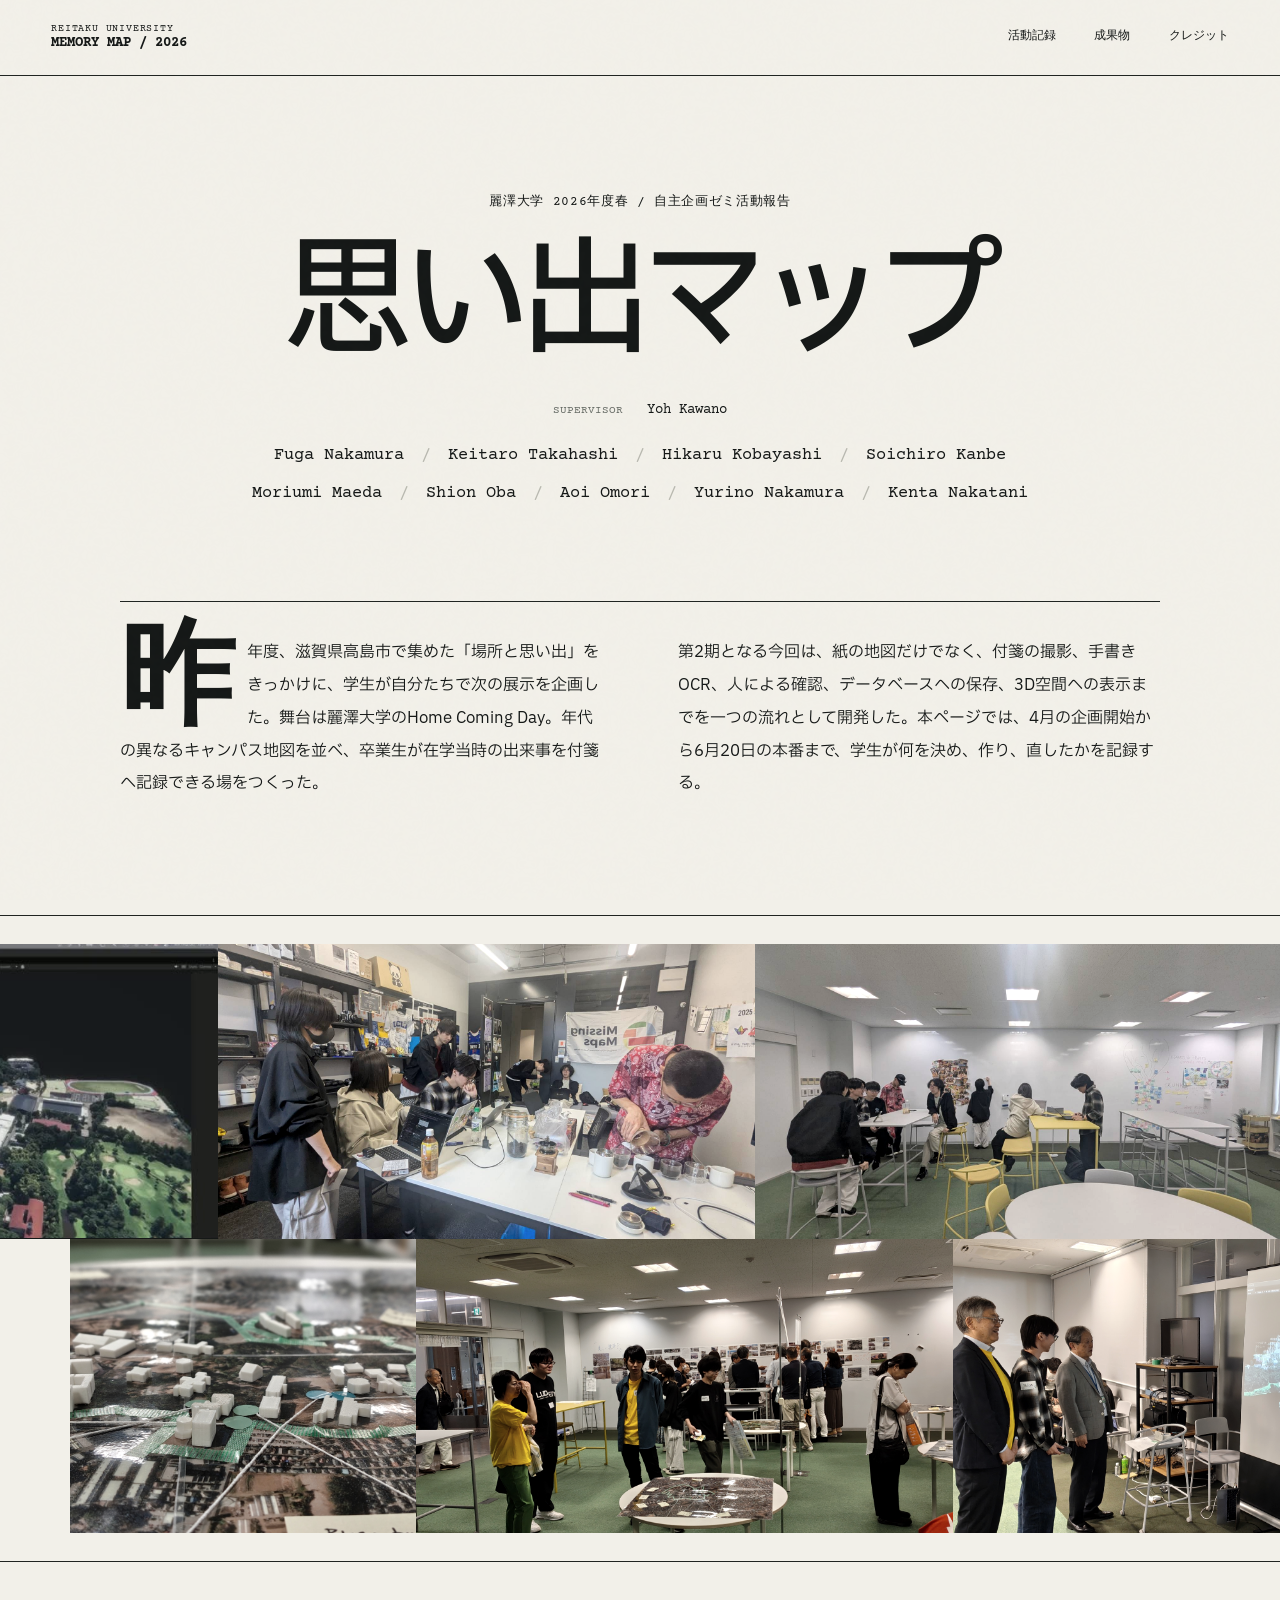
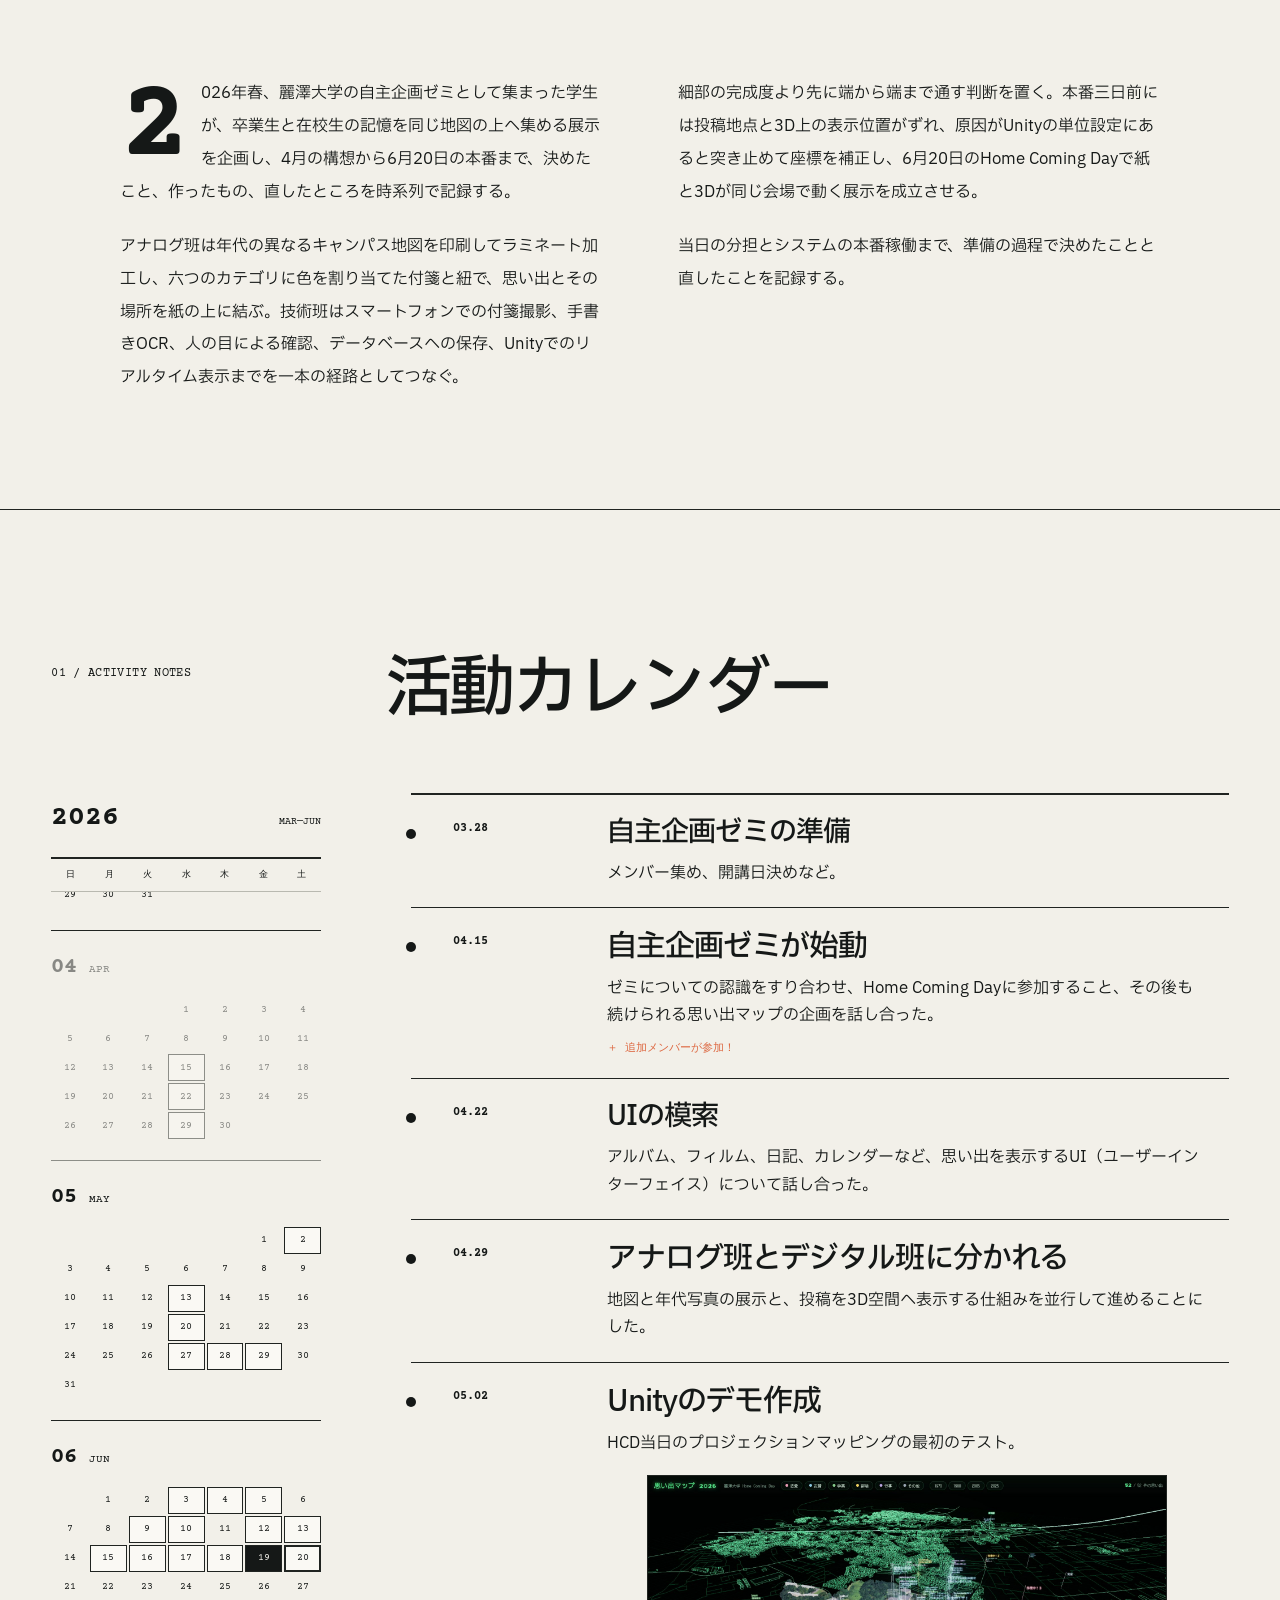
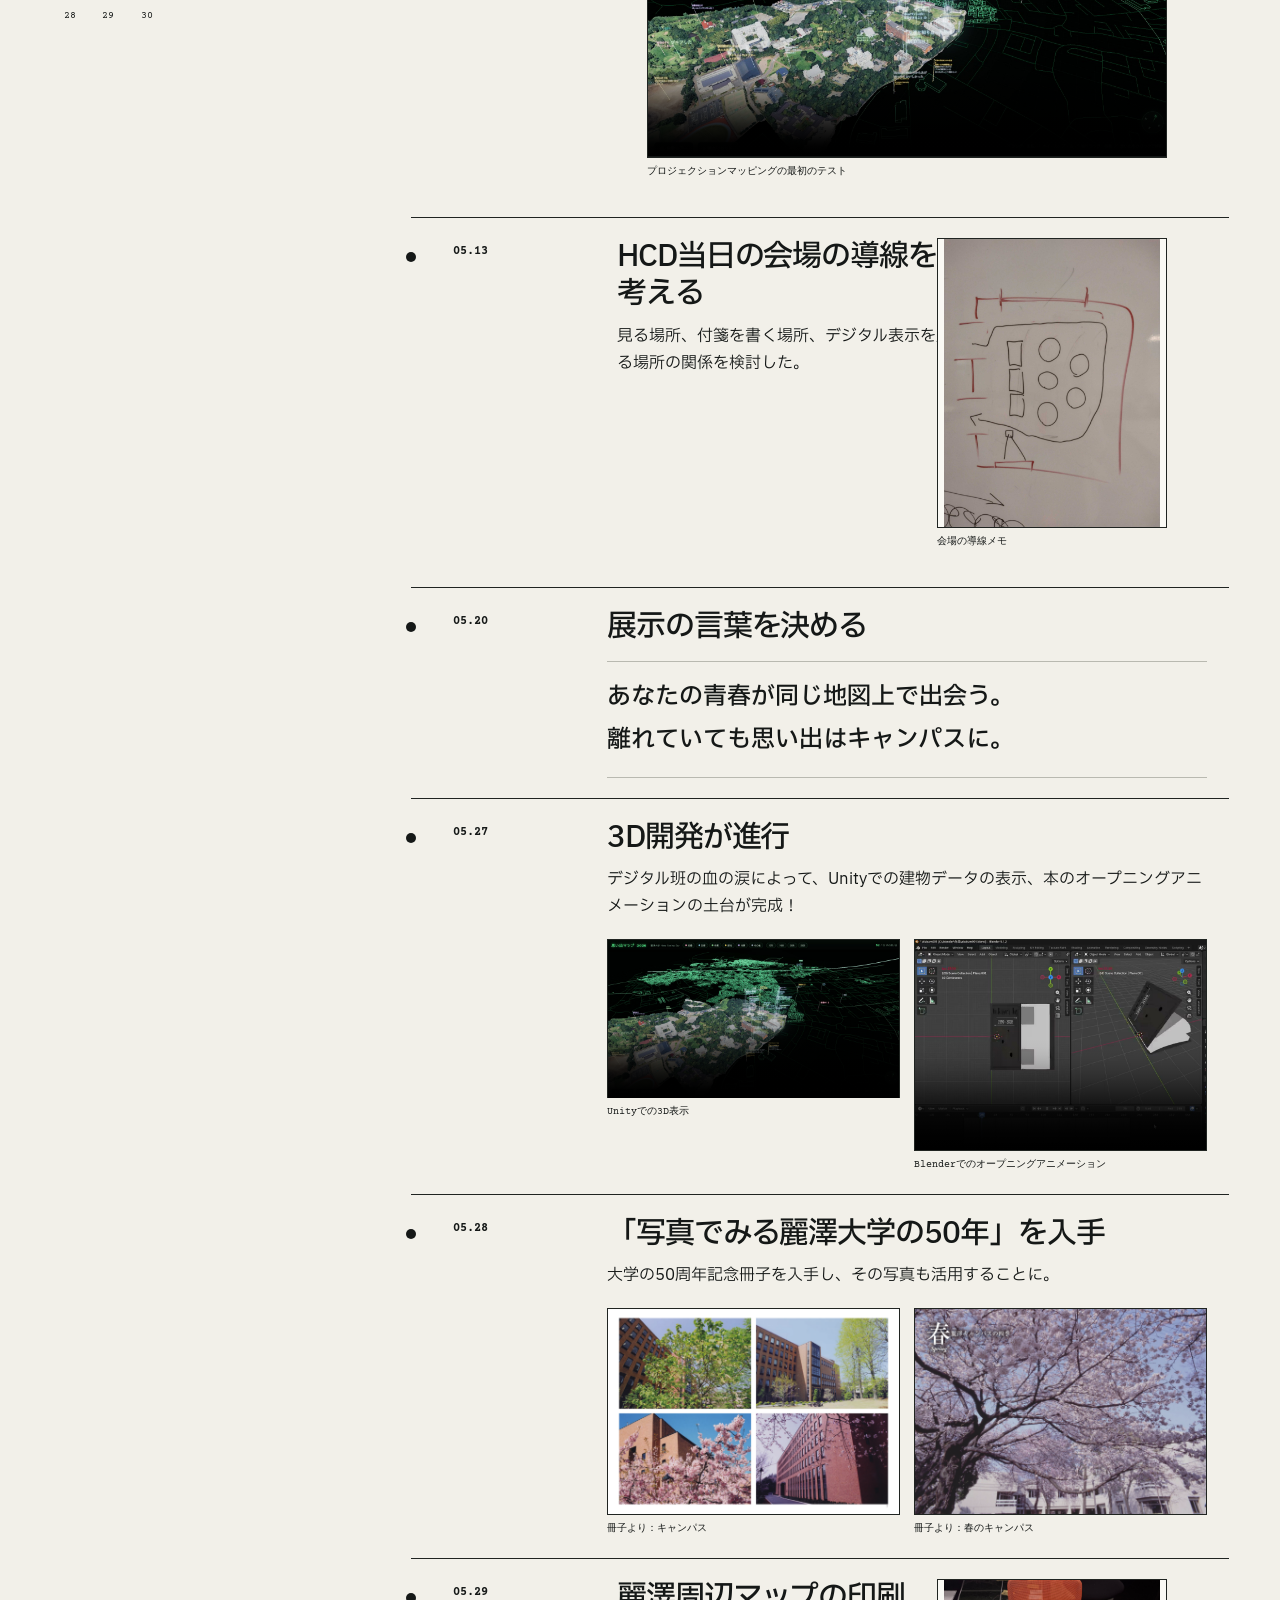
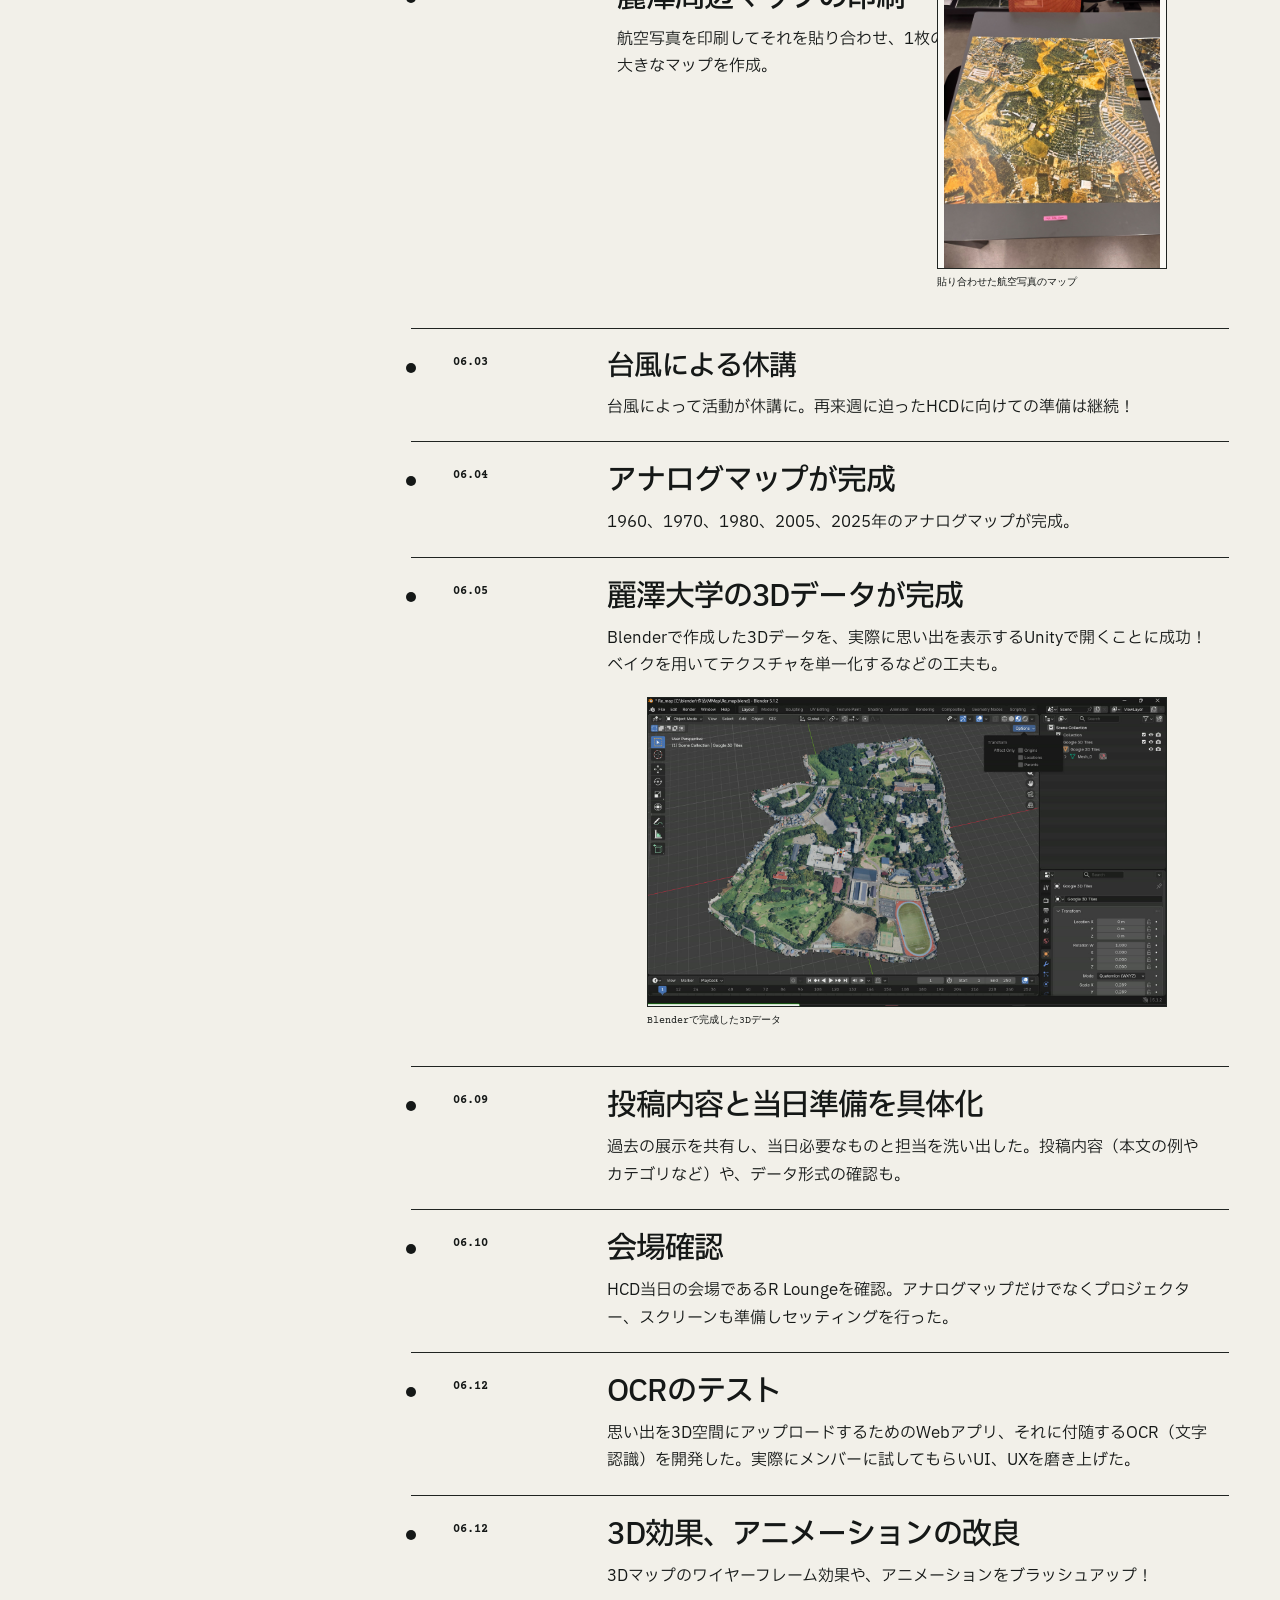
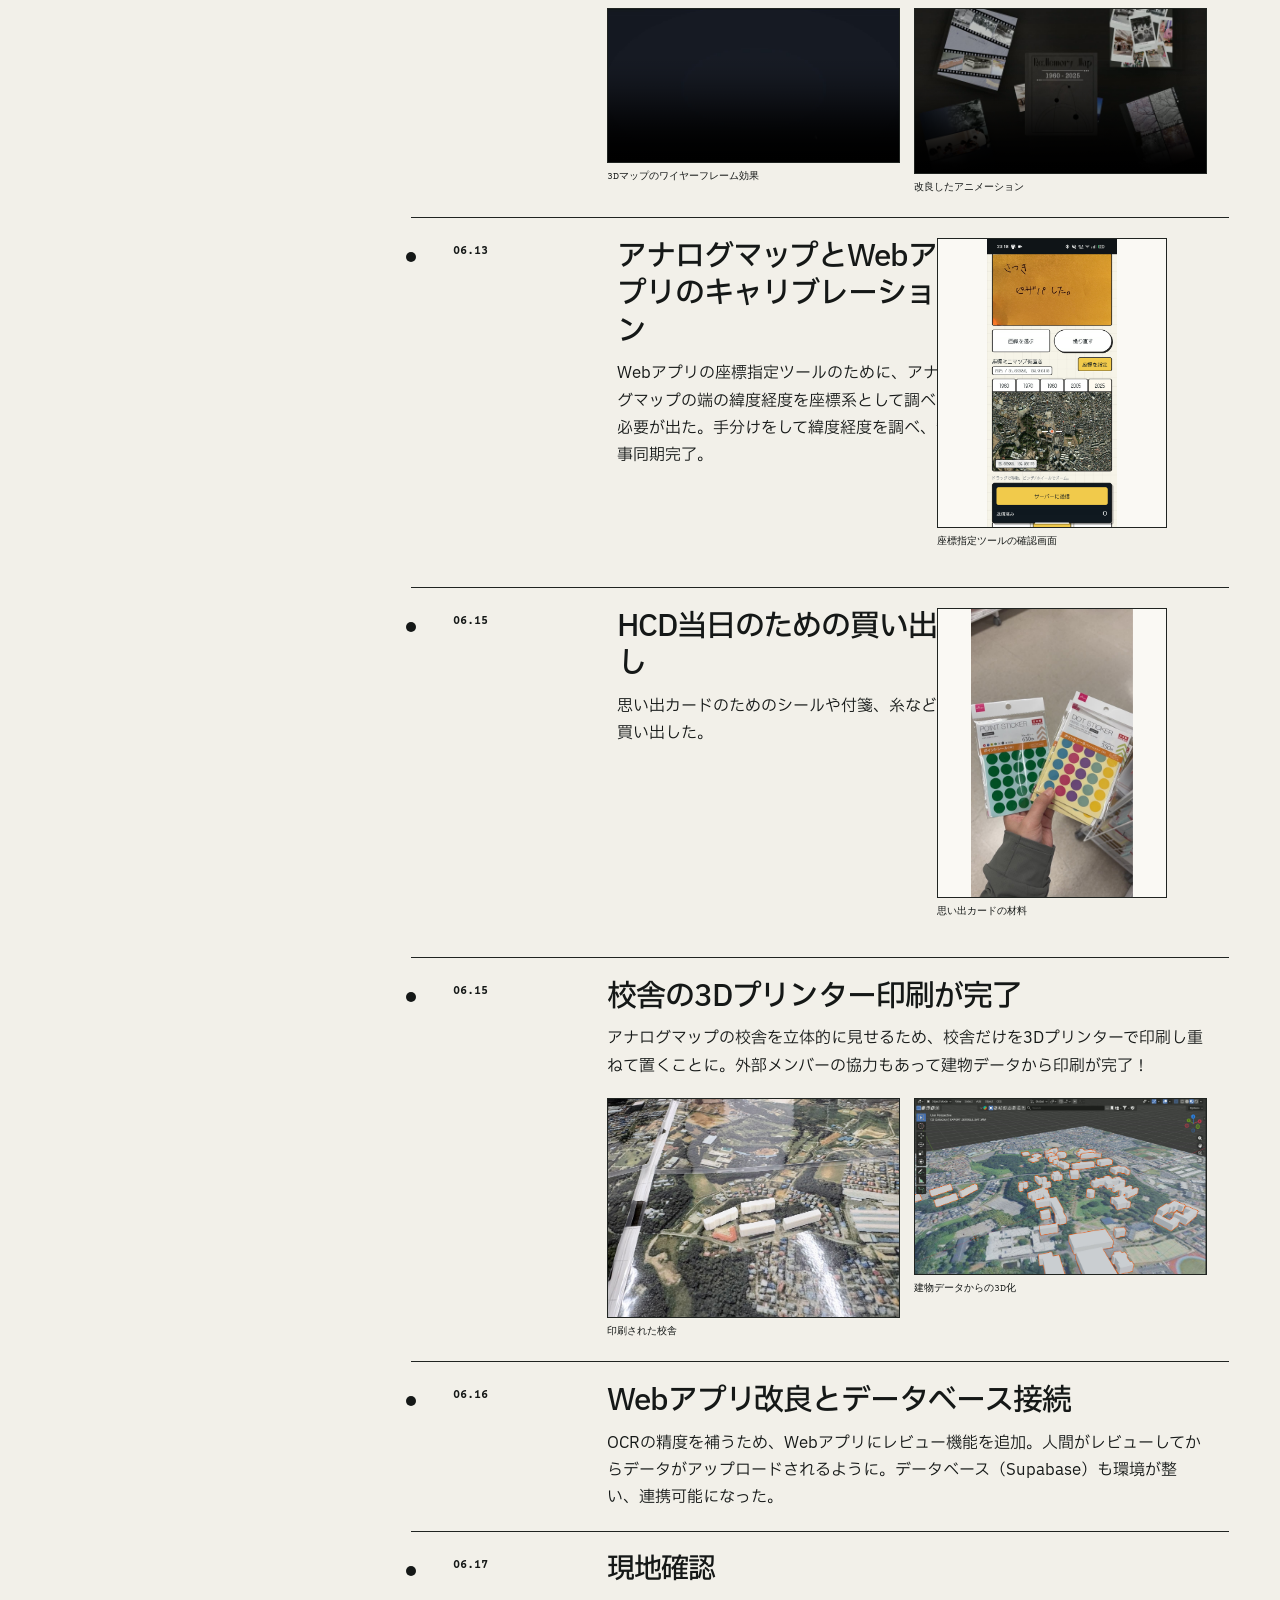
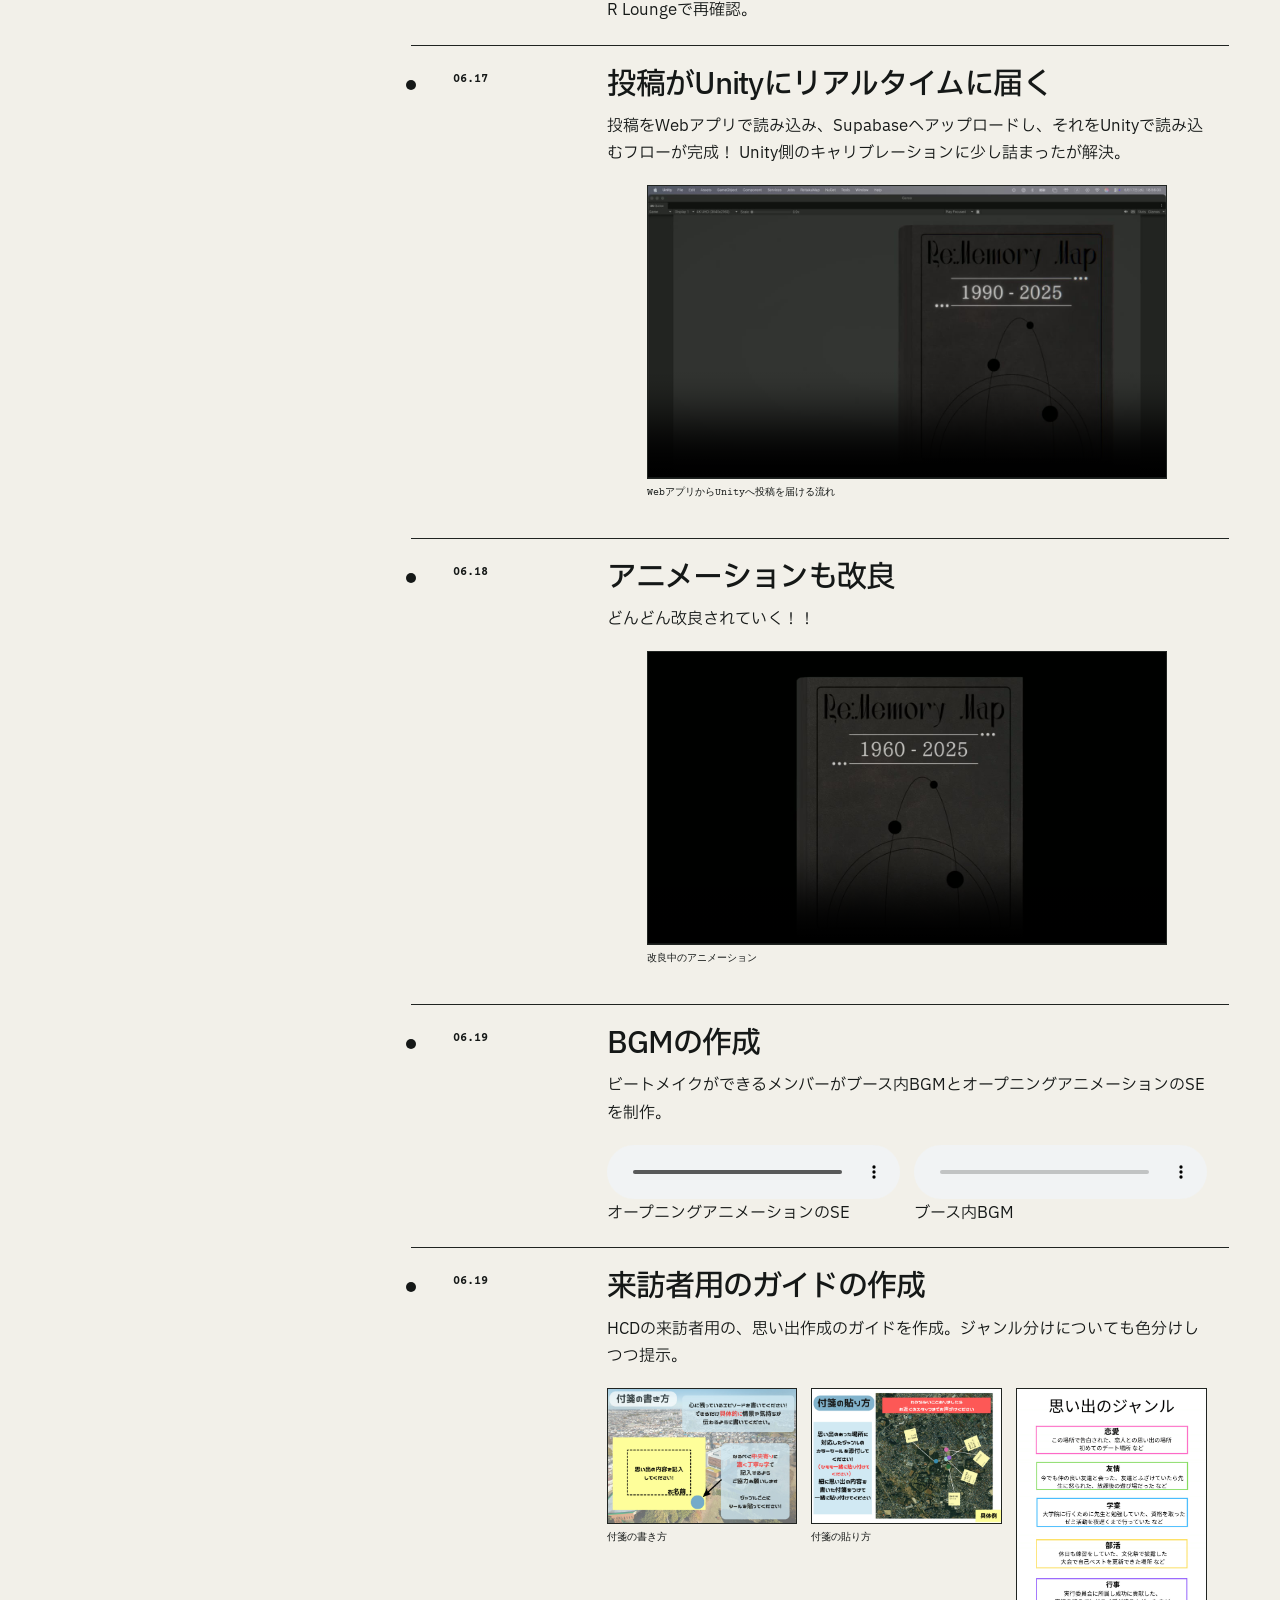
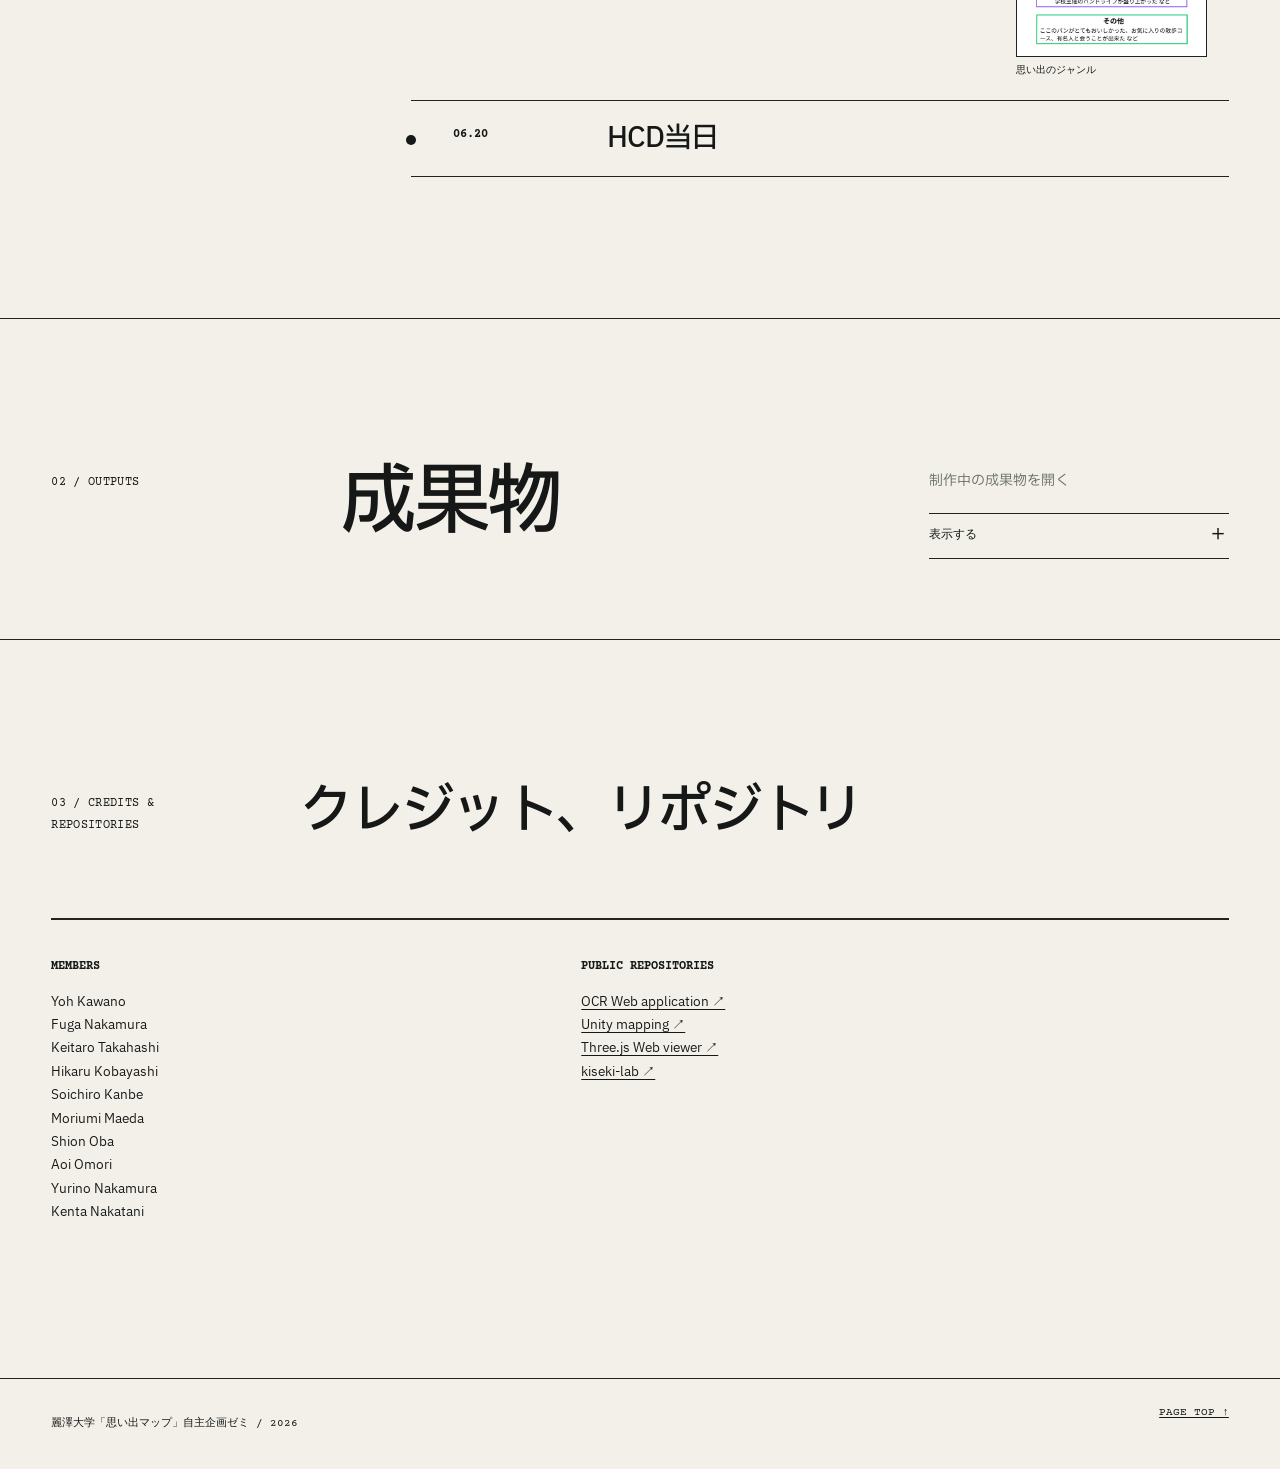
==== index.html @ fa00af69 "chore: publish site from repository root" ====
<!doctype html>
<html lang="ja">
  <head>
    <meta charset="utf-8" />
    <meta name="viewport" content="width=device-width, initial-scale=1" />
    <meta name="theme-color" content="#f2f0e9" />
    <title>思い出マップ自主企画ゼミ｜2026年 活動報告</title>
    <meta name="description" content="麗澤大学「思い出マップ」自主企画ゼミの活動報告。年代別地図、OCR、データ連携、3D表示を組み合わせた2026年春の実践を記録します。" />
    <link rel="preconnect" href="https://fonts.googleapis.com" />
    <link rel="preconnect" href="https://fonts.gstatic.com" crossorigin />
    <link href="https://fonts.googleapis.com/css2?family=Courier+Prime:ital,wght@0,400;0,700;1,400&family=IBM+Plex+Sans+JP:wght@300;400;500;600;700&display=swap" rel="stylesheet" />
    <link rel="stylesheet" href="./styles.css" />
    <script src="./script.js" defer></script>
  </head>
  <body>
    <a class="skip-link" href="#main">本文へ移動</a>

    <header class="site-header">
      <a class="brand" href="#top"><span>REITAKU UNIVERSITY</span><strong>MEMORY MAP / 2026</strong></a>
      <nav aria-label="ページ内ナビゲーション">
        <a href="#timeline">活動記録</a>
        <a href="#outputs">成果物</a>
        <a href="#credits">クレジット</a>
      </nav>
    </header>

    <main id="main">
      <section id="top" class="cover" aria-labelledby="cover-title">
        <p class="eyebrow">麗澤大学 2026年度春 / 自主企画ゼミ活動報告</p>
        <h1 id="cover-title">思い出マップ</h1>
        <p class="supervisor"><span>SUPERVISOR</span> Yoh Kawano</p>
        <p class="members" aria-label="参加メンバー">
          Fuga Nakamura <span>/</span> Keitaro Takahashi <span>/</span> Hikaru Kobayashi <span>/</span> Soichiro Kanbe<br />
          Moriumi Maeda <span>/</span> Shion Oba <span>/</span> Aoi Omori <span>/</span> Yurino Nakamura <span>/</span> Kenta Nakatani
        </p>

        <div class="introduction">
          <p class="drop-cap">昨年度、滋賀県高島市で集めた「場所と思い出」をきっかけに、学生が自分たちで次の展示を企画した。舞台は麗澤大学のHome Coming Day。年代の異なるキャンパス地図を並べ、卒業生が在学当時の出来事を付箋へ記録できる場をつくった。</p>
          <p>第2期となる今回は、紙の地図だけでなく、付箋の撮影、手書きOCR、人による確認、データベースへの保存、3D空間への表示までを一つの流れとして開発した。本ページでは、4月の企画開始から6月20日の本番まで、学生が何を決め、作り、直したかを記録する。</p>
        </div>
      </section>

      <section class="field-notes" aria-label="活動写真">
        <div class="carousel-row carousel-row--development" data-carousel>
          <figure class="wide"><img src="./assets/carousel/1_開発・準備/1778654550315.jpg" alt="開発・準備の記録：思い出マップの開発画面" /></figure>
          <figure class="wide"><img src="./assets/carousel/1_開発・準備/1778654550489.jpg" alt="開発・準備の記録：思い出マップの表示画面" /></figure>
          <figure class="wide"><img src="./assets/carousel/1_開発・準備/image (5).png" alt="開発・準備の記録：システムの画面" /></figure>
          <figure class="wide"><img src="./assets/carousel/1_開発・準備/スクリーンショット 2026-06-05 0.44.31.png" alt="開発・準備の記録：地図表示のスクリーンショット" /></figure>
          <figure class="wide"><img src="./assets/carousel/1_開発・準備/viewer-hero.jpg" alt="開発・準備の記録：麗澤大学の3D地図と投稿を表示したWebビューア" /></figure>
          <figure><img src="./assets/carousel/1_開発・準備/admin-review.png" alt="開発・準備の記録：OCR結果を人が確認する管理画面" /></figure>
          <figure><img src="./assets/carousel/1_開発・準備/capture-form.png" alt="開発・準備の記録：付箋をスマートフォンで撮影する入力画面" /></figure>
          <figure><img src="./assets/carousel/1_開発・準備/IMG_20260616_223334887.jpg" alt="開発・準備の記録：開発中の作業風景" /></figure>
          <figure><img src="./assets/carousel/1_開発・準備/IMG_8695.jpg" alt="開発・準備の記録：地図を使った検討の様子" /></figure>
          <figure class="wide"><video autoplay muted loop playsinline preload="metadata" poster="./assets/carousel/1_開発・準備/パターン-1-ノーマル-poster.jpg" aria-label="開発・準備の記録：3D地図の表示動画"><source src="./assets/carousel/1_開発・準備/パターン-1-ノーマル-web.mp4" type="video/mp4" /></video></figure>
          <figure class="wide"><video autoplay muted loop playsinline preload="metadata" poster="./assets/carousel/1_開発・準備/画面収録-0616-poster.jpg" aria-label="開発・準備の記録：開発画面の収録動画"><source src="./assets/carousel/1_開発・準備/画面収録-0616-web.mp4" type="video/mp4" /></video></figure>
        </div>
        <div class="carousel-row carousel-row--production" data-carousel>
          <figure><img src="./assets/carousel/2_当日/IMG_20260620_121825438.jpg" alt="当日の記録：Home Coming Dayの会場風景" /></figure>
          <figure class="wide"><img src="./assets/carousel/2_当日/IMG_20260620_153904702.jpg" alt="当日の記録：展示会場の様子" /></figure>
          <figure class="wide"><img src="./assets/carousel/2_当日/IMG_20260620_154144588.jpg" alt="当日の記録：展示を体験する様子" /></figure>
          <figure class="wide"><img src="./assets/carousel/2_当日/IMG_3581.jpg" alt="当日の記録：会場での活動風景" /></figure>
          <figure class="wide"><img src="./assets/carousel/2_当日/PXL_20260610_021032908.MP.jpg" alt="当日の記録：展示の準備風景" /></figure>
          <figure class="wide"><img src="./assets/carousel/2_当日/PXL_20260610_023759696.MP.jpg" alt="当日の記録：会場での展示風景" /></figure>
          <figure class="wide"><video autoplay muted loop playsinline preload="metadata" poster="./assets/carousel/2_当日/IMG_3564-poster.jpg" aria-label="当日の記録：会場の動画"><source src="./assets/carousel/2_当日/IMG_3564-web.mp4" type="video/mp4" /></video></figure>
          <figure class="wide"><video autoplay muted loop playsinline preload="metadata" poster="./assets/carousel/2_当日/IMG_3732-poster.jpg" aria-label="当日の記録：展示の動画"><source src="./assets/carousel/2_当日/IMG_3732-web.mp4" type="video/mp4" /></video></figure>
          <figure class="wide"><video autoplay muted loop playsinline preload="metadata" poster="./assets/carousel/2_当日/IMG_8439-poster.jpg" aria-label="当日の記録：会場の動画"><source src="./assets/carousel/2_当日/IMG_8439-web.mp4" type="video/mp4" /></video></figure>
          <figure class="wide"><video autoplay muted loop playsinline preload="metadata" poster="./assets/carousel/2_当日/VID_20260620_164912173-poster.jpg" aria-label="当日の記録：本番の記録動画"><source src="./assets/carousel/2_当日/VID_20260620_164912173-web.mp4" type="video/mp4" /></video></figure>
        </div>
      </section>

      <section class="synopsis" aria-label="活動概要">
        <div class="synopsis-copy">
          <div class="synopsis-col">
            <p class="drop-cap">2026年春、麗澤大学の自主企画ゼミとして集まった学生が、卒業生と在校生の記憶を同じ地図の上へ集める展示を企画し、4月の構想から6月20日の本番まで、決めたこと、作ったもの、直したところを時系列で記録する。</p>
            <p>アナログ班は年代の異なるキャンパス地図を印刷してラミネート加工し、六つのカテゴリに色を割り当てた付箋と紐で、思い出とその場所を紙の上に結ぶ。技術班はスマートフォンでの付箋撮影、手書きOCR、人の目による確認、データベースへの保存、Unityでのリアルタイム表示までを一本の経路としてつなぐ。</p>
          </div>
          <div class="synopsis-col">
            <p>細部の完成度より先に端から端まで通す判断を置く。本番三日前には投稿地点と3D上の表示位置がずれ、原因がUnityの単位設定にあると突き止めて座標を補正し、6月20日のHome Coming Dayで紙と3Dが同じ会場で動く展示を成立させる。</p>
            <p>当日の分担とシステムの本番稼働まで、準備の過程で決めたことと直したことを記録する。</p>
          </div>
        </div>
      </section>

      <section id="timeline" class="timeline-section" aria-labelledby="timeline-title">
        <div class="section-heading timeline-heading">
          <p class="chapter">01 / ACTIVITY NOTES</p>
          <h2 id="timeline-title">活動カレンダー</h2>
        </div>

        <div class="date-rail" aria-label="活動日を選ぶ">
          <span>MAR—JUN</span>
          <button type="button" data-target="entry-0328">03.28</button>
          <button type="button" data-target="entry-0415">04.15</button>
          <button type="button" data-target="entry-0422">04.22</button>
          <button type="button" data-target="entry-0429">04.29</button>
          <button type="button" data-target="entry-0502">05.02</button>
          <button type="button" data-target="entry-0513">05.13</button>
          <button type="button" data-target="entry-0520">05.20</button>
          <button type="button" data-target="entry-0527">05.27</button>
          <button type="button" data-target="entry-0528">05.28</button>
          <button type="button" data-target="entry-0529">05.29</button>
          <button type="button" data-target="entry-made-0603">06.03</button>
          <button type="button" data-target="entry-made-0604">06.04</button>
          <button type="button" data-target="entry-made-0605">06.05</button>
          <button type="button" data-target="entry-made-0609">06.09</button>
          <button type="button" data-target="entry-made-0610">06.10</button>
          <button type="button" data-target="entry-made-0612-ocr">06.12</button>
          <button type="button" data-target="entry-made-0613">06.13</button>
          <button type="button" data-target="entry-made-0615-shopping">06.15</button>
          <button type="button" data-target="entry-made-0616">06.16</button>
          <button type="button" data-target="entry-made-0617-site">06.17</button>
          <button type="button" data-target="entry-made-0618">06.18</button>
          <button type="button" data-target="entry-made-0619-bgm">06.19</button>
          <button type="button" data-target="entry-made-0620">06.20</button>
        </div>

        <div class="timeline-layout">
          <div class="timeline-list timeline-list--madebymoriumi">
            <article id="entry-0328" class="timeline-entry compact" data-date="03.28"><p class="entry-meta"><time datetime="2026-03-28">03.28</time></p><h3>自主企画ゼミの準備</h3><p>メンバー集め、開講日決めなど。</p></article>
            <article id="entry-0415" class="timeline-entry" data-date="04.15"><p class="entry-meta"><time datetime="2026-04-15">04.15</time></p><h3>自主企画ゼミが始動</h3><p>ゼミについての認識をすり合わせ、Home Coming Dayに参加すること、その後も続けられる思い出マップの企画を話し合った。</p><p class="entry-note">＋ 追加メンバーが参加！</p></article>
            <article id="entry-0422" class="timeline-entry compact" data-date="04.22"><p class="entry-meta"><time datetime="2026-04-22">04.22</time></p><h3>UIの模索</h3><p>アルバム、フィルム、日記、カレンダーなど、思い出を表示するUI（ユーザーインターフェイス）について話し合った。</p></article>
            <article id="entry-0429" class="timeline-entry" data-date="04.29"><p class="entry-meta"><time datetime="2026-04-29">04.29</time></p><h3>アナログ班とデジタル班に分かれる</h3><p>地図と年代写真の展示と、投稿を3D空間へ表示する仕組みを並行して進めることにした。</p></article>
            <article id="entry-0502" class="timeline-entry media-entry" data-date="05.02"><p class="entry-meta"><time datetime="2026-05-02">05.02</time></p><h3>Unityのデモ作成</h3><p>HCD当日のプロジェクションマッピングの最初のテスト。</p><figure class="entry-media"><video controls playsinline preload="metadata" poster="./assets/viewer-hero.jpg"><source src="./assets/timeline/0502-unity-demo.mp4" type="video/mp4" />お使いのブラウザは動画再生に対応していません。</video><figcaption>プロジェクションマッピングの最初のテスト</figcaption></figure></article>
            <article id="entry-0513" class="timeline-entry media-entry media-entry--portrait" data-date="05.13"><p class="entry-meta"><time datetime="2026-05-13">05.13</time></p><h3>HCD当日の会場の導線を考える</h3><p>見る場所、付箋を書く場所、デジタル表示を見る場所の関係を検討した。</p><figure class="entry-media"><img src="./assets/timeline/0513-flow.jpg" alt="会場の見る場所、付箋を書く場所、デジタル表示を見る場所を手書きで検討した図" loading="lazy" /><figcaption>会場の導線メモ</figcaption></figure></article>
            <article id="entry-0520" class="timeline-entry decision" data-date="05.20"><p class="entry-meta"><time datetime="2026-05-20">05.20</time></p><h3>展示の言葉を決める</h3><blockquote>あなたの青春が同じ地図上で出会う。<br />離れていても思い出はキャンパスに。</blockquote></article>
            <article id="entry-0527" class="timeline-entry media-entry" data-date="05.27"><p class="entry-meta"><time datetime="2026-05-27">05.27</time></p><h3>3D開発が進行</h3><p>デジタル班の血の涙によって、Unityでの建物データの表示、本のオープニングアニメーションの土台が完成！</p><div class="entry-media pair"><figure><video controls playsinline preload="metadata" poster="./assets/viewer-hero.jpg"><source src="./assets/timeline/0527-unity.mp4" type="video/mp4" /></video><figcaption>Unityでの3D表示</figcaption></figure><figure><video controls playsinline preload="metadata" poster="./assets/timeline/0527-blender-first-frame.jpg"><source src="./assets/timeline/0527-blender.mp4" type="video/mp4" /></video><figcaption>Blenderでのオープニングアニメーション</figcaption></figure></div></article>
            <article id="entry-0528" class="timeline-entry media-entry" data-date="05.28"><p class="entry-meta"><time datetime="2026-05-28">05.28</time></p><h3>「写真でみる麗澤大学の50年」を入手</h3><p>大学の50周年記念冊子を入手し、その写真も活用することに。</p><div class="entry-media pair"><figure><img src="./assets/timeline/0528-book-campus.jpg" alt="麗澤大学のキャンパス写真が並ぶ50周年記念冊子" loading="lazy" /><figcaption>冊子より：キャンパス</figcaption></figure><figure><img src="./assets/timeline/0528-book-spring.jpg" alt="桜の写真が掲載された麗澤大学の50周年記念冊子" loading="lazy" /><figcaption>冊子より：春のキャンパス</figcaption></figure></div></article>
            <article id="entry-0529" class="timeline-entry media-entry media-entry--portrait" data-date="05.29"><p class="entry-meta"><time datetime="2026-05-29">05.29</time></p><h3>麗澤周辺マップの印刷</h3><p>航空写真を印刷してそれを貼り合わせ、1枚の大きなマップを作成。</p><figure class="entry-media"><img src="./assets/timeline/0529-map.jpg" alt="印刷した航空写真を貼り合わせた大きな麗澤周辺マップ" loading="lazy" /><figcaption>貼り合わせた航空写真のマップ</figcaption></figure></article>
            <article id="entry-made-0603" class="timeline-entry compact" data-date="06.03"><p class="entry-meta"><time datetime="2026-06-03">06.03</time></p><h3>台風による休講</h3><p>台風によって活動が休講に。再来週に迫ったHCDに向けての準備は継続！</p></article>
            <article id="entry-made-0604" class="timeline-entry" data-date="06.04"><p class="entry-meta"><time datetime="2026-06-04">06.04</time></p><h3>アナログマップが完成</h3><p>1960、1970、1980、2005、2025年のアナログマップが完成。</p></article>
            <article id="entry-made-0605" class="timeline-entry media-entry" data-date="06.05"><p class="entry-meta"><time datetime="2026-06-05">06.05</time></p><h3>麗澤大学の3Dデータが完成</h3><p>Blenderで作成した3Dデータを、実際に思い出を表示するUnityで開くことに成功！ ベイクを用いてテクスチャを単一化するなどの工夫も。</p><figure class="entry-media"><img src="./assets/timeline/0605-3d-data.jpg" alt="Blenderで表示した麗澤大学の3Dデータ" loading="lazy" /><figcaption>Blenderで完成した3Dデータ</figcaption></figure></article>
            <article id="entry-made-0609" class="timeline-entry" data-date="06.09"><p class="entry-meta"><time datetime="2026-06-09">06.09</time></p><h3>投稿内容と当日準備を具体化</h3><p>過去の展示を共有し、当日必要なものと担当を洗い出した。投稿内容（本文の例やカテゴリなど）や、データ形式の確認も。</p></article>
            <article id="entry-made-0610" class="timeline-entry" data-date="06.10"><p class="entry-meta"><time datetime="2026-06-10">06.10</time></p><h3>会場確認</h3><p>HCD当日の会場であるR Loungeを確認。アナログマップだけでなくプロジェクター、スクリーンも準備しセッティングを行った。</p></article>
            <article id="entry-made-0612-ocr" class="timeline-entry" data-date="06.12"><p class="entry-meta"><time datetime="2026-06-12">06.12</time></p><h3>OCRのテスト</h3><p>思い出を3D空間にアップロードするためのWebアプリ、それに付随するOCR（文字認識）を開発した。実際にメンバーに試してもらいUI、UXを磨き上げた。</p></article>
            <article id="entry-made-0612-3d" class="timeline-entry media-entry" data-date="06.12"><p class="entry-meta"><time datetime="2026-06-12">06.12</time></p><h3>3D効果、アニメーションの改良</h3><p>3Dマップのワイヤーフレーム効果や、アニメーションをブラッシュアップ！</p><div class="entry-media pair"><figure><video controls playsinline preload="metadata" poster="./assets/timeline/0612-wireframe-poster.jpg"><source src="./assets/timeline/0612-wireframe.mp4" type="video/mp4" /></video><figcaption>3Dマップのワイヤーフレーム効果</figcaption></figure><figure><video controls playsinline preload="metadata" poster="./assets/timeline/0612-animation-poster.jpg"><source src="./assets/timeline/0612-animation.mp4" type="video/mp4" /></video><figcaption>改良したアニメーション</figcaption></figure></div></article>
            <article id="entry-made-0613" class="timeline-entry media-entry media-entry--portrait" data-date="06.13"><p class="entry-meta"><time datetime="2026-06-13">06.13</time></p><h3>アナログマップとWebアプリのキャリブレーション</h3><p>Webアプリの座標指定ツールのために、アナログマップの端の緯度経度を座標系として調べる必要が出た。手分けをして緯度経度を調べ、無事同期完了。</p><figure class="entry-media"><img src="./assets/timeline/0613-calibration.jpg" alt="アナログマップとWebアプリの座標を合わせる画面" loading="lazy" /><figcaption>座標指定ツールの確認画面</figcaption></figure></article>
            <article id="entry-made-0615-shopping" class="timeline-entry media-entry media-entry--portrait" data-date="06.15"><p class="entry-meta"><time datetime="2026-06-15">06.15</time></p><h3>HCD当日のための買い出し</h3><p>思い出カードのためのシールや付箋、糸などを買い出した。</p><figure class="entry-media"><img src="./assets/timeline/0615-shopping.jpg" alt="思い出カードに使うシールや付箋" loading="lazy" /><figcaption>思い出カードの材料</figcaption></figure></article>
            <article id="entry-made-0615-print" class="timeline-entry media-entry" data-date="06.15"><p class="entry-meta"><time datetime="2026-06-15">06.15</time></p><h3>校舎の3Dプリンター印刷が完了</h3><p>アナログマップの校舎を立体的に見せるため、校舎だけを3Dプリンターで印刷し重ねて置くことに。外部メンバーの協力もあって建物データから印刷が完了！</p><div class="entry-media pair"><figure><img src="./assets/timeline/0615-3d-print.jpg" alt="3Dプリンターで印刷した校舎" loading="lazy" /><figcaption>印刷された校舎</figcaption></figure><figure><img src="./assets/timeline/0615-3d-campus.jpg" alt="校舎を3D化したBlenderの画面" loading="lazy" /><figcaption>建物データからの3D化</figcaption></figure></div></article>
            <article id="entry-made-0616" class="timeline-entry" data-date="06.16"><p class="entry-meta"><time datetime="2026-06-16">06.16</time></p><h3>Webアプリ改良とデータベース接続</h3><p>OCRの精度を補うため、Webアプリにレビュー機能を追加。人間がレビューしてからデータがアップロードされるように。データベース（Supabase）も環境が整い、連携可能になった。</p></article>
            <article id="entry-made-0617-site" class="timeline-entry compact" data-date="06.17"><p class="entry-meta"><time datetime="2026-06-17">06.17</time></p><h3>現地確認</h3><p>R Loungeで再確認。</p></article>
            <article id="entry-made-0617-realtime" class="timeline-entry media-entry" data-date="06.17"><p class="entry-meta"><time datetime="2026-06-17">06.17</time></p><h3>投稿がUnityにリアルタイムに届く</h3><p>投稿をWebアプリで読み込み、Supabaseへアップロードし、それをUnityで読み込むフローが完成！ Unity側のキャリブレーションに少し詰まったが解決。</p><figure class="entry-media"><video controls playsinline preload="metadata" poster="./assets/timeline/0617-realtime-poster.jpg"><source src="./assets/timeline/0617-realtime.mp4" type="video/mp4" /></video><figcaption>WebアプリからUnityへ投稿を届ける流れ</figcaption></figure></article>
            <article id="entry-made-0618" class="timeline-entry media-entry" data-date="06.18"><p class="entry-meta"><time datetime="2026-06-18">06.18</time></p><h3>アニメーションも改良</h3><p>どんどん改良されていく！！</p><figure class="entry-media"><video controls playsinline preload="metadata" poster="./assets/timeline/0618-animation-poster.jpg"><source src="./assets/timeline/0618-animation.mp4" type="video/mp4" /></video><figcaption>改良中のアニメーション</figcaption></figure></article>
            <article id="entry-made-0619-bgm" class="timeline-entry media-entry" data-date="06.19"><p class="entry-meta"><time datetime="2026-06-19">06.19</time></p><h3>BGMの作成</h3><p>ビートメイクができるメンバーがブース内BGMとオープニングアニメーションのSEを制作。</p><div class="entry-audio pair"><figure><audio controls preload="metadata"><source src="./assets/timeline/0619-bgm-short.mp3" type="audio/mpeg" /></audio><figcaption>オープニングアニメーションのSE</figcaption></figure><figure><audio controls preload="metadata"><source src="./assets/timeline/0619-bgm-campanella.mp3" type="audio/mpeg" /></audio><figcaption>ブース内BGM</figcaption></figure></div></article>
            <article id="entry-made-0619-guide" class="timeline-entry media-entry" data-date="06.19"><p class="entry-meta"><time datetime="2026-06-19">06.19</time></p><h3>来訪者用のガイドの作成</h3><p>HCDの来訪者用の、思い出作成のガイドを作成。ジャンル分けについても色分けしつつ提示。</p><div class="entry-media triple"><figure><img src="./assets/timeline/0619-guide-writing.jpg" alt="思い出カードの付箋の書き方ガイド" loading="lazy" /><figcaption>付箋の書き方</figcaption></figure><figure><img src="./assets/timeline/0619-guide-sticking.jpg" alt="思い出カードの付箋の貼り方ガイド" loading="lazy" /><figcaption>付箋の貼り方</figcaption></figure><figure><img src="./assets/timeline/0619-genres.jpg" alt="思い出のジャンルを色分けしたガイド" loading="lazy" /><figcaption>思い出のジャンル</figcaption></figure></div></article>
            <article id="entry-made-0620" class="timeline-entry compact" data-date="06.20"><p class="entry-meta"><time datetime="2026-06-20">06.20</time></p><h3>HCD当日</h3></article>
          </div>

          <aside class="calendar-panel" aria-label="2026年3月から6月の活動カレンダー">
            <div class="calendar-head"><span>2026</span><small>MAR—JUN</small></div>
            <div class="calendar-weekdays" aria-hidden="true"><span>日</span><span>月</span><span>火</span><span>水</span><span>木</span><span>金</span><span>土</span></div>
            <div class="calendar-months">
              <section class="mini-month" data-month="3" aria-label="2026年3月"><h3><span>03</span> MAR</h3><div class="days"><span>1</span><span>2</span><span>3</span><span>4</span><span>5</span><span>6</span><span>7</span><span>8</span><span>9</span><span>10</span><span>11</span><span>12</span><span>13</span><span>14</span><span>15</span><span>16</span><span>17</span><span>18</span><span>19</span><span>20</span><span>21</span><span>22</span><span>23</span><span>24</span><span>25</span><span>26</span><span>27</span><button data-target="entry-0328">28</button><span>29</span><span>30</span><span>31</span></div></section>
              <section class="mini-month" data-month="4" aria-label="2026年4月"><h3><span>04</span> APR</h3><div class="days"><i></i><i></i><i></i><span>1</span><span>2</span><span>3</span><span>4</span><span>5</span><span>6</span><span>7</span><span>8</span><span>9</span><span>10</span><span>11</span><span>12</span><span>13</span><span>14</span><button data-target="entry-0415">15</button><span>16</span><span>17</span><span>18</span><span>19</span><span>20</span><span>21</span><button data-target="entry-0422">22</button><span>23</span><span>24</span><span>25</span><span>26</span><span>27</span><span>28</span><button data-target="entry-0429">29</button><span>30</span></div></section>
              <section class="mini-month" data-month="5" aria-label="2026年5月"><h3><span>05</span> MAY</h3><div class="days"><i></i><i></i><i></i><i></i><i></i><span>1</span><button data-target="entry-0502">2</button><span>3</span><span>4</span><span>5</span><span>6</span><span>7</span><span>8</span><span>9</span><span>10</span><span>11</span><span>12</span><button data-target="entry-0513">13</button><span>14</span><span>15</span><span>16</span><span>17</span><span>18</span><span>19</span><button data-target="entry-0520">20</button><span>21</span><span>22</span><span>23</span><span>24</span><span>25</span><span>26</span><button data-target="entry-0527">27</button><button data-target="entry-0528">28</button><button data-target="entry-0529">29</button><span>30</span><span>31</span></div></section>
              <section class="mini-month" data-month="6" aria-label="2026年6月"><h3><span>06</span> JUN</h3><div class="days"><i></i><span>1</span><span>2</span><button data-target="entry-made-0603">3</button><button data-target="entry-made-0604">4</button><button data-target="entry-made-0605">5</button><span>6</span><span>7</span><span>8</span><button data-target="entry-made-0609">9</button><button data-target="entry-made-0610">10</button><span>11</span><button data-target="entry-made-0612-ocr">12</button><button data-target="entry-made-0613">13</button><span>14</span><button data-target="entry-made-0615-shopping">15</button><button data-target="entry-made-0616">16</button><button data-target="entry-made-0617-site">17</button><button data-target="entry-made-0618">18</button><button data-target="entry-made-0619-bgm">19</button><button class="event-day" data-target="entry-made-0620">20</button><span>21</span><span>22</span><span>23</span><span>24</span><span>25</span><span>26</span><span>27</span><span>28</span><span>29</span><span>30</span></div></section>
            </div>
          </aside>

          <svg class="timeline-connector" aria-hidden="true"><path></path></svg>

        </div>
      </section>

      <section id="outputs" class="outputs" aria-labelledby="outputs-title">
        <div class="section-heading outputs-heading"><p class="chapter">02 / OUTPUTS</p><h2 id="outputs-title">成果物</h2><div class="outputs-heading-control"><p>制作中の成果物を開く</p><button class="outputs-toggle" type="button" aria-expanded="false" aria-controls="outputs-panel"><span>表示する</span><span aria-hidden="true">＋</span></button></div></div>

        <div id="outputs-panel" class="outputs-panel" hidden>
          <article class="output output--analog"><div class="output-number">01</div><div class="output-copy"><p class="output-label">EXPERIENCE / ANALOG</p><h3>年代別地図を、会話の入口にする</h3><p>卒業生が在学した年代を選べるよう、複数年代のキャンパス地図を制作した。付箋のカテゴリと場所を対応させ、紙そのものを思い出の収集装置として設計した。</p><dl><div><dt>制作</dt><dd>年代別地図、歴史写真、付箋、カテゴリ表示</dd></div><div><dt>課題</dt><dd>古地図の背景や参加方法を、立ち止まった人へ短く説明すること</dd></div></dl></div><figure><img src="./assets/hcd-scene-04.jpg" alt="年代別地図を配置した展示会場" /></figure></article>

        <article class="output output--ocr"><div class="output-number">02</div><div class="output-copy"><p class="output-label">NEXT.JS / YOMITOKU</p><h3>手書き付箋を、スマートフォンで記録する</h3><p>Next.jsで撮影用Webアプリを制作し、付箋画像、カテゴリ、地図上の位置をSupabaseへ送信した。ローカルのOCR処理はCloudflare Tunnel経由で会場のスマートフォンへ配信した。</p><dl><div><dt>担当</dt><dd>Maeda Moriumi</dd></div><div><dt>工夫</dt><dd>縦長UI、画像上での座標指定、公開前レビュー</dd></div></dl></div><figure class="phone-shot"><img src="./assets/capture-form.png" alt="スマートフォン向けの付箋撮影画面" /></figure></article>

        <article class="output output--data"><div class="output-number">03</div><div class="output-copy"><p class="output-label">SUPABASE / DATABASE</p><h3>保存と更新を、一つの基盤へ集める</h3><p>思い出の本文、カテゴリ、緯度経度、画像の参照先をSupabaseで管理した。新しい投稿を再読み込みなしでUnityへ届けるリアルタイム通信にも利用した。</p><dl><div><dt>担当</dt><dd>Takahashi Keitaro</dd></div><div><dt>役割</dt><dd>データ保存、画像参照、リアルタイム更新</dd></div></dl></div><div class="data-schema" role="img" aria-label="付箋からデータベースを経て3D表示へ届く流れ"><span>NOTE</span><b>→</b><span>REVIEW</span><b>→</b><span>DATABASE</span><b>→</b><span>3D</span></div></article>

        <article class="output output--unity"><div class="output-number">04</div><div class="output-copy"><p class="output-label">UNITY / BLENDER</p><h3>投稿を、麗澤大学の3D空間へ置く</h3><p>Unityで投稿をリアルタイムに描画し、Shader Graphで思い出が浮かび上がる表現を作った。Blenderではキャンパスモデル、ワイヤーフレーム地図、開く本や紙のアニメーションを制作した。</p><dl><div><dt>担当</dt><dd>Oba Shion / Nakamura Yurino</dd></div><div><dt>工夫</dt><dd>座標変換、描画負荷、物理演算、マテリアルと光</dd></div></dl></div><figure><img src="./assets/hcd-scene-03.jpg" alt="スクリーンに投影されたUnityの3D表示" /></figure></article>

          <article class="output output--web"><div class="output-number">05</div><div class="output-copy"><p class="output-label">THREE.JS / WEB VIEWER</p><h3>展示の外からも、3D地図を開けるようにする</h3><p>Unityで検証した位置や構成を参照し、Three.jsでブラウザ版を試作した。PCとスマートフォンから地図と投稿位置を確認できる。</p><p class="output-links"><a href="https://2026-hcd-memory-map-web.vercel.app/" target="_blank" rel="noreferrer">Webビューアを開く ↗</a><a href="https://github.com/novelsavage/2026HCD-memory-map-web" target="_blank" rel="noreferrer">GitHub ↗</a></p></div><figure><img src="./assets/viewer-hero.jpg" alt="Three.js版の思い出マップWebビューア" /></figure></article>
        </div>
      </section>

      <section id="credits" class="credits" aria-labelledby="credits-title">
        <div class="section-heading compact-heading"><p class="chapter">03 / CREDITS &amp; REPOSITORIES</p><h2 id="credits-title">クレジット、リポジトリ</h2></div>
        <div class="credits-grid"><div><h3>MEMBERS</h3><p>Yoh Kawano<br />Fuga Nakamura<br />Keitaro Takahashi<br />Hikaru Kobayashi<br />Soichiro Kanbe<br />Moriumi Maeda<br />Shion Oba<br />Aoi Omori<br />Yurino Nakamura<br />Kenta Nakatani</p></div><div><h3>PUBLIC REPOSITORIES</h3><p><a href="https://github.com/novelsavage/2026HCD-memory-map-ocr" target="_blank" rel="noreferrer">OCR Web application ↗</a><br /><a href="https://github.com/ObaShion/hcd-mapping-v2" target="_blank" rel="noreferrer">Unity mapping ↗</a><br /><a href="https://github.com/novelsavage/2026HCD-memory-map-web" target="_blank" rel="noreferrer">Three.js Web viewer ↗</a><br /><a href="https://github.com/kiseki-lab" target="_blank" rel="noreferrer">kiseki-lab ↗</a></p></div></div>
      </section>
    </main>

    <footer class="site-footer"><p>麗澤大学「思い出マップ」自主企画ゼミ / 2026</p><a href="#top">PAGE TOP ↑</a></footer>
  </body>
</html>
---- styles.css ----
:root {
  --paper: #f2f0e9;
  --paper-bright: #faf9f4;
  --ink: #151817;
  --muted: #646963;
  --line: #202421;
  --line-soft: #b9b9b0;
  --achievement: #f0c940;
  --struggle: #dd6740;
  --content: 1280px;
  --gutter: clamp(20px, 4vw, 64px);
  --sans: "IBM Plex Sans JP", "Yu Gothic", sans-serif;
  --mono: "Courier Prime", "Courier New", monospace;
}

* { box-sizing: border-box; }
html { scroll-behavior: smooth; }
body { margin: 0; background: var(--paper); color: var(--ink); font-family: var(--sans); font-size: 16px; line-height: 1.8; }
body::before { content: ""; position: fixed; inset: 0; pointer-events: none; opacity: .2; background-image: url("data:image/svg+xml,%3Csvg viewBox='0 0 120 120' xmlns='http://www.w3.org/2000/svg'%3E%3Cfilter id='n'%3E%3CfeTurbulence type='fractalNoise' baseFrequency='.82' numOctaves='2' stitchTiles='stitch'/%3E%3C/filter%3E%3Crect width='100%25' height='100%25' filter='url(%23n)' opacity='.08'/%3E%3C/svg%3E"); z-index: 100; }
img { display: block; width: 100%; }
a { color: inherit; text-underline-offset: .2em; }
button { color: inherit; font: inherit; }
button:focus-visible, a:focus-visible { outline: 3px solid var(--struggle); outline-offset: 4px; }
.skip-link { position: fixed; top: 8px; left: 8px; z-index: 1000; padding: 8px 12px; background: var(--ink); color: white; transform: translateY(-160%); }
.skip-link:focus { transform: translateY(0); }

.site-header { position: relative; z-index: 5; min-height: 76px; padding: 18px var(--gutter); border-bottom: 1px solid var(--line); display: flex; align-items: center; justify-content: space-between; gap: 28px; font-family: var(--mono); background: var(--paper); }
.brand { text-decoration: none; line-height: 1.2; }
.brand span, .brand strong { display: block; }
.brand span { font-size: 10px; letter-spacing: .08em; }
.brand strong { font-size: 14px; }
.site-header nav { display: flex; gap: clamp(14px, 3vw, 42px); font-size: 12px; text-transform: uppercase; }
.site-header nav a { text-decoration: none; border-bottom: 1px solid transparent; }
.site-header nav a:hover { border-color: currentColor; }

.cover { min-height: calc(100svh - 76px); padding: clamp(60px, 9vw, 130px) var(--gutter) clamp(70px, 9vw, 120px); display: grid; grid-template-columns: minmax(0, 1fr); align-content: center; text-align: center; border-bottom: 1px solid var(--line); }
.eyebrow, .supervisor, .members { font-family: var(--mono); }
.eyebrow { margin: 0 0 30px; font-size: 13px; letter-spacing: .05em; }
.cover h1 { margin: 0; font-size: clamp(56px, 10vw, 150px); font-weight: 500; line-height: .92; letter-spacing: -.07em; }
.supervisor { margin: 36px 0 12px; font-size: 14px; }
.supervisor span { margin-right: 16px; color: var(--muted); font-size: 11px; }
.members { margin: 0 auto; max-width: 1060px; font-size: clamp(12px, 1.35vw, 18px); line-height: 2.2; }
.members span { color: var(--line-soft); margin: 0 .4em; }
.introduction { max-width: 1040px; margin: clamp(55px, 7vw, 92px) auto 0; padding-top: 34px; border-top: 1px solid var(--line); column-count: 2; column-gap: clamp(36px, 6vw, 92px); text-align: left; font-size: clamp(15px, 1.25vw, 18px); line-height: 2.05; }
.introduction p { margin: 0; break-inside: avoid; }
.drop-cap::first-letter { float: left; font-family: var(--mono); font-size: 7.2em; font-weight: 700; line-height: .68; padding: .11em .1em 0 0; }

.field-notes { padding: 28px 0; border-bottom: 1px solid var(--line); overflow: hidden; }
.synopsis { max-width: var(--content); margin: 0 auto; padding: clamp(70px, 9vw, 120px) var(--gutter); border-bottom: 1px solid var(--line); }
.synopsis-copy {
  max-width: 1040px;
  margin: 0 auto;
  display: grid;
  grid-template-columns: repeat(2, minmax(0, 1fr));
  gap: clamp(36px, 6vw, 92px);
  align-items: start;
  text-align: left;
  font-size: clamp(15px, 1.25vw, 18px);
  line-height: 2.05;
}
.synopsis-col {
  display: flex;
  flex-direction: column;
  gap: 1.35em;
}
.synopsis-col + .synopsis-col {
  padding-left: 0;
}
.synopsis-col p { margin: 0; }
.carousel-row {
  --carousel-img-height: clamp(190px, 23vw, 350px);
  display: flex;
  align-items: stretch;
  gap: 0;
  overflow-x: auto;
  padding: 0 var(--gutter);
  scrollbar-width: none;
  -ms-overflow-style: none;
}
.carousel-row::-webkit-scrollbar { display: none; }
.carousel-row--production { margin-top: 0; padding-left: calc(var(--gutter) + 10vw); }
.carousel-row figure {
  flex: 0 0 clamp(260px, 27vw, 410px);
  margin: 0;
  overflow: hidden;
  background: var(--ink);
}
.carousel-row figure.wide { flex-basis: clamp(380px, 42vw, 650px); }
.carousel-row img,
.carousel-row video {
  width: 100%;
  height: var(--carousel-img-height);
  object-fit: cover;
  object-position: center;
  border: 0;
  filter: saturate(.72) contrast(1.04);
}
.carousel-row video { display: block; background: var(--ink); }
.carousel-row--development figure:first-child img { object-position: center 10%; }

.ruled-section { border-bottom: 1px solid var(--line); }
.technical-materials, .reflection { max-width: var(--content); margin: 0 auto; padding: clamp(80px, 10vw, 150px) var(--gutter); }
.section-heading { display: grid; grid-template-columns: .55fr 1.45fr; gap: clamp(30px, 7vw, 100px); align-items: start; }
.chapter, .output-label, .entry-meta, .practice-date { font-family: var(--mono); font-size: 12px; letter-spacing: .03em; }
.section-heading h2 { margin: 0; font-size: clamp(38px, 6vw, 82px); font-weight: 500; line-height: 1.15; letter-spacing: -.05em; }

.compact-heading { grid-template-columns: .4fr 1.1fr .7fr; }
.compact-heading h2 { font-size: clamp(36px, 4.8vw, 64px); }
.compact-heading > p:last-child { margin: 8px 0 0; color: var(--muted); }

.timeline-section { position: relative; padding: clamp(90px, 11vw, 160px) var(--gutter); border-bottom: 1px solid var(--line); }
.timeline-heading { max-width: var(--content); margin: 0 auto 65px; grid-template-columns: .45fr 1.55fr; }
.timeline-heading h2 { font-size: clamp(38px, 5.2vw, 72px); white-space: nowrap; }
.timeline-heading > p:last-child { color: var(--muted); margin: 8px 0 0; font-size: 14px; }
.date-rail { display: none; }
.date-rail span, .date-rail button { flex: 0 0 auto; padding: 7px 9px; border: 0; background: transparent; font-size: 11px; }
.date-rail span { padding-left: 0; font-weight: 700; }
.date-rail button { border-left: 1px solid var(--line-soft); cursor: pointer; font-family: inherit; }
.date-rail button.active { background: var(--ink); color: var(--paper); }
.timeline-layout { position: relative; max-width: var(--content); margin: 0 auto; display: grid; grid-template-columns: 270px minmax(0, 1fr); gap: clamp(45px, 7vw, 90px); }
.timeline-list--madebymoriumi { grid-column: 2; grid-row: 1; min-width: 0; }
.timeline-list--legacy { display: none; }
.calendar-panel {
  position: sticky;
  top: 24px;
  align-self: start;
  z-index: 3;
  max-height: calc(100vh - 48px);
  display: flex;
  flex-direction: column;
  overflow: hidden;
  font-family: var(--mono);
  background: transparent;
  pointer-events: none;
}
.calendar-head,
.calendar-weekdays,
.calendar-months {
  pointer-events: auto;
}
.calendar-head { display: flex; justify-content: space-between; align-items: baseline; padding: 0 0 14px; border-bottom: 2px solid var(--line); flex-shrink: 0; position: relative; z-index: 1; }
.calendar-months {
  overflow: hidden;
  flex: 1;
  min-height: 0;
}
.calendar-head span { font-size: 28px; font-weight: 700; }
.calendar-head small { font-size: 10px; }
.calendar-weekdays, .days { display: grid; grid-template-columns: repeat(7, 1fr); text-align: center; }
.calendar-weekdays { padding: 8px 0; border-bottom: 1px solid var(--line-soft); font-size: 9px; flex-shrink: 0; position: relative; z-index: 1; }
.mini-month { padding: 17px 0 21px; border-bottom: 1px solid var(--line); opacity: .48; transition: opacity .15s linear; position: relative; z-index: 1; }
.mini-month.active { opacity: 1; }
.mini-month[data-month="7"], .mini-month[data-month="8"] { display: none; }
.mini-month h3 { margin: 0 0 9px; display: flex; gap: 12px; align-items: baseline; font-size: 11px; font-weight: 400; position: relative; z-index: 1; }
.mini-month h3 span { font-size: 22px; font-weight: 700; }
.days { gap: 2px; font-size: 10px; line-height: 1; }
.days span, .days i { display: grid; place-items: center; min-height: 27px; font-style: normal; position: relative; z-index: 1; }
.days button {
  display: grid;
  place-items: center;
  min-height: 27px;
  position: relative;
  z-index: 2;
  border: 1px solid var(--line);
  background: var(--paper-bright);
  cursor: pointer;
  font-family: inherit;
  font-size: inherit;
}
.days button:hover, .days button.active { background: var(--ink); color: var(--paper); }
.days button.event-day { border-width: 2px; }
.timeline-connector { display: block; position: fixed; inset: 0; z-index: 2; width: 100vw; height: 100vh; overflow: visible; pointer-events: none; }
.timeline-connector path { fill: none; stroke: var(--ink); stroke-width: 1.5; vector-effect: non-scaling-stroke; }
.timeline-list { position: relative; z-index: 1; border-top: 2px solid var(--line); background: transparent; }
.timeline-list::before { content: ""; position: absolute; left: 0; top: 0; bottom: 0; border-left: 1px solid var(--line); }
.timeline-entry {
  --entry-marker-size: 10px;
  --entry-marker-offset: 34px;
  position: relative;
  min-height: 0;
  padding: 20px 22px 20px 42px;
  border-bottom: 1px solid var(--line);
  background: var(--paper);
  display: grid;
  grid-template-columns: minmax(74px, .22fr) minmax(0, 1fr);
  column-gap: 22px;
  align-items: start;
}
.timeline-entry::before {
  content: "";
  position: absolute;
  left: calc(var(--entry-marker-size) / -2);
  top: var(--entry-marker-offset);
  width: var(--entry-marker-size);
  height: var(--entry-marker-size);
  border-radius: 50%;
  background: var(--ink);
  z-index: 3;
}
.entry-meta { grid-column: 1; margin: 3px 0 0; color: var(--muted); }
.entry-meta time { color: var(--ink); font-weight: 700; }
.timeline-list--madebymoriumi .entry-meta { font-size: 0; }
.timeline-list--madebymoriumi .entry-meta time { font-size: 12px; }
.entry-note { color: var(--struggle); font-family: var(--mono); font-size: 11px !important; }
.timeline-entry h3 { grid-column: 2; margin: 0; max-width: 760px; font-size: clamp(20px, 2.4vw, 30px); font-weight: 500; line-height: 1.25; letter-spacing: -.035em; }
.timeline-entry > p:not(.entry-meta) { grid-column: 2; max-width: 760px; margin: 10px 0 0; font-size: 13px; }
.timeline-list--madebymoriumi .timeline-entry > p:not(.entry-meta) { font-size: 16px; line-height: 1.7; }
.timeline-entry.compact { min-height: 0; }
.timeline-entry.compact h3 { font-size: clamp(20px, 2.2vw, 28px); }
.timeline-entry blockquote { grid-column: 2; margin: 16px 0 0; padding: 14px 0; border-top: 1px solid var(--line-soft); border-bottom: 1px solid var(--line-soft); font-size: clamp(17px, 2vw, 24px); font-weight: 500; }
.timeline-entry.featured { padding-top: 20px; padding-bottom: 24px; }
.featured-media { grid-column: 2; margin: 18px 0 0; max-height: 260px; object-fit: cover; border: 1px solid var(--line); }
.entry-columns { grid-column: 2; display: grid; grid-template-columns: repeat(2, 1fr); margin-top: 16px; border-top: 1px solid var(--line-soft); }
.entry-columns.three { grid-template-columns: repeat(3, 1fr); }
.entry-columns > div { padding: 20px; border-right: 1px solid var(--line-soft); }
.entry-columns > div:last-child { border-right: 0; }
.entry-columns strong { font-family: var(--mono); font-size: 11px; }
.entry-columns p { margin: 7px 0 0; font-size: 13px; line-height: 1.7; }
.entry-media { grid-column: 2; display: grid; margin-top: 18px; }
.entry-media.pair { grid-template-columns: repeat(2, minmax(0, 1fr)); gap: 14px; align-items: start; }
.entry-media.triple { grid-template-columns: repeat(3, minmax(0, 1fr)); gap: 14px; align-items: start; }
.entry-media figure { margin: 0; overflow: hidden; }
.entry-media.pair figure { display: block; }
.entry-media.triple figure:last-child { grid-column: auto; max-width: none; }
.entry-media img { display: block; width: 100%; height: auto; max-height: 420px; object-fit: contain; object-position: center; background: var(--paper-bright); border: 1px solid var(--line); }
.entry-media video { display: block; width: 100%; height: auto; max-height: 320px; object-fit: contain; background: var(--ink); border: 1px solid var(--line); }
.entry-media.pair img, .entry-media.pair video { width: 100%; height: auto; max-height: none; object-fit: contain; }
.media-entry--portrait { grid-template-columns: 142px minmax(0, 1fr) minmax(230px, .65fr); }
.media-entry--portrait h3, .media-entry--portrait > p { min-width: 0; overflow-wrap: anywhere; }
.media-entry--portrait .entry-media { grid-column: 3; grid-row: 1 / span 3; justify-self: end; width: min(100%, 230px); margin-top: 0; align-self: start; }
.media-entry--portrait .entry-media img { width: 100%; height: 290px; max-height: none; object-fit: contain; }
.entry-media figcaption { margin-top: 5px; font-family: var(--mono); font-size: 10px; }
.entry-audio { grid-column: 2; display: grid; margin-top: 18px; }
.entry-audio.pair { grid-template-columns: repeat(2, minmax(0, 1fr)); gap: 14px; align-items: start; }
.entry-audio figure { margin: 0; }
.entry-audio audio { display: block; width: 100%; }

.outputs { padding: clamp(90px, 11vw, 160px) 0 0; border-bottom: 1px solid var(--line); }
.outputs-heading { max-width: var(--content); padding: 0 var(--gutter); margin: 0 auto 80px; grid-template-columns: .4fr 1fr .6fr; }
.outputs-heading-control { grid-column: 3; margin-top: 8px; }
.outputs-heading-control p { margin: 0; color: var(--muted); font-size: 14px; }
.outputs-toggle { display: flex; align-items: center; justify-content: space-between; width: 100%; margin-top: 20px; padding: 11px 0; border: 0; border-top: 1px solid var(--line); border-bottom: 1px solid var(--line); background: transparent; cursor: pointer; font-family: var(--mono); font-size: 12px; text-align: left; }
.outputs-toggle span:last-child { font-size: 22px; line-height: 1; transition: transform .2s ease; }
.outputs-toggle.is-open span:last-child { transform: rotate(45deg); }
.outputs-panel { border-top: 1px solid var(--line); }
.outputs-panel[hidden] { display: none; }
.output { display: grid; grid-template-columns: 90px minmax(320px, .8fr) minmax(380px, 1.2fr); gap: clamp(28px, 5vw, 75px); padding: clamp(55px, 7vw, 95px) max(var(--gutter), calc((100vw - var(--content)) / 2 + var(--gutter))); border-top: 1px solid var(--line); align-items: start; }
.output-number { font-family: var(--mono); font-size: 46px; line-height: 1; }
.output-copy h3 { margin: 18px 0 26px; font-size: clamp(32px, 4.2vw, 58px); font-weight: 500; line-height: 1.25; letter-spacing: -.04em; }
.output-copy > p:not(.output-label):not(.output-links) { max-width: 640px; }
.output-copy dl { margin: 35px 0 0; border-top: 1px solid var(--line); }
.output-copy dl div { display: grid; grid-template-columns: 90px 1fr; gap: 16px; padding: 12px 0; border-bottom: 1px solid var(--line-soft); }
.output-copy dt { font-family: var(--mono); font-size: 11px; }
.output-copy dd { margin: 0; font-size: 13px; }
.output figure { margin: 0; }
.output figure img { height: clamp(330px, 40vw, 610px); object-fit: cover; border: 1px solid var(--line); }
.output .phone-shot { max-width: 390px; justify-self: center; }
.output .phone-shot img { object-position: top; }
.output--data { grid-template-columns: 90px minmax(320px, 1fr) minmax(380px, 1fr); background: var(--ink); color: var(--paper); }
.output--data .output-copy dl { border-color: var(--paper); }
.output--data .output-copy dl div { border-color: #626760; }
.data-schema { align-self: center; display: flex; align-items: center; justify-content: center; flex-wrap: wrap; gap: 14px; min-height: 350px; border: 1px solid var(--paper); font-family: var(--mono); }
.data-schema span { padding: 10px 12px; border: 1px solid var(--paper); font-size: 12px; }
.data-schema b { font-weight: 400; }
.output-links { display: flex; flex-wrap: wrap; gap: 24px; margin-top: 34px; font-family: var(--mono); font-size: 12px; }

.materials-index { display: grid; grid-template-columns: 1.3fr .7fr; gap: clamp(40px, 8vw, 120px); margin-top: 70px; }
.materials-index ol { list-style: none; margin: 0; padding: 0; border-top: 2px solid var(--line); }
.materials-index li { display: grid; grid-template-columns: 80px 1fr; padding: 16px 0; border-bottom: 1px solid var(--line-soft); }
.materials-index li span { font-family: var(--mono); font-size: 12px; }
.materials-note { border-top: 2px solid var(--line); padding-top: 18px; }
.materials-note p { margin: 0 0 35px; }
.materials-note p:last-child { font-family: var(--mono); font-size: 24px; }
.materials-note small { font-family: var(--sans); font-size: 11px; color: var(--muted); }

.practice { padding: clamp(90px, 11vw, 160px) var(--gutter); background: var(--ink); color: var(--paper); }
.practice-heading { max-width: var(--content); margin: 0 auto 70px; }
.practice-grid { max-width: var(--content); margin: 0 auto; display: grid; grid-template-columns: 1fr 1fr; border-top: 1px solid var(--paper); }
.practice-grid article { padding: 35px 35px 0 0; }
.practice-grid article + article { padding-left: 35px; padding-right: 0; border-left: 1px solid #5f645e; }
.practice-grid h3 { margin: 8px 0 22px; font-size: clamp(32px, 4.4vw, 58px); font-weight: 500; }
.practice-grid p:not(.practice-date) { max-width: 580px; }
.practice-grid img { margin-top: 40px; height: clamp(300px, 35vw, 520px); object-fit: cover; filter: saturate(.75); }

.reflection-columns { display: grid; grid-template-columns: 1fr 1fr; margin-top: 75px; border-top: 2px solid var(--line); }
.reflection-columns article { padding: 30px 40px 30px 0; }
.reflection-columns article + article { padding-left: 40px; border-left: 1px solid var(--line); }
.reflection-mark { margin: 0; font-family: var(--mono); font-size: 52px; line-height: 1; }
.reflection-columns h3 { margin: 25px 0; font-size: 30px; font-weight: 500; }
.reflection-columns ul { margin: 0; padding-left: 1.2em; }
.reflection-columns li { margin-bottom: 16px; }

.credits { max-width: var(--content); margin: 0 auto; padding: clamp(90px, 11vw, 150px) var(--gutter); }
.credits-grid { display: grid; grid-template-columns: .7fr 1fr; gap: clamp(30px, 6vw, 90px); margin-top: 70px; border-top: 2px solid var(--line); padding-top: 24px; }
.credits-grid h3 { font-family: var(--mono); font-size: 12px; }
.credits-grid p { font-size: 13px; }
.credits .section-heading h2 { white-space: nowrap; font-size: clamp(30px, 4.2vw, 54px); }
.site-footer { padding: 24px var(--gutter); border-top: 1px solid var(--line); display: flex; justify-content: space-between; font-family: var(--mono); font-size: 11px; }

@media (max-width: 900px) {
  .section-heading, .timeline-heading, .outputs-heading, .compact-heading { grid-template-columns: 1fr; gap: 18px; }
  .outputs-heading-control { grid-column: 1; }
  .section-heading h2 br { display: none; }
  .timeline-layout { grid-template-columns: 220px minmax(0, 1fr); gap: 45px; }
  .output, .output--data { grid-template-columns: 64px 1fr; }
  .output figure, .output .data-schema { grid-column: 2; }
  .materials-index, .credits-grid { grid-template-columns: 1fr; }
}

@media (max-width: 760px) {
  body { font-size: 15px; }
  .site-header { min-height: 64px; padding-block: 12px; }
  .site-header nav a:not(:first-child) { display: none; }
  .cover { min-height: auto; text-align: left; padding-top: 80px; }
  .cover h1 { font-size: clamp(52px, 19vw, 82px); }
  .credits .section-heading h2 { font-size: clamp(22px, 7vw, 38px); }
  .eyebrow { margin-bottom: 20px; }
  .members br { display: none; }
  .introduction { column-count: 1; font-size: 15px; }
  .introduction p + p { margin-top: 22px; }
  .synopsis { padding-inline: 20px; }
  .synopsis-copy { grid-template-columns: 1fr; font-size: 15px; }
  .synopsis-col + .synopsis-col { padding-top: 22px; }
  .drop-cap::first-letter { font-size: 6em; }
  .carousel-row {
    --carousel-img-height: 54vw;
    padding-left: 20px;
    padding-right: 20px;
  }
  .carousel-row--production { padding-left: 48px; }
  .carousel-row figure { flex-basis: 72vw; }
  .carousel-row figure.wide { flex-basis: 88vw; }
  .technical-materials, .reflection, .credits { padding-inline: 20px; }
  .timeline-section { padding-inline: 20px; }
  .date-rail { display: flex; position: relative; gap: 8px; overflow-x: auto; margin: 0 -20px 35px; padding: 12px 20px; border-top: 1px solid var(--line); border-bottom: 1px solid var(--line); background: var(--paper); font-family: var(--mono); scrollbar-width: none; }
  .date-rail span, .date-rail button { flex: 0 0 auto; padding: 7px 9px; border: 0; background: transparent; font-size: 11px; }
  .date-rail span { padding-left: 0; font-weight: 700; }
  .date-rail button { border-left: 1px solid var(--line-soft); cursor: pointer; }
  .date-rail button.active { background: var(--ink); color: var(--paper); }
  .timeline-layout { display: block; }
  .calendar-panel, .timeline-connector { display: none; }
  .timeline-entry { display: block; min-height: auto; padding: 25px 0 50px 28px; }
  .timeline-entry h3, .timeline-entry.compact h3 { font-size: 27px; }
  .entry-columns, .entry-columns.three, .entry-media.pair, .entry-media.triple, .entry-audio.pair { grid-template-columns: 1fr; }
  .entry-columns > div { border-right: 0; border-bottom: 1px solid var(--line-soft); padding-inline: 0; }
  .entry-media img, .entry-media video { height: auto; max-height: 420px; }
  .media-entry--portrait .entry-media { width: 100%; margin-top: 18px; }
  .media-entry--portrait .entry-media img { height: 290px; max-height: none; }
  .output, .output--data { grid-template-columns: 48px 1fr; padding-inline: 20px; gap: 16px; }
  .output-number { font-size: 32px; }
  .output-copy h3 { font-size: 34px; }
  .output figure, .output .data-schema { grid-column: 1 / -1; }
  .output figure img { height: 88vw; }
  .output .phone-shot { max-width: 300px; }
  .data-schema { min-height: 250px; }
  .practice { padding-inline: 20px; }
  .practice-grid, .reflection-columns { grid-template-columns: 1fr; }
  .practice-grid article { padding: 30px 0 60px; }
  .practice-grid article + article { padding: 50px 0 0; border-left: 0; border-top: 1px solid #5f645e; }
  .practice-grid img { height: 75vw; }
  .reflection-columns article { padding: 25px 0 45px; }
  .reflection-columns article + article { padding: 45px 0 0; border-left: 0; border-top: 1px solid var(--line); }
  .site-footer { flex-direction: column; gap: 10px; }
}

@media (prefers-reduced-motion: reduce) {
  html { scroll-behavior: auto; }
  *, *::before, *::after { scroll-behavior: auto !important; transition-duration: .01ms !important; animation-duration: .01ms !important; animation-iteration-count: 1 !important; }
}
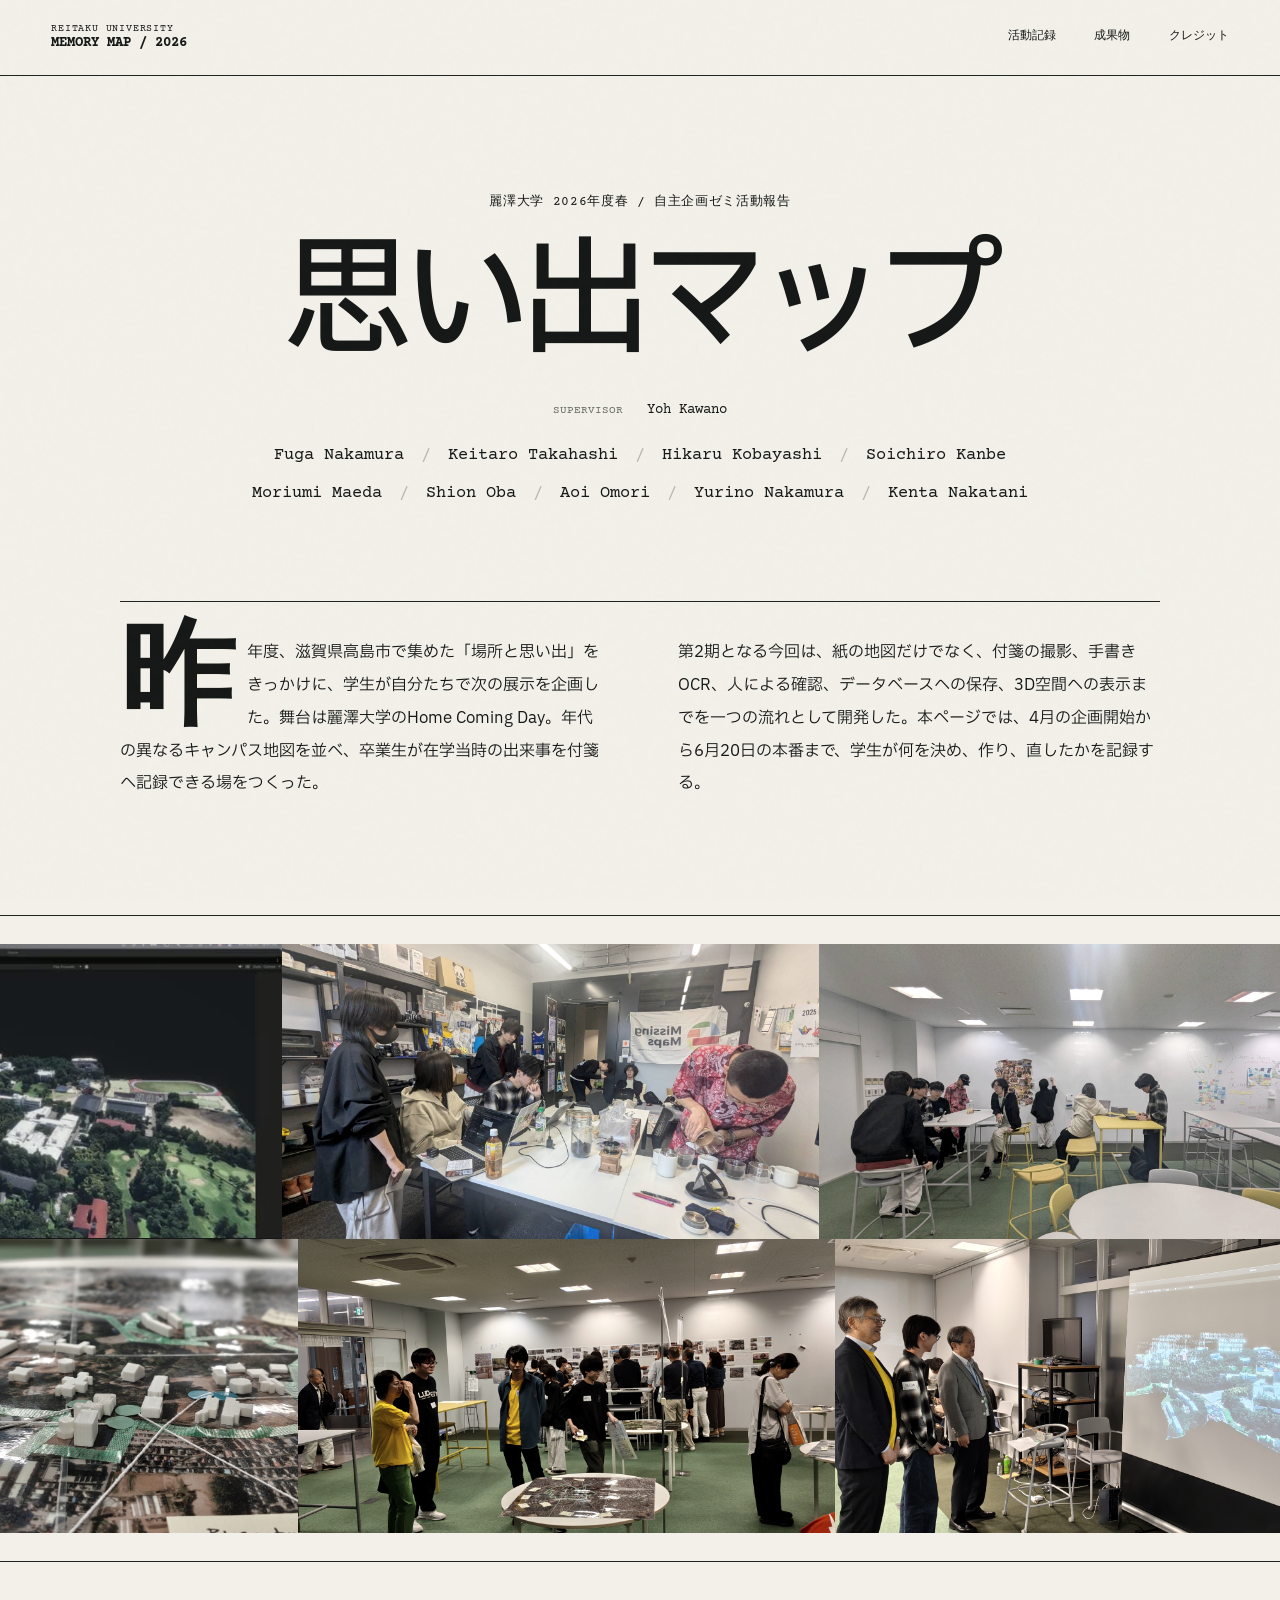
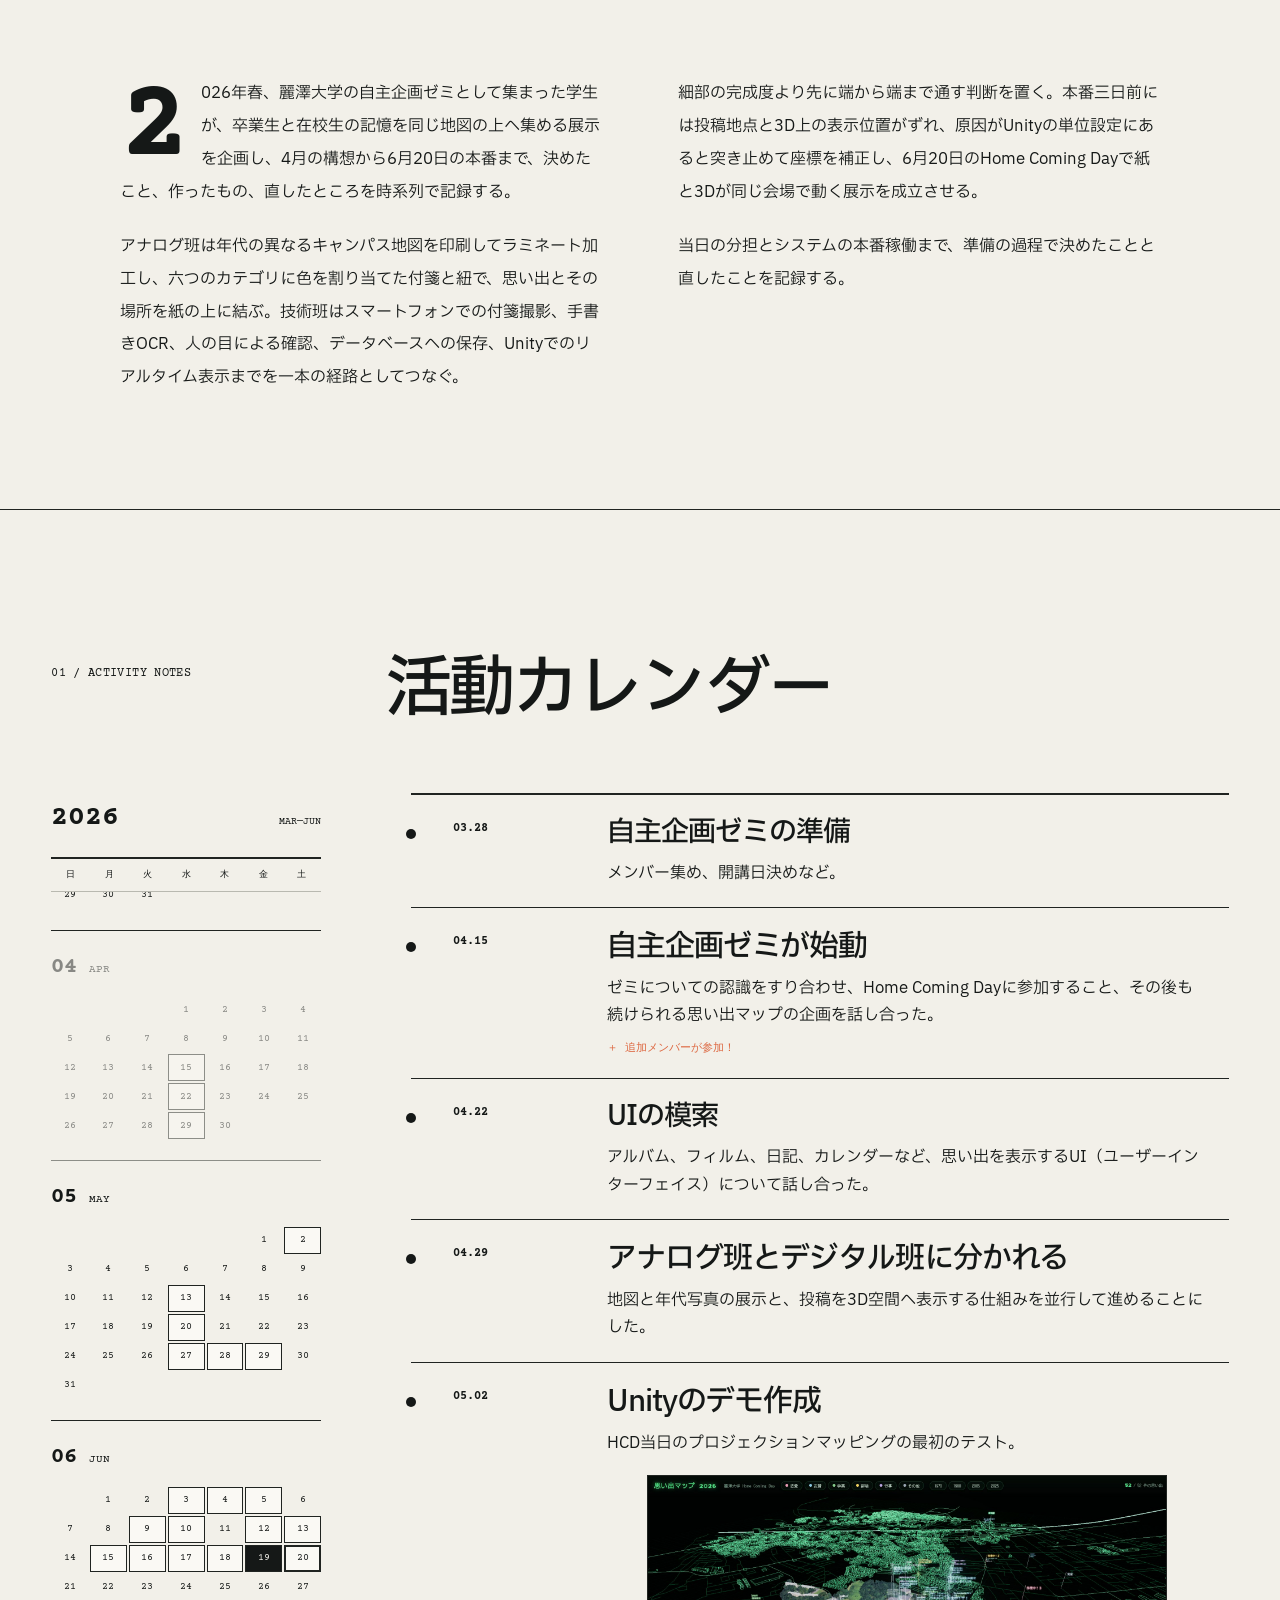
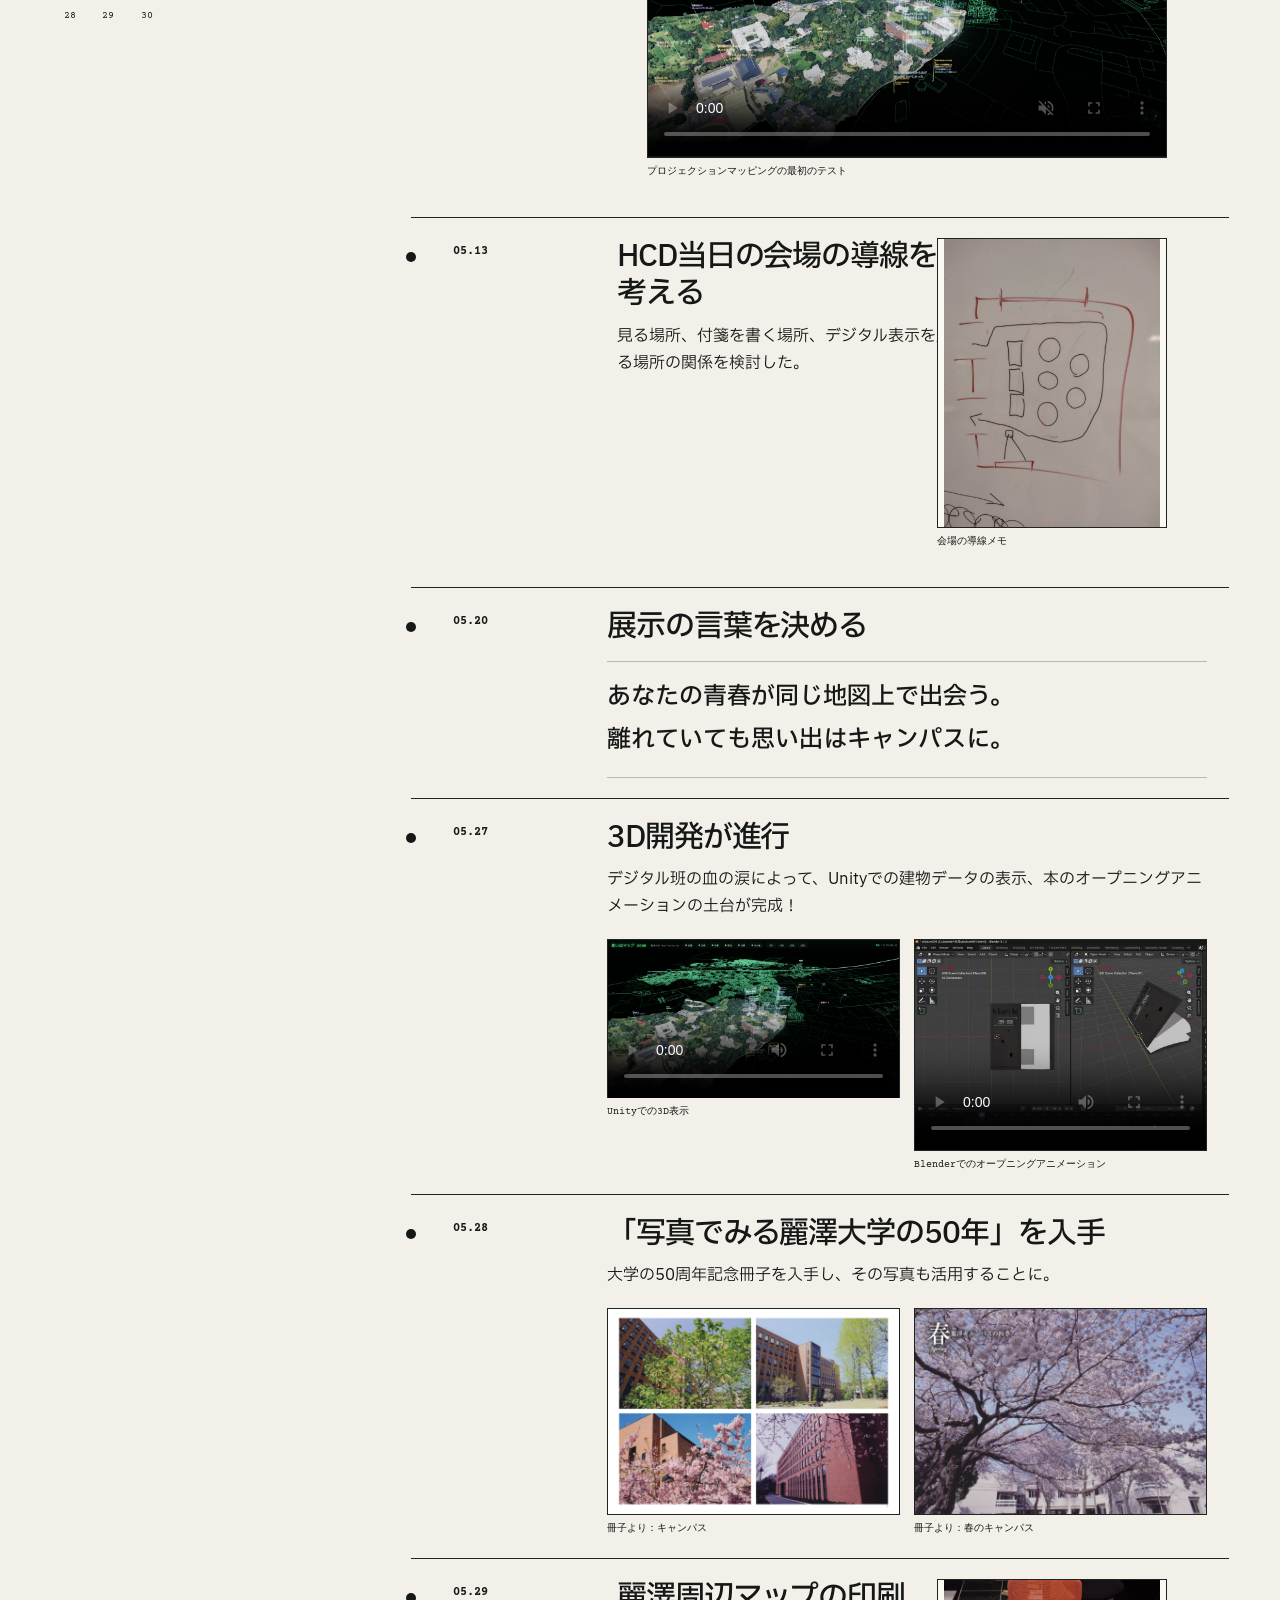
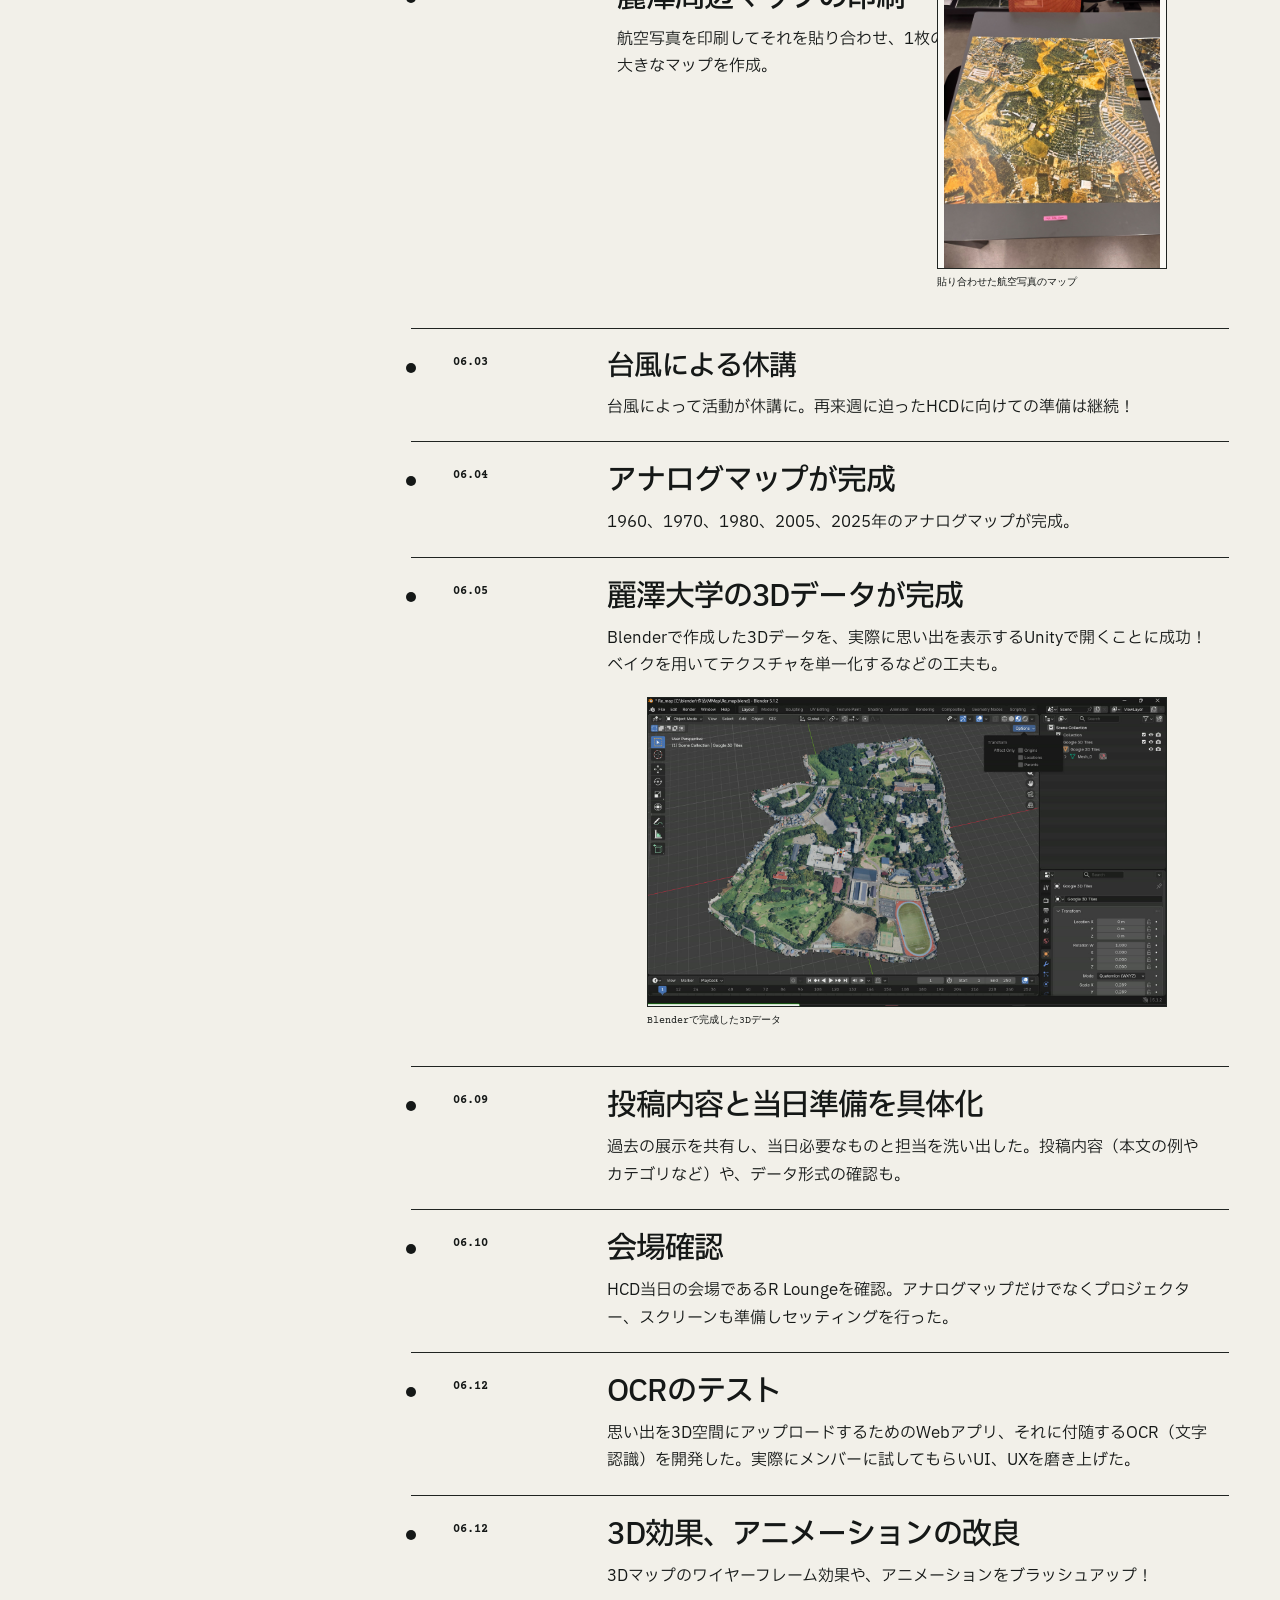
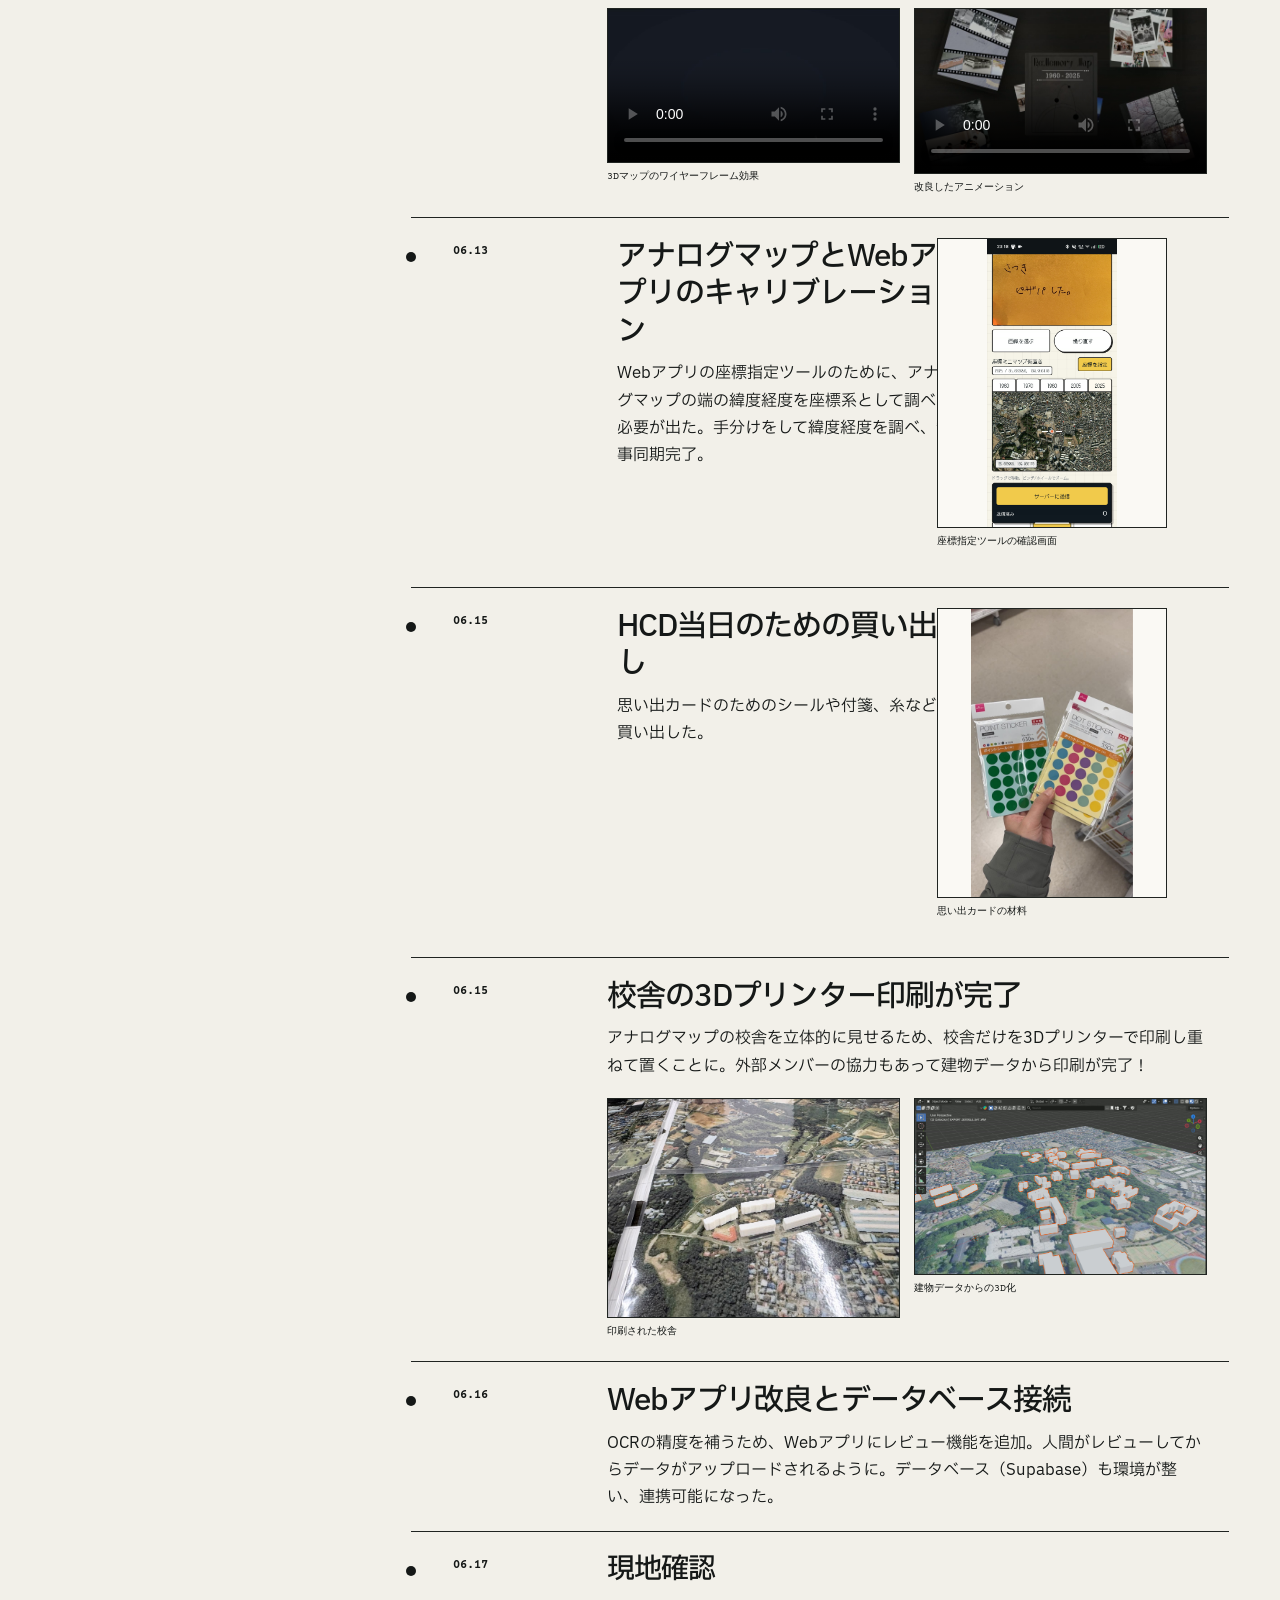
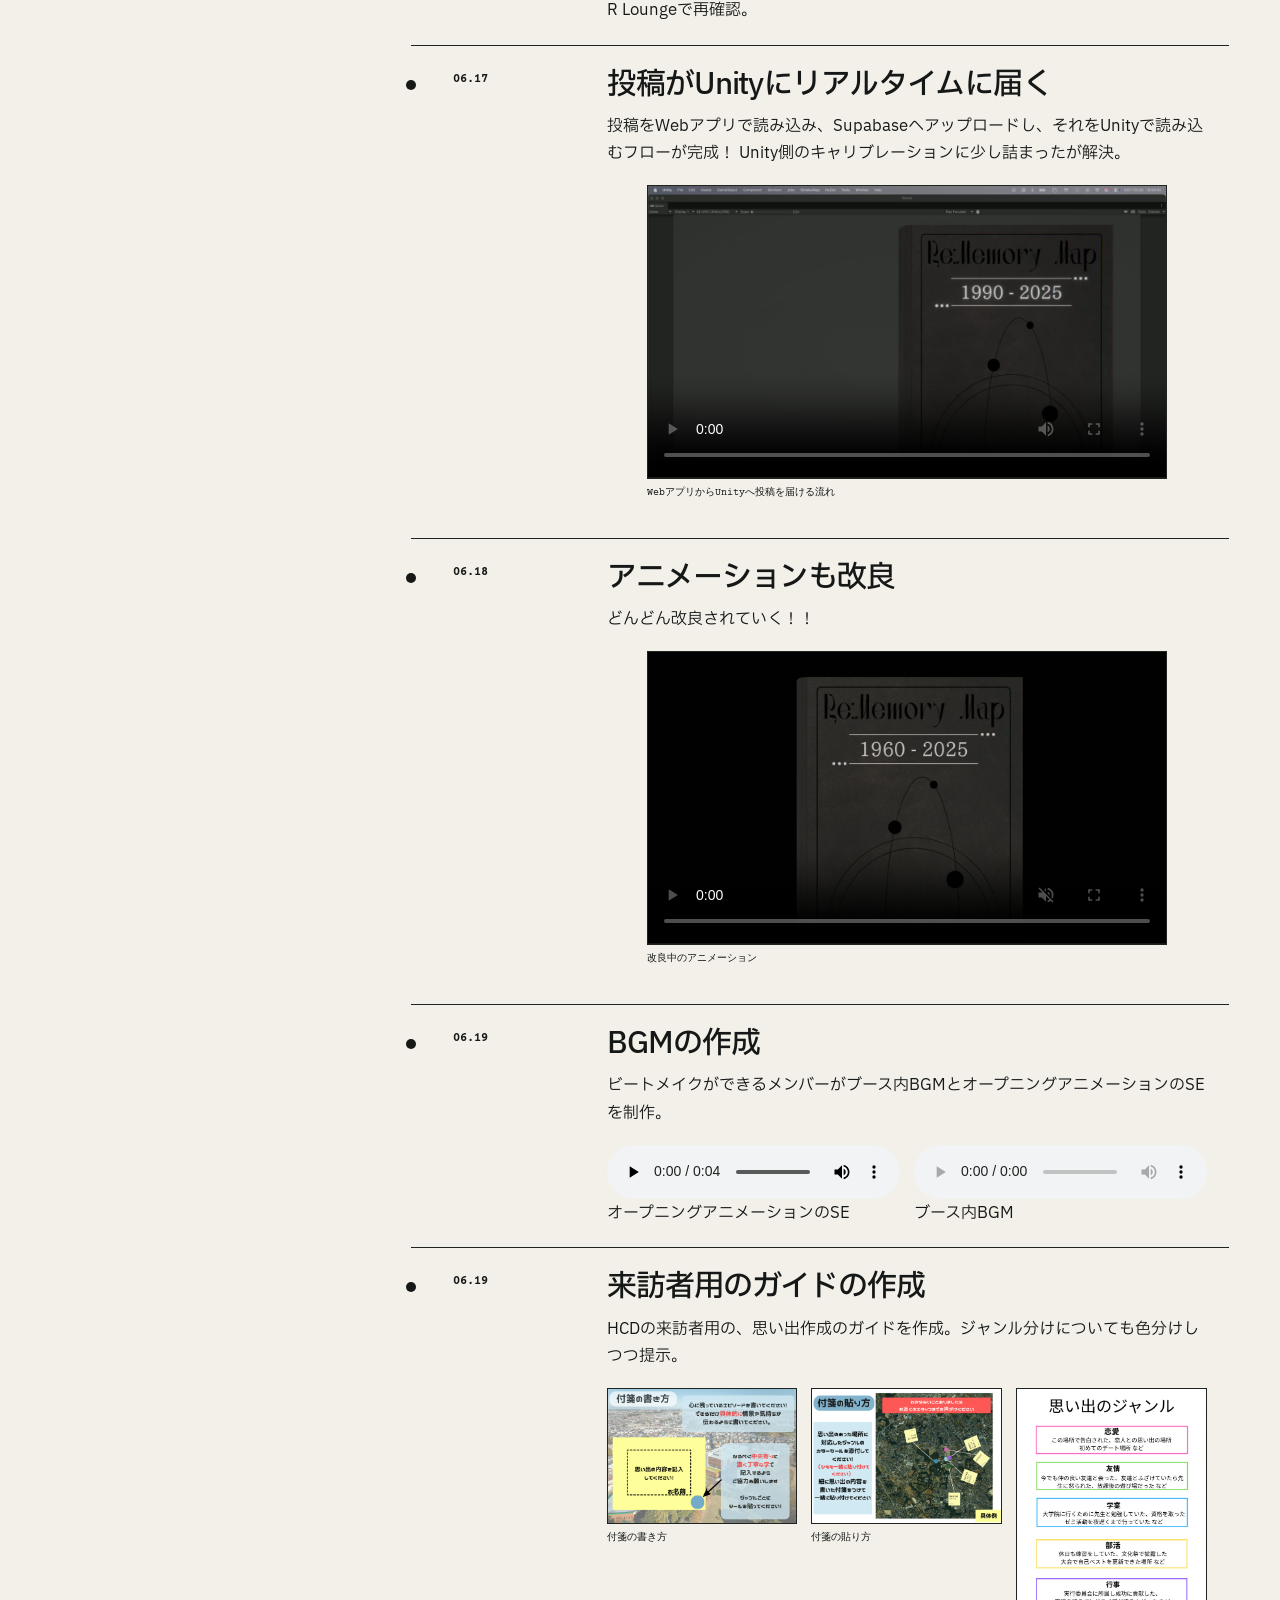
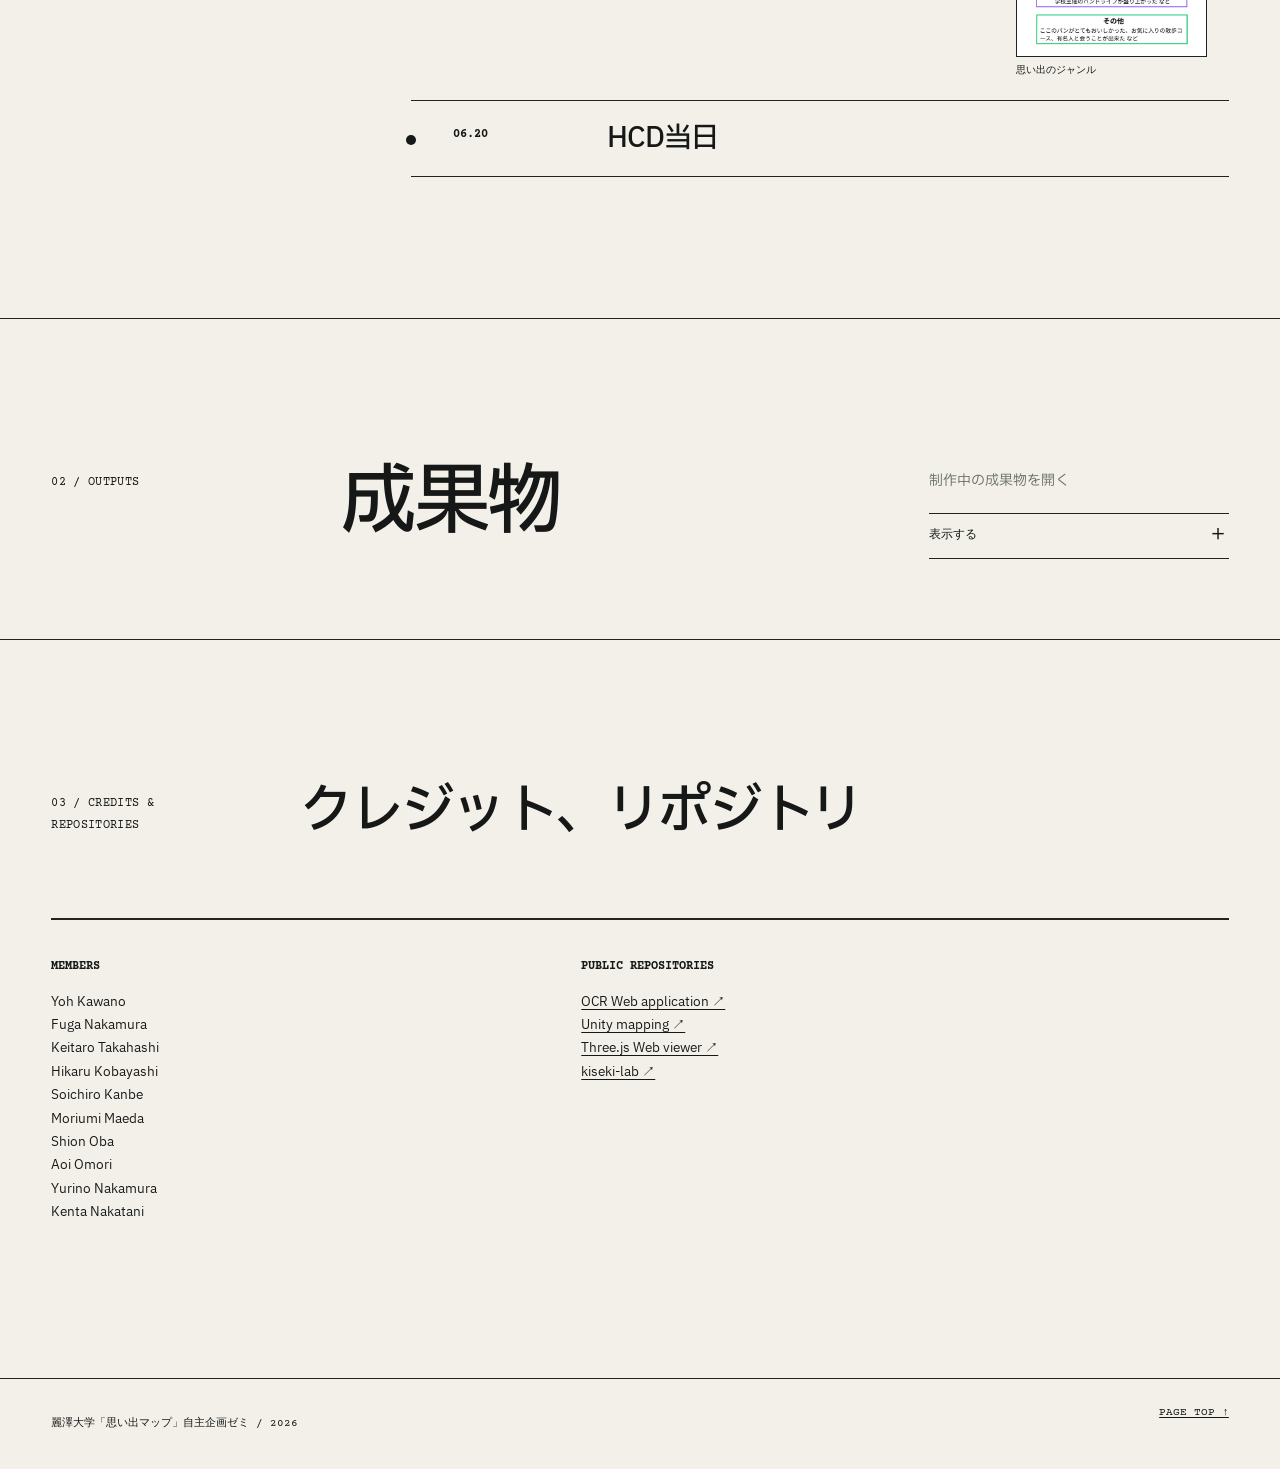
==== commit d1b703c4: "feat: add site favicon" ====
--- a/index.html
+++ b/index.html
@@ -4,6 +4,7 @@
     <meta charset="utf-8" />
     <meta name="viewport" content="width=device-width, initial-scale=1" />
     <meta name="theme-color" content="#f2f0e9" />
+    <link rel="icon" href="./favicon.svg" type="image/svg+xml" />
     <title>思い出マップ自主企画ゼミ｜2026年 活動報告</title>
     <meta name="description" content="麗澤大学「思い出マップ」自主企画ゼミの活動報告。年代別地図、OCR、データ連携、3D表示を組み合わせた2026年春の実践を記録します。" />
     <link rel="preconnect" href="https://fonts.googleapis.com" />
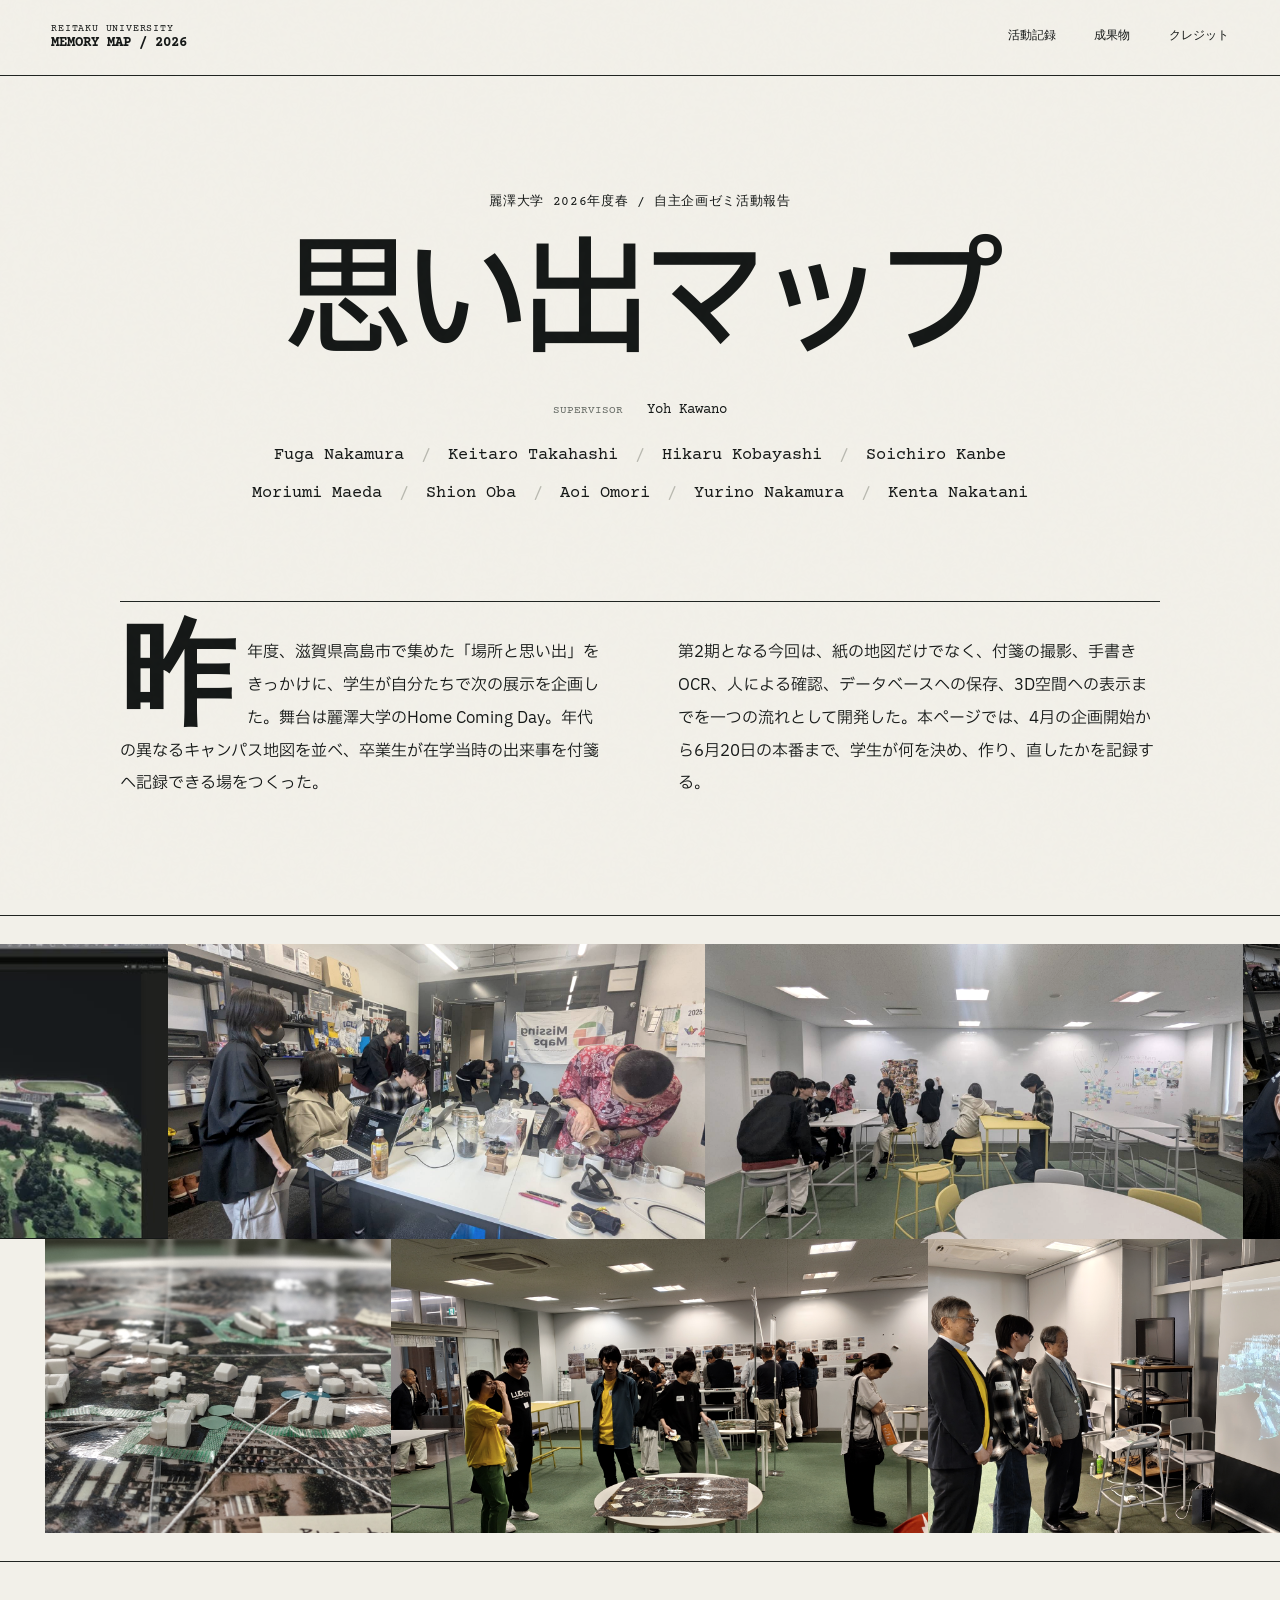
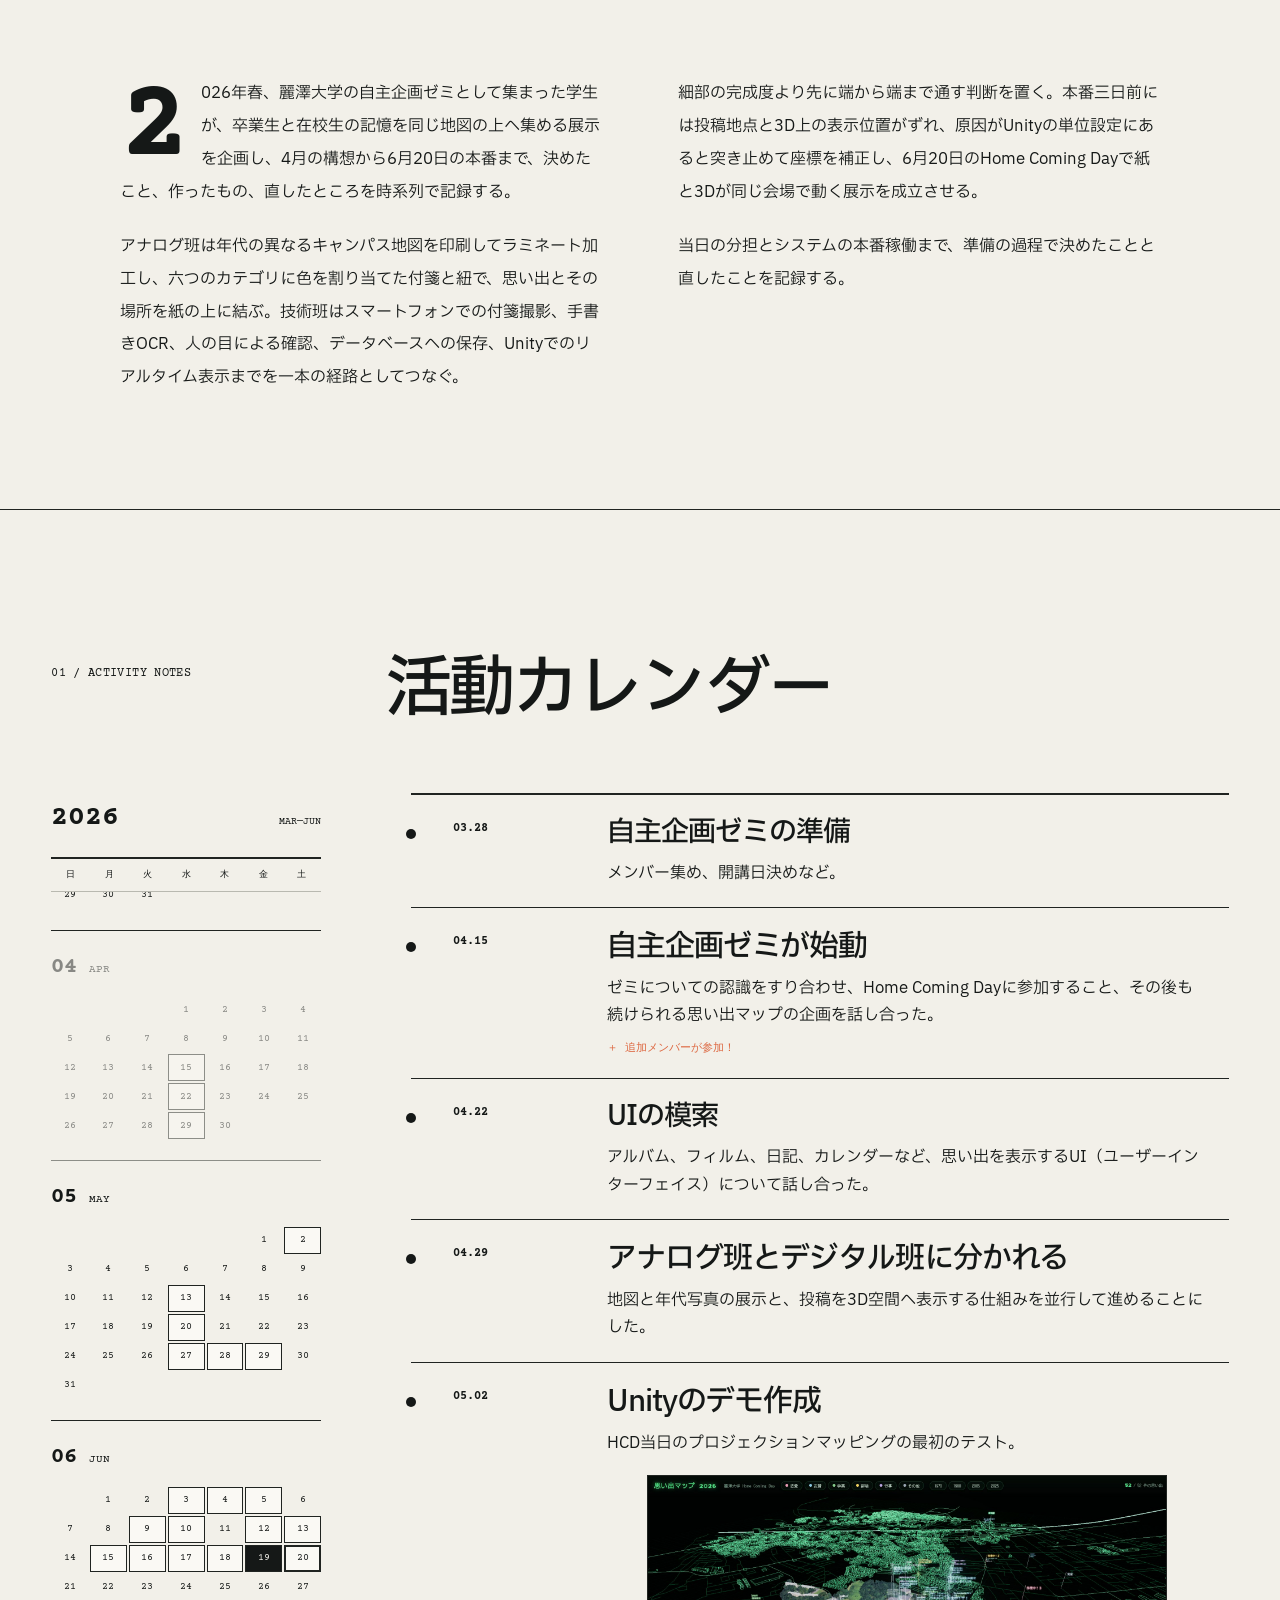
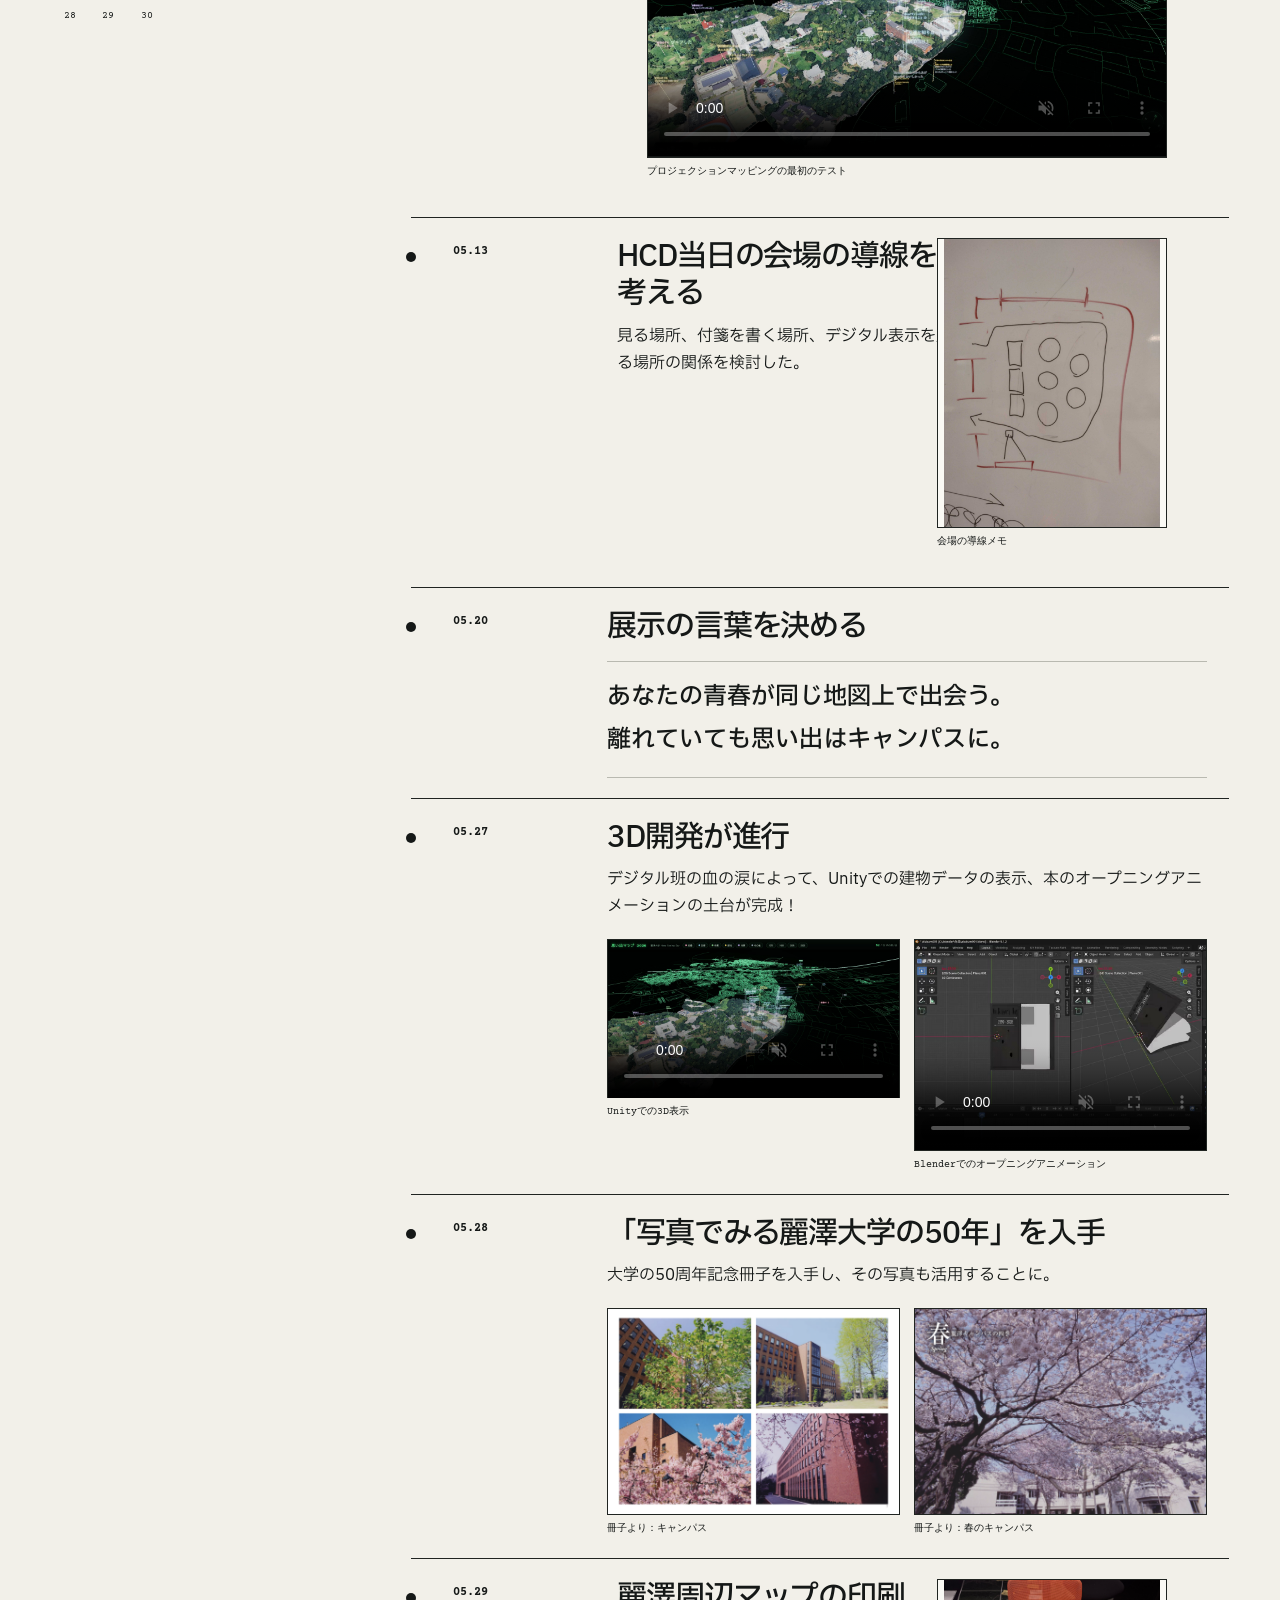
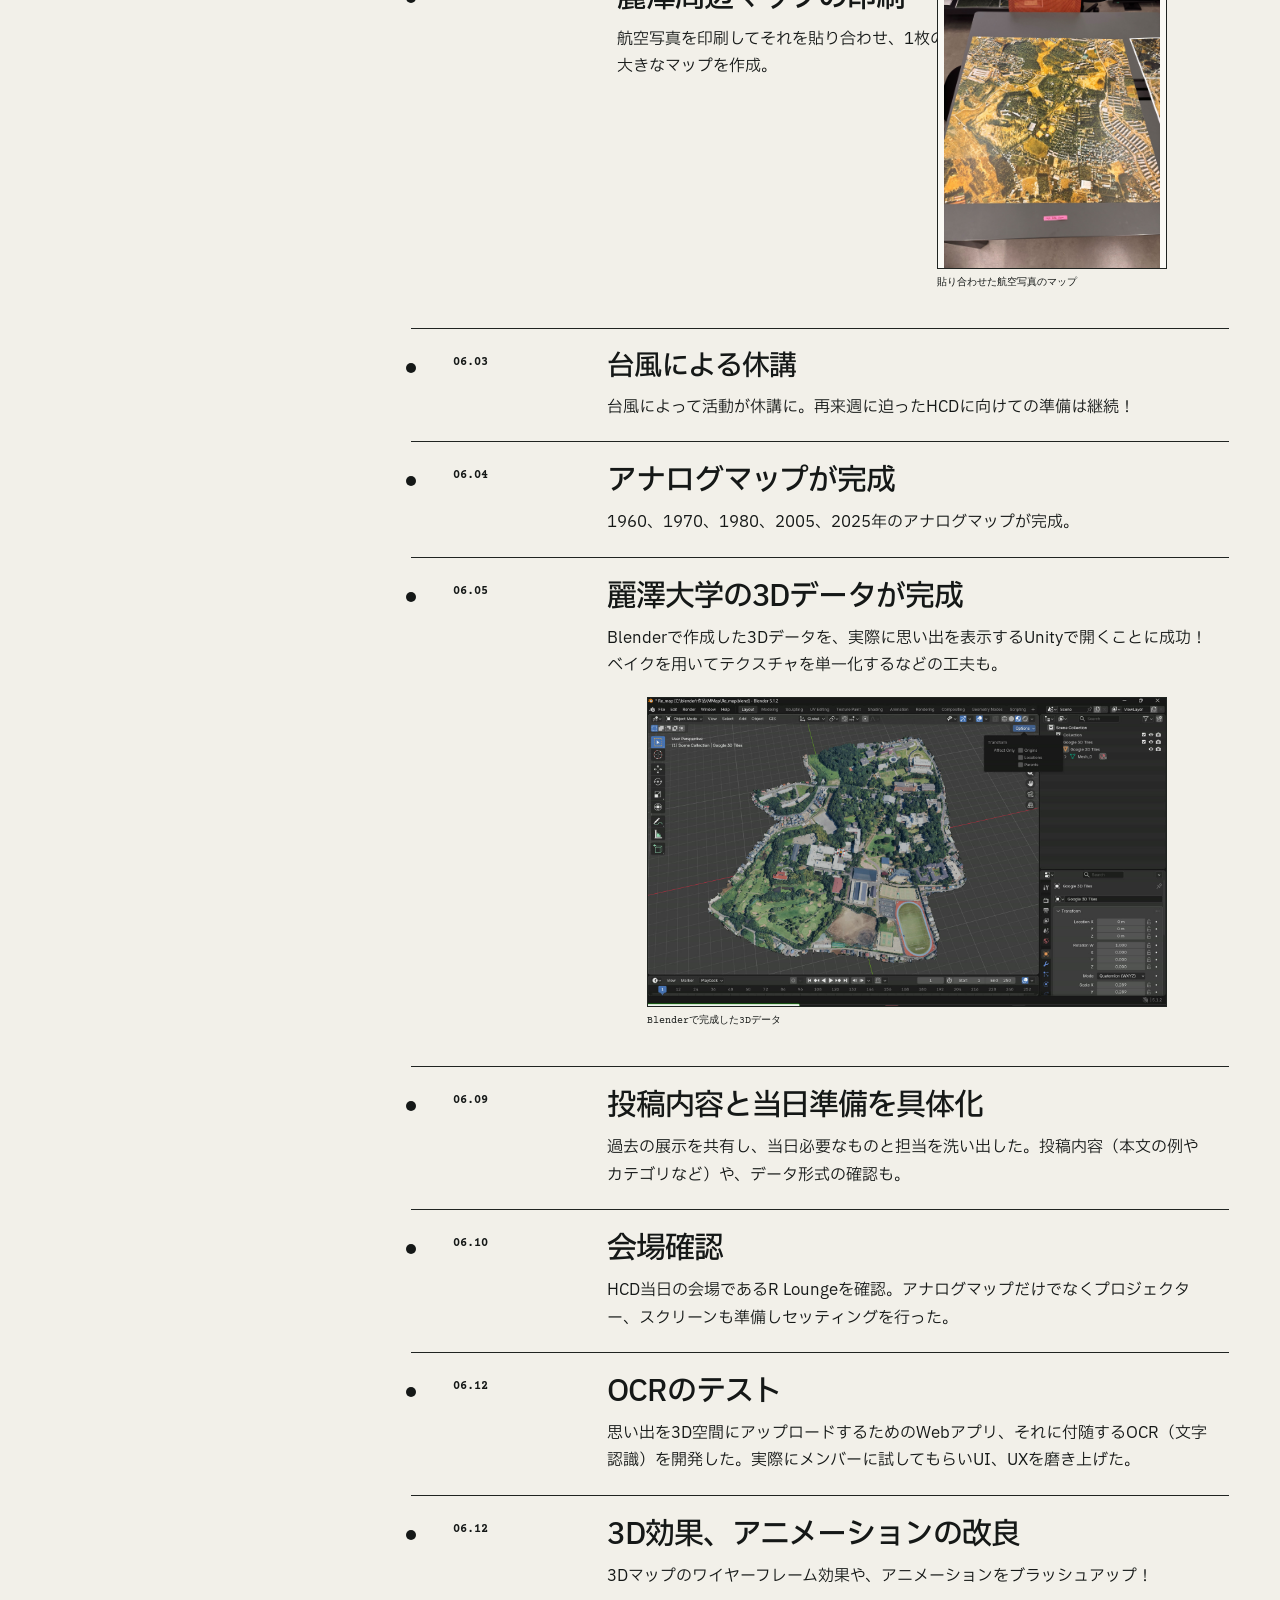
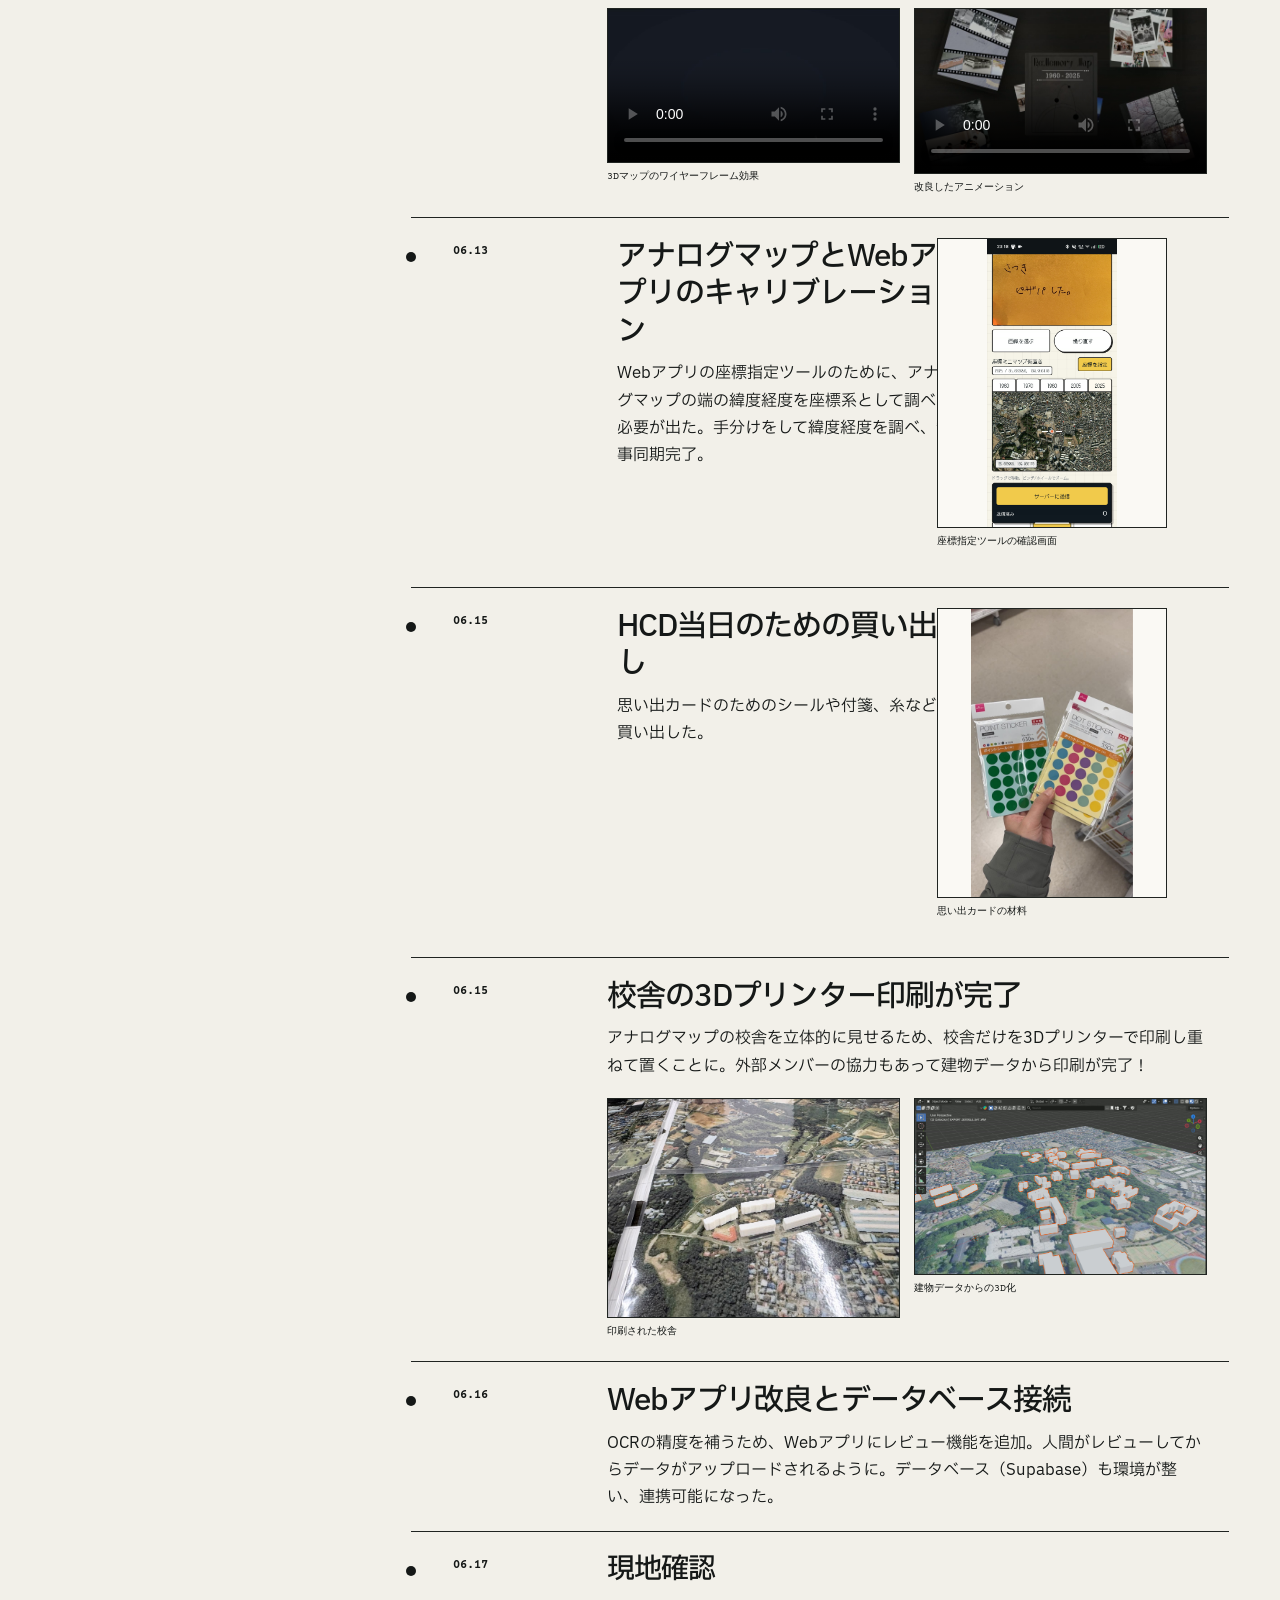
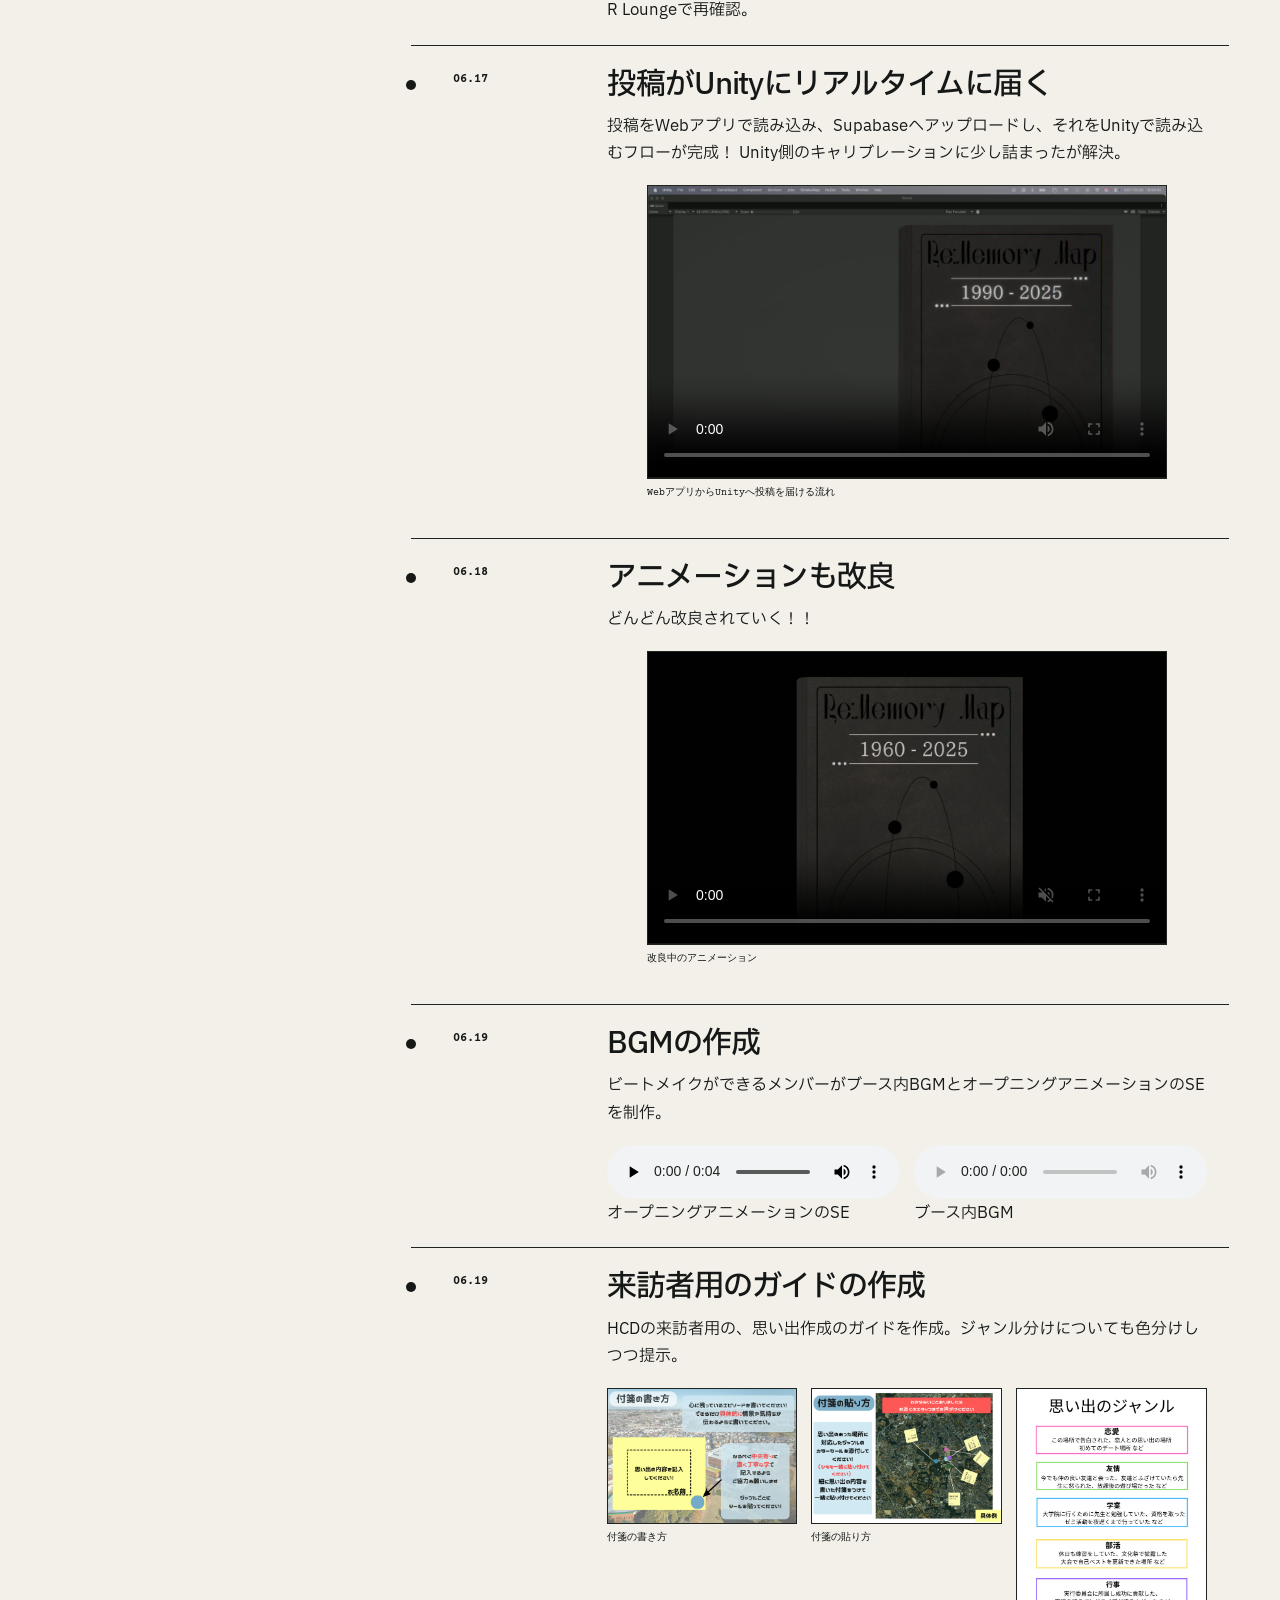
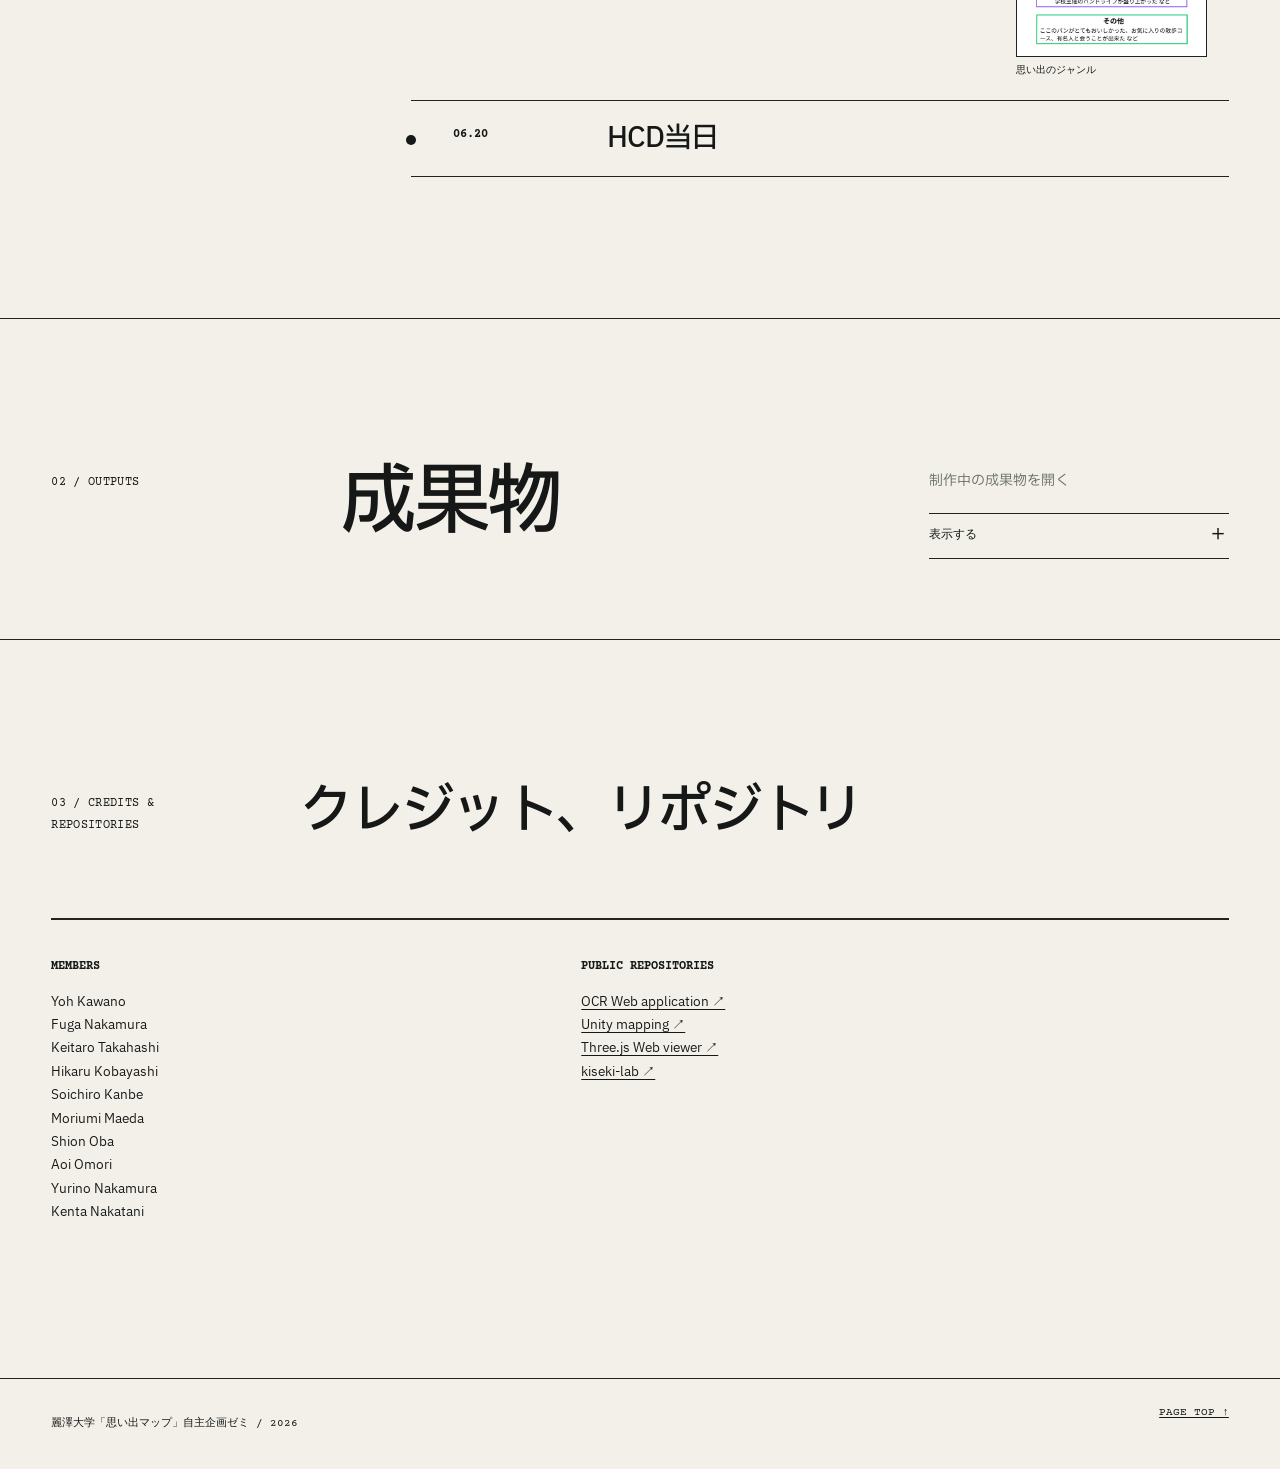
==== commit 9fd93172: "feat: set Kiseki Lab favicon" ====
--- a/index.html
+++ b/index.html
@@ -4,7 +4,7 @@
     <meta charset="utf-8" />
     <meta name="viewport" content="width=device-width, initial-scale=1" />
     <meta name="theme-color" content="#f2f0e9" />
-    <link rel="icon" href="./favicon.svg" type="image/svg+xml" />
+    <link rel="icon" href="./assets/kiseki-lab.jpeg" type="image/jpeg" />
     <title>思い出マップ自主企画ゼミ｜2026年 活動報告</title>
     <meta name="description" content="麗澤大学「思い出マップ」自主企画ゼミの活動報告。年代別地図、OCR、データ連携、3D表示を組み合わせた2026年春の実践を記録します。" />
     <link rel="preconnect" href="https://fonts.googleapis.com" />
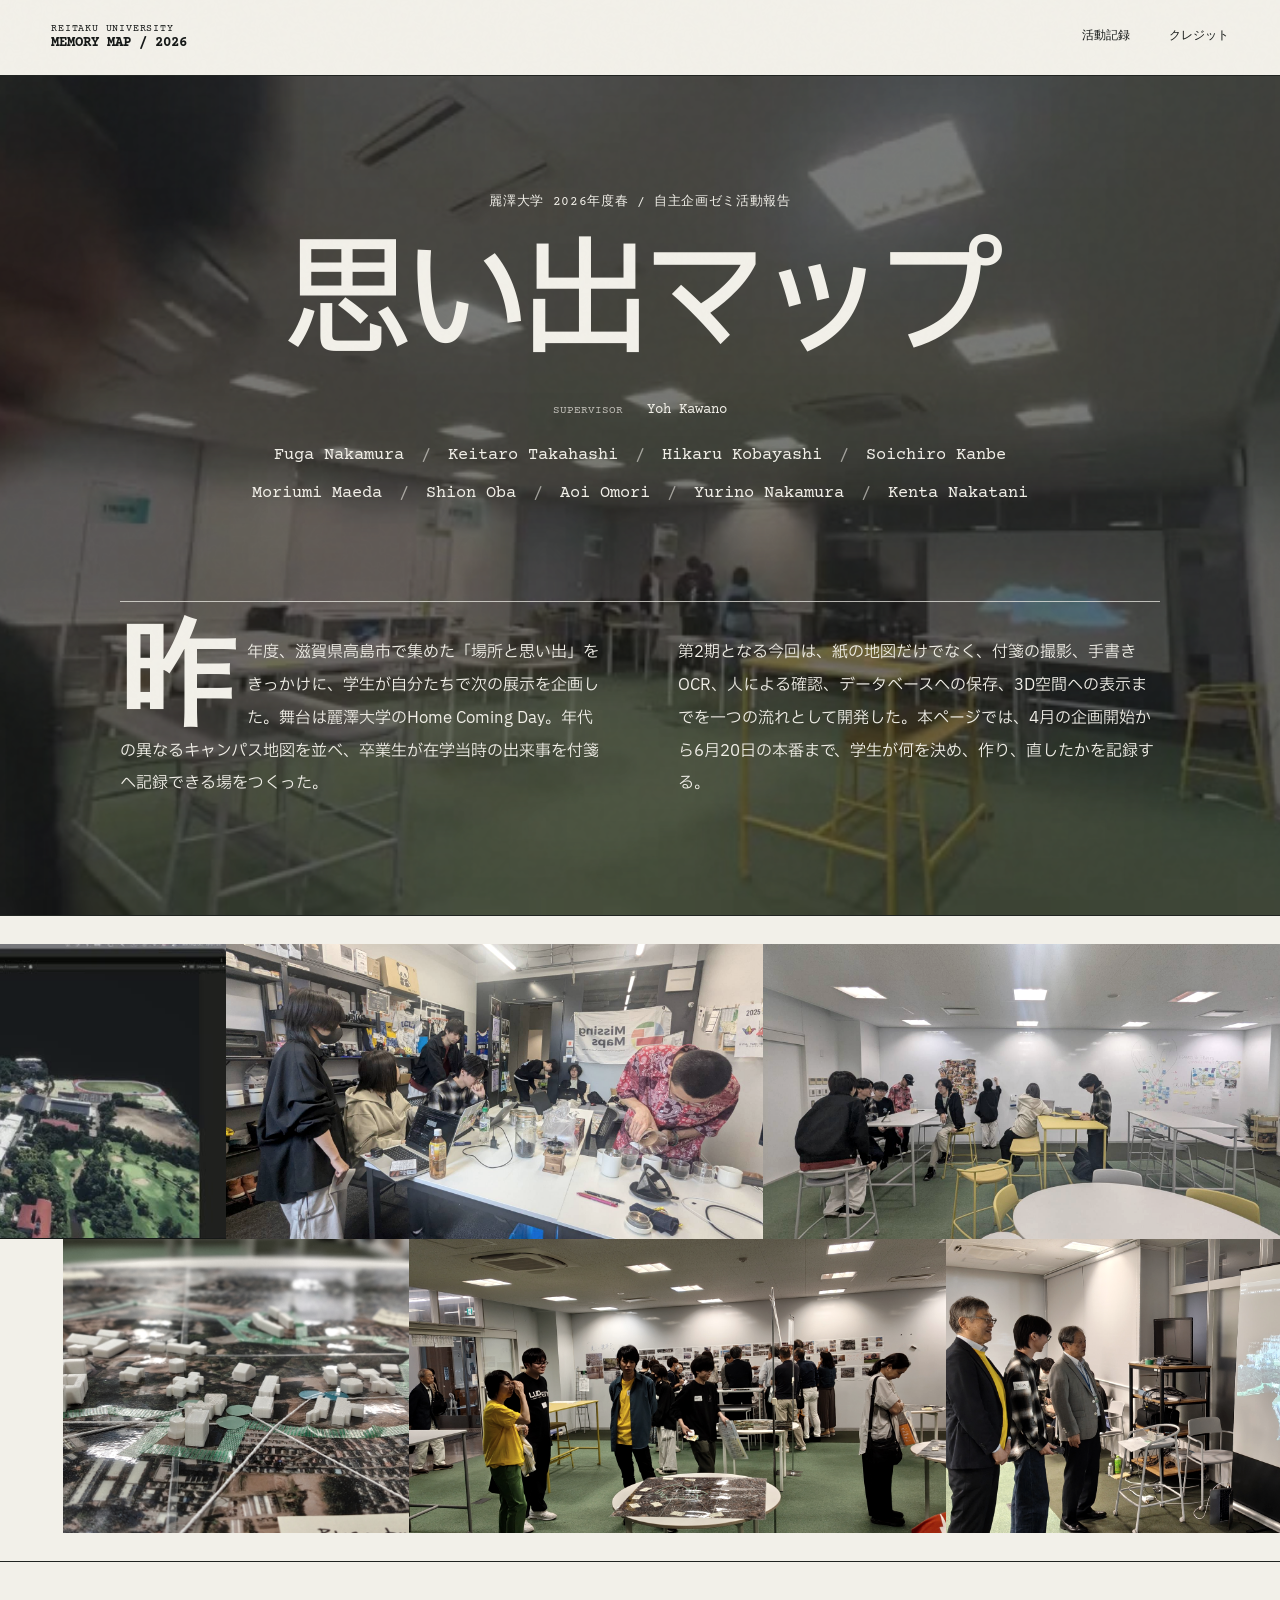
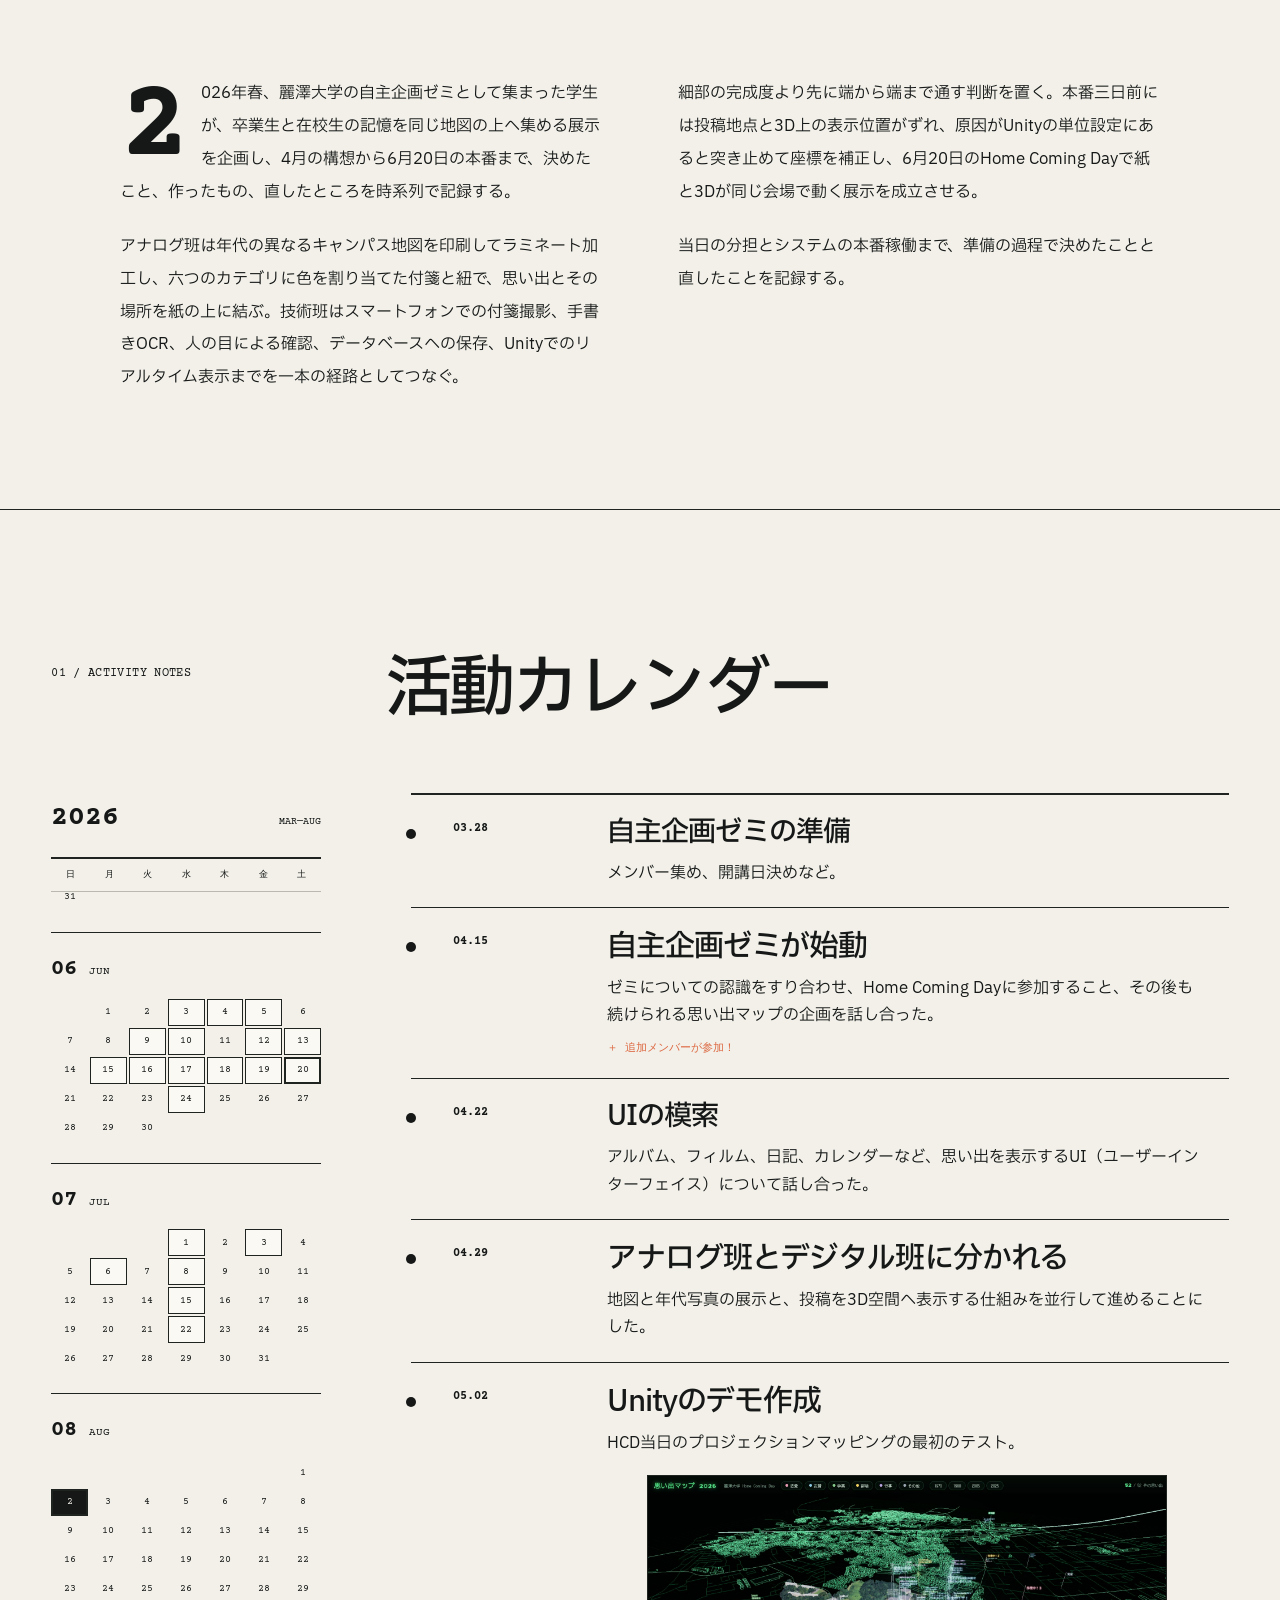
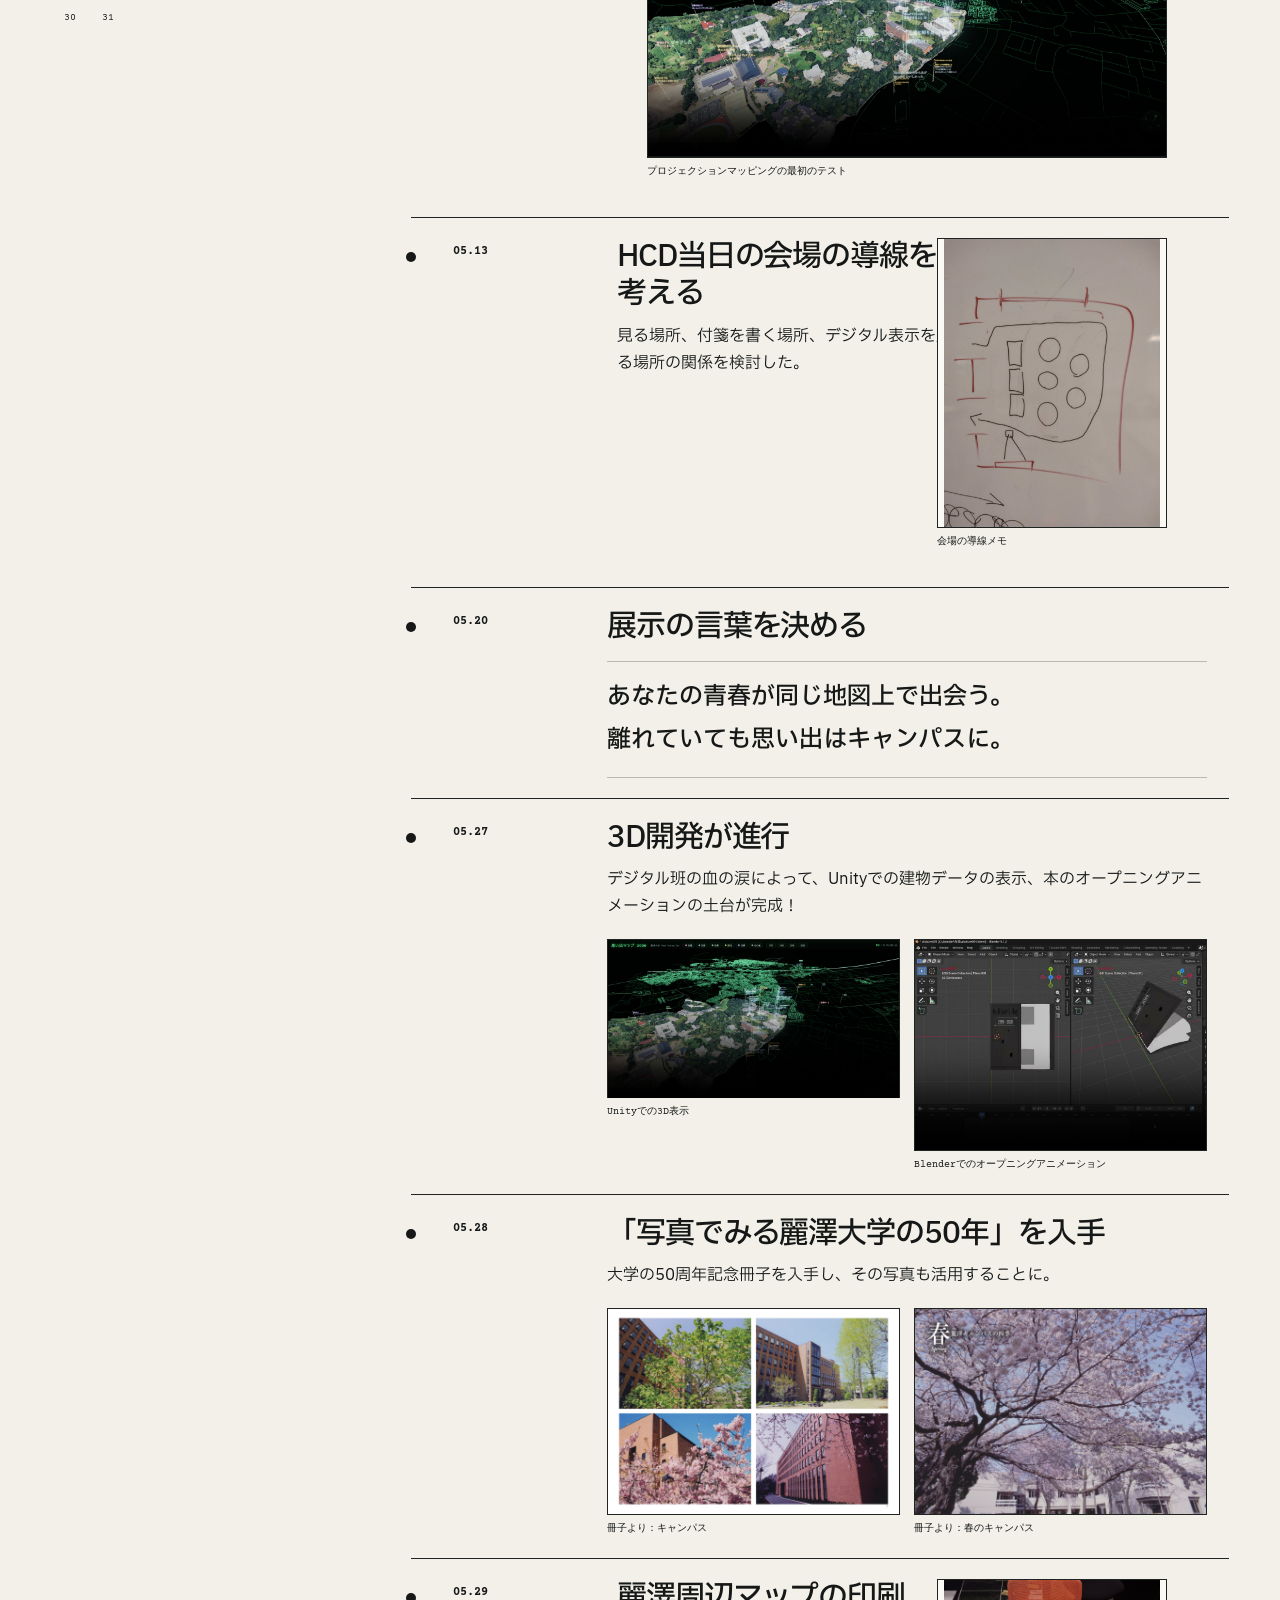
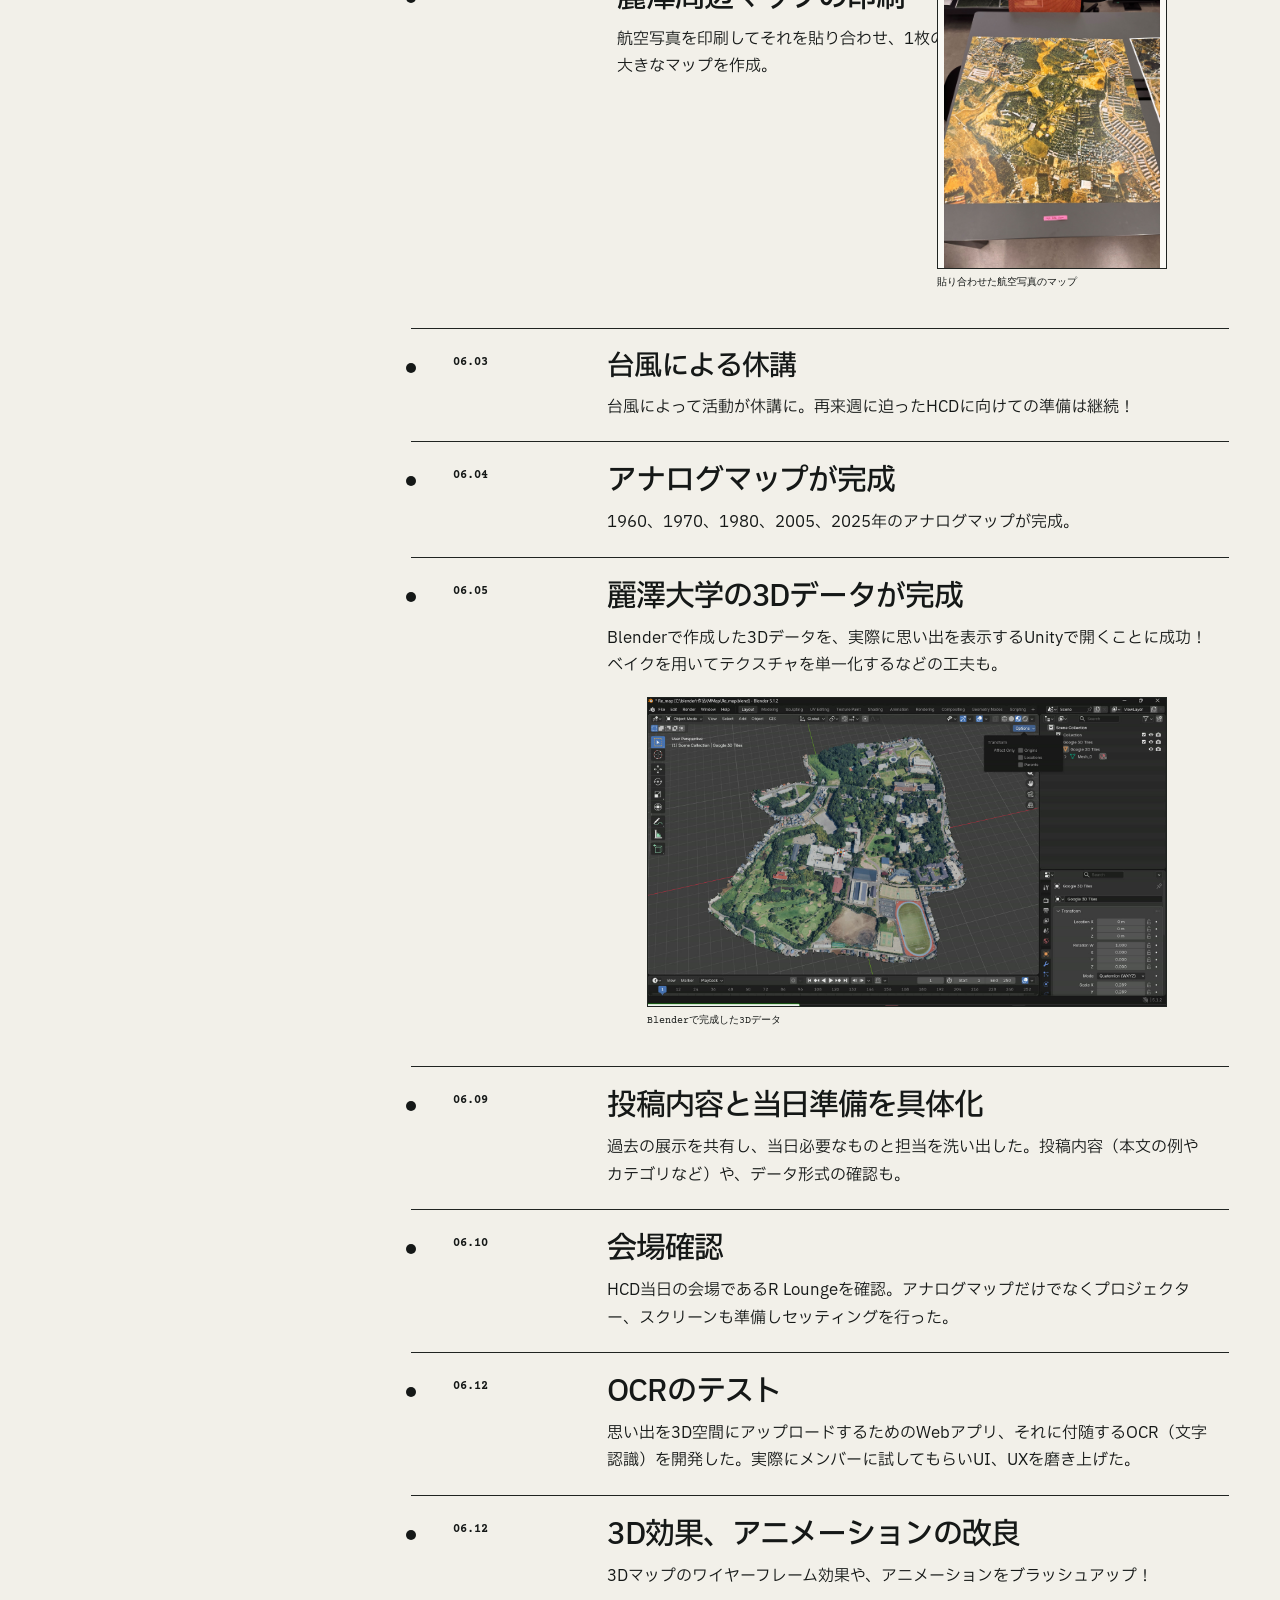
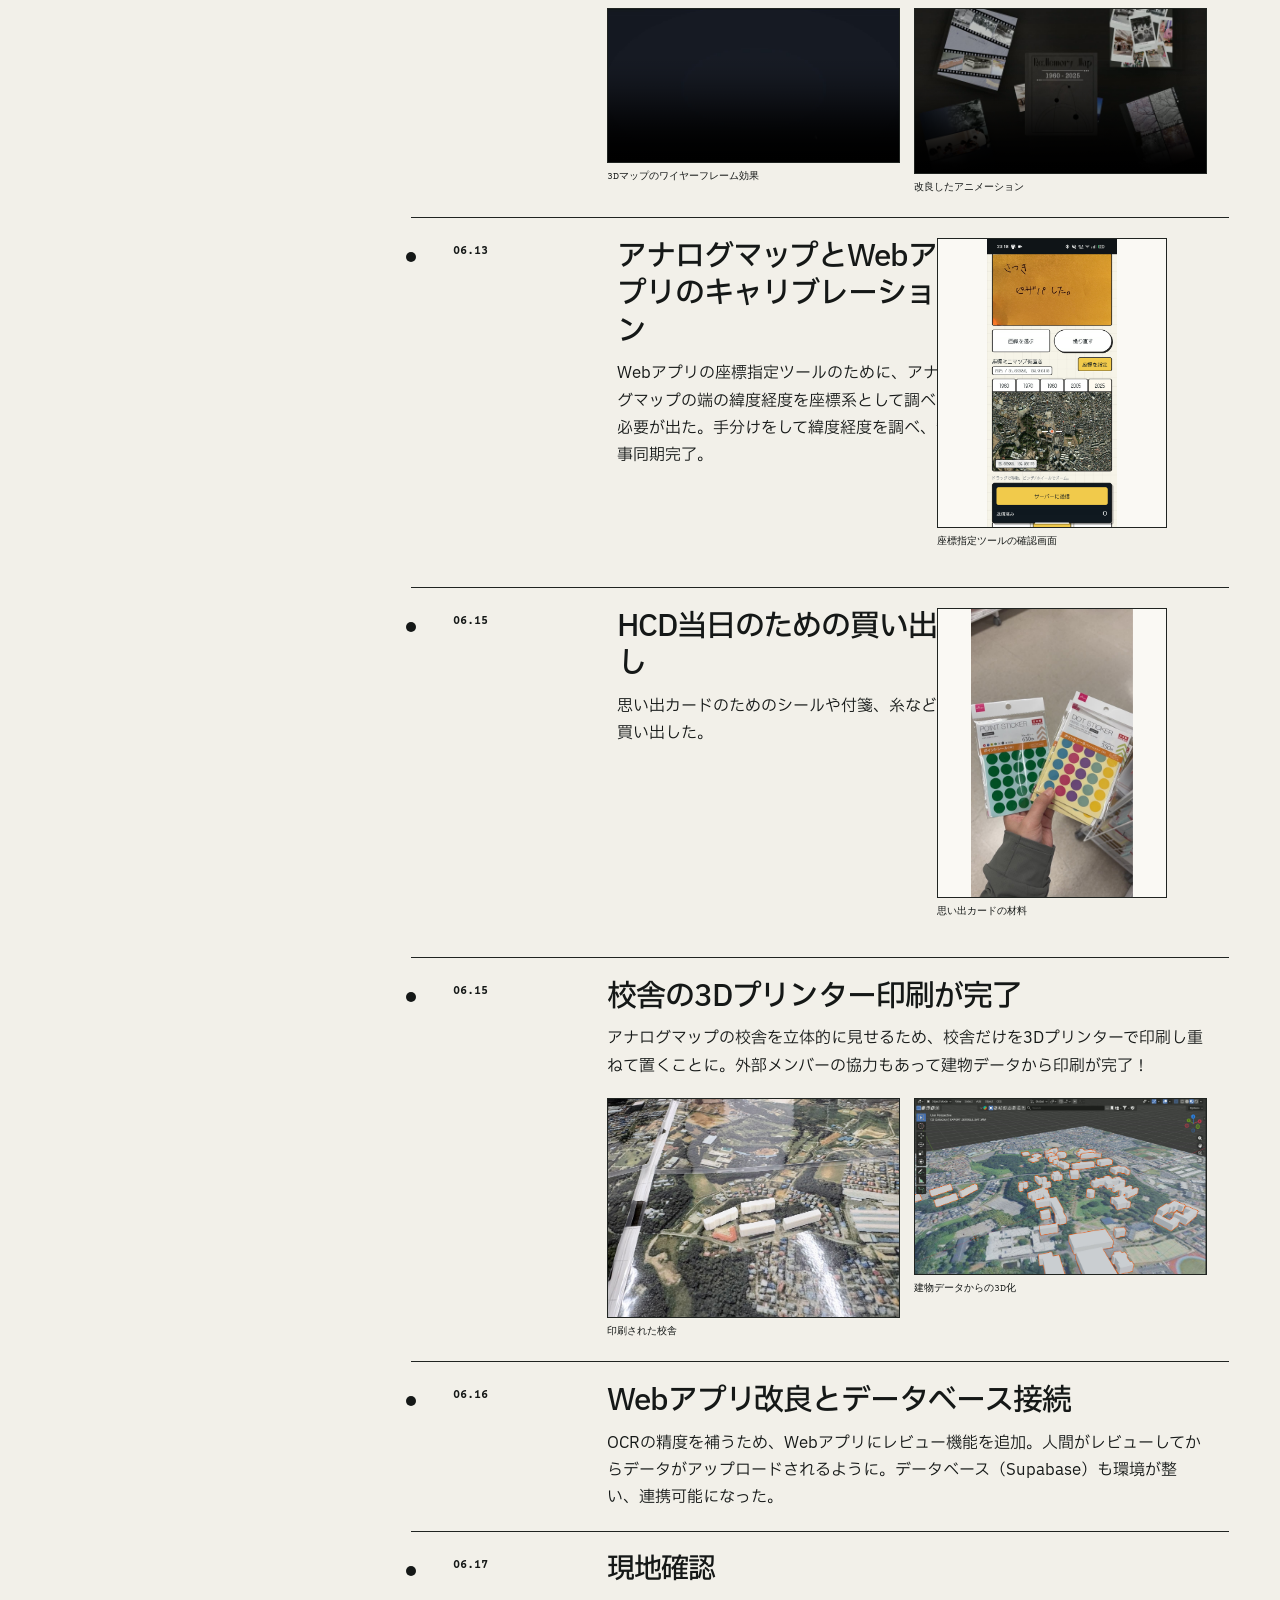
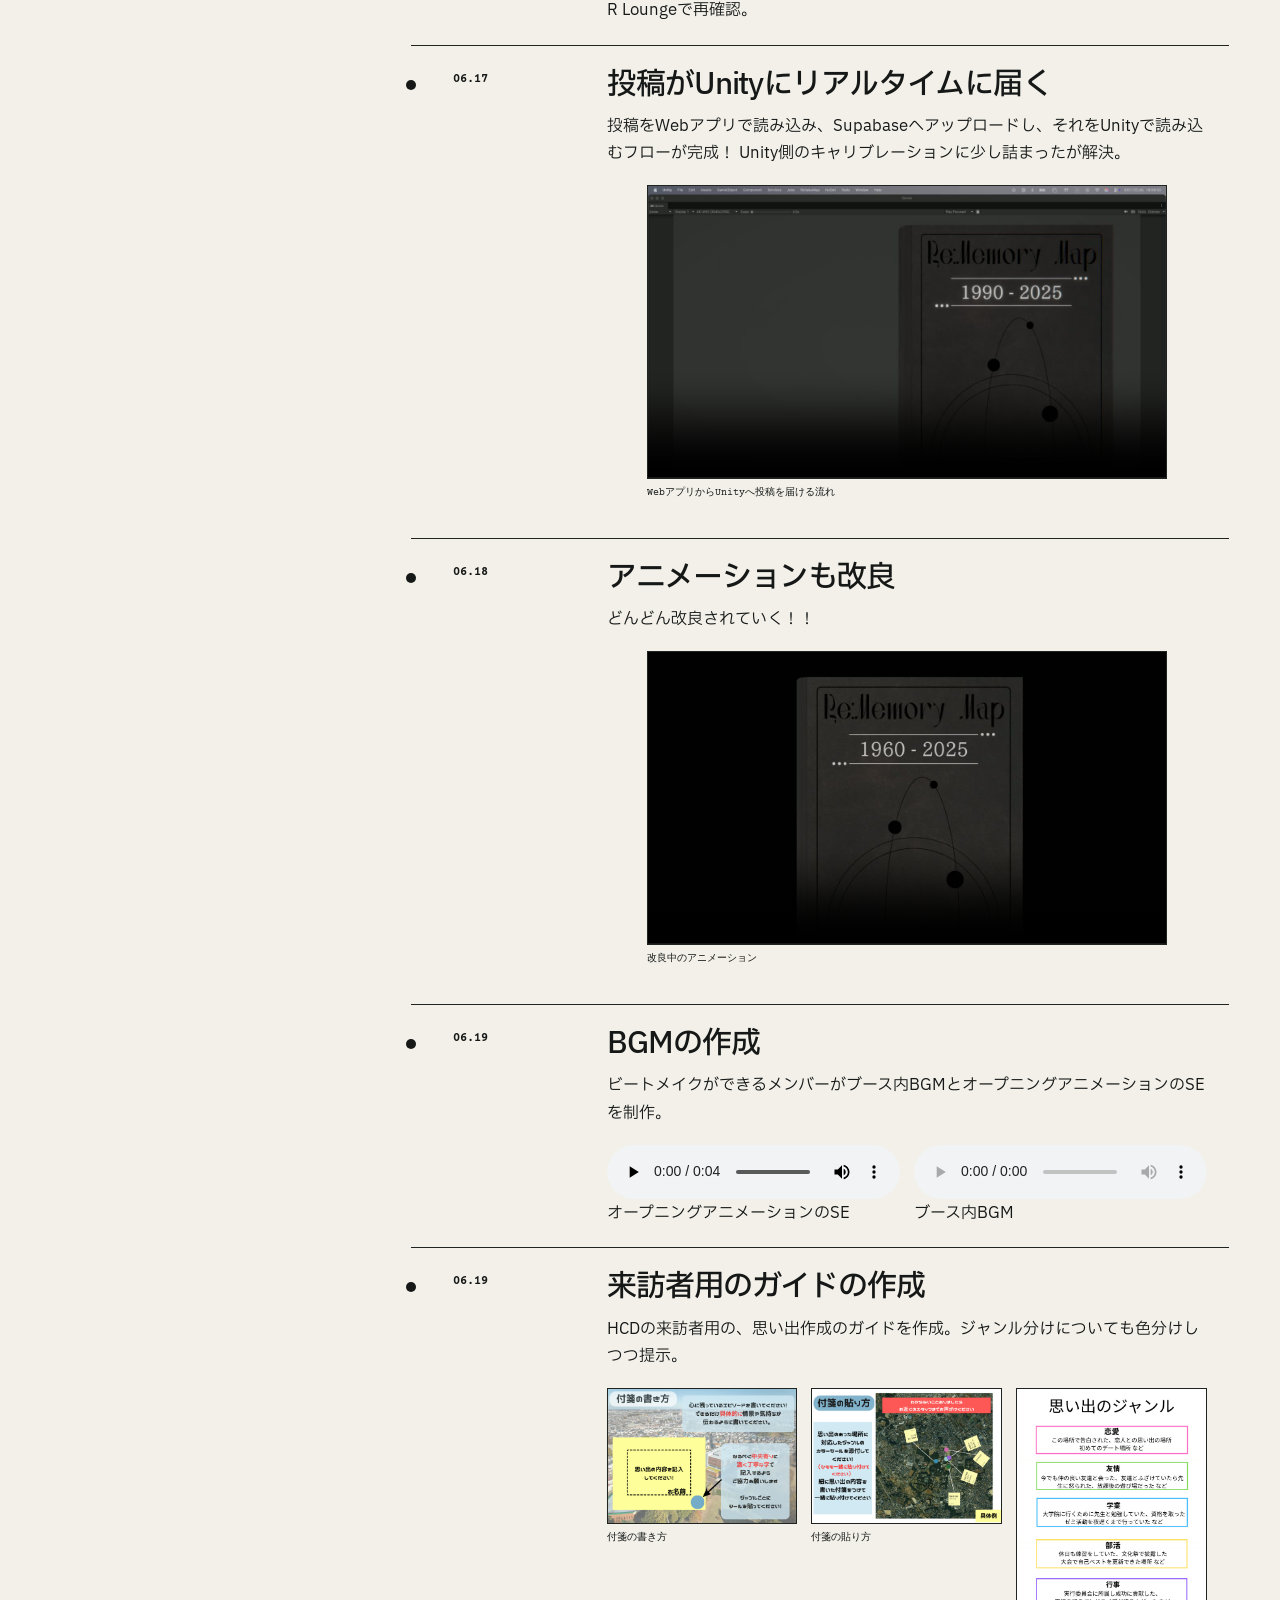
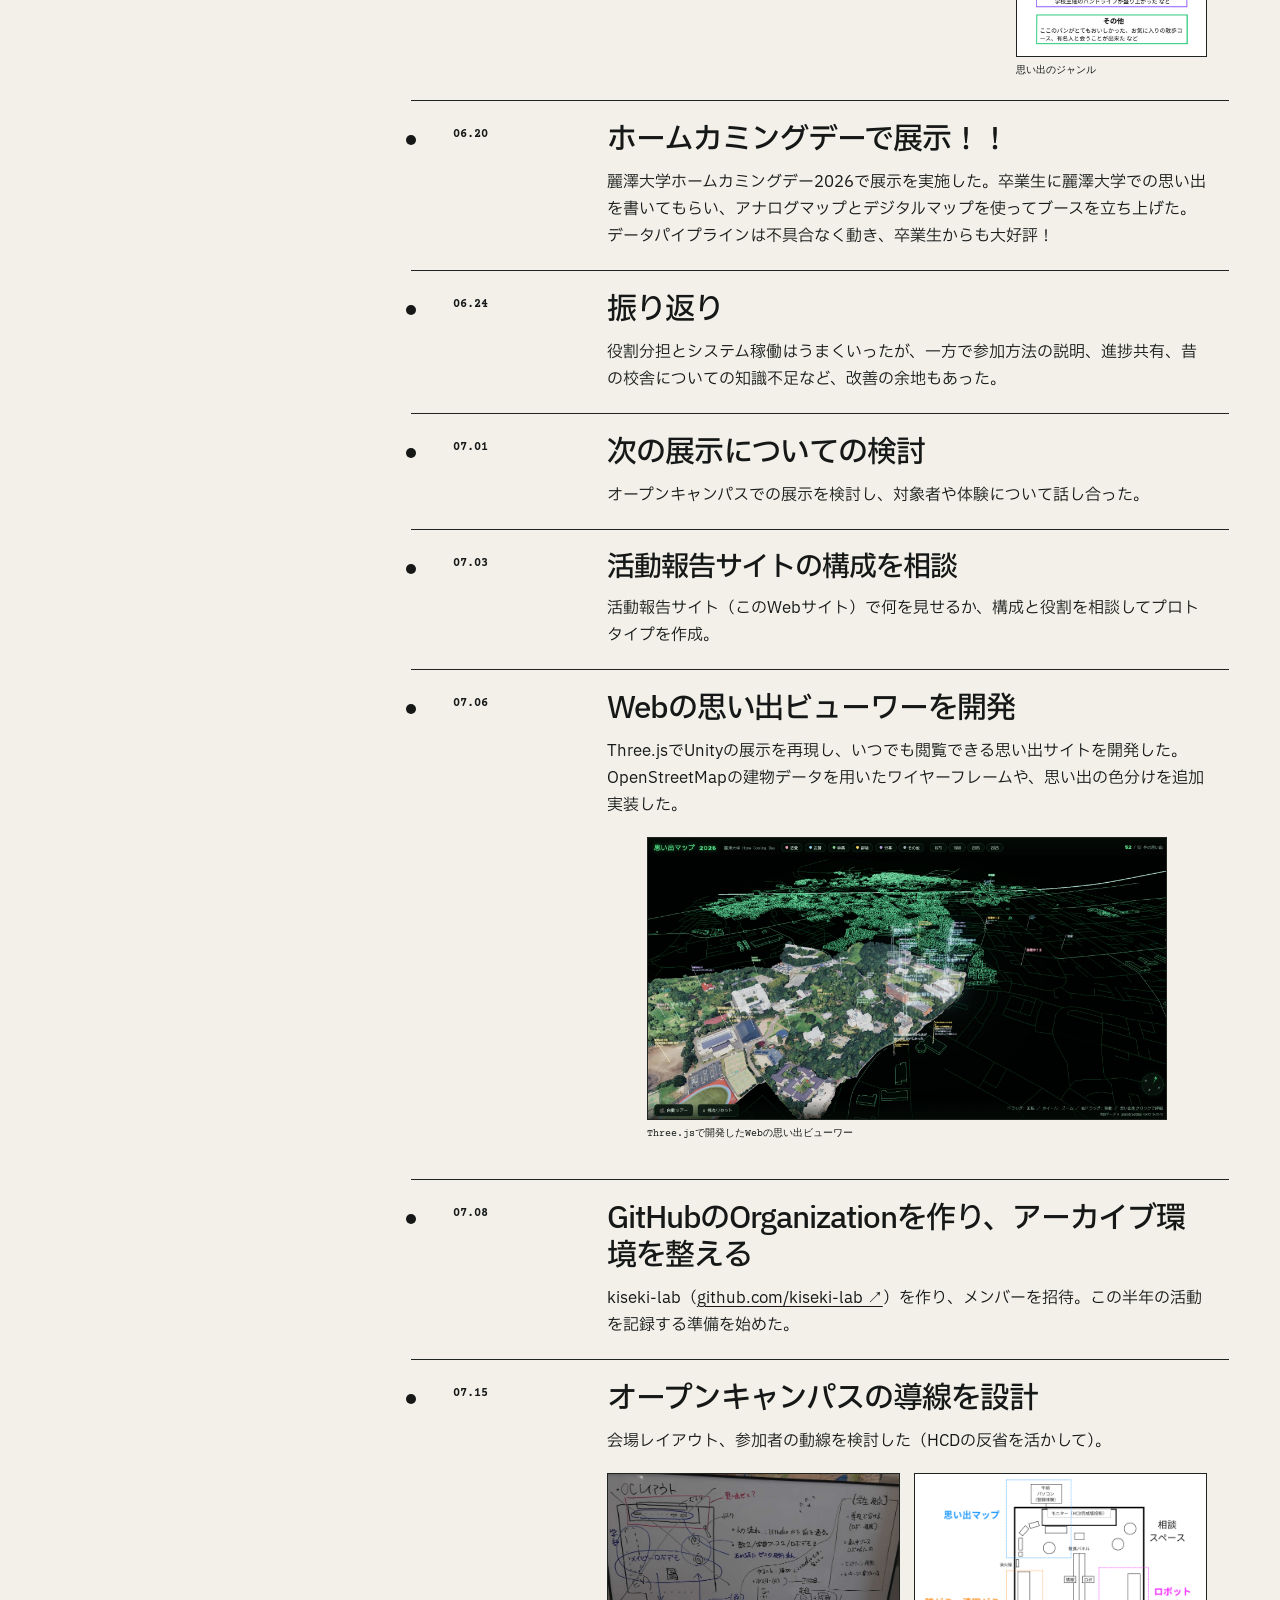
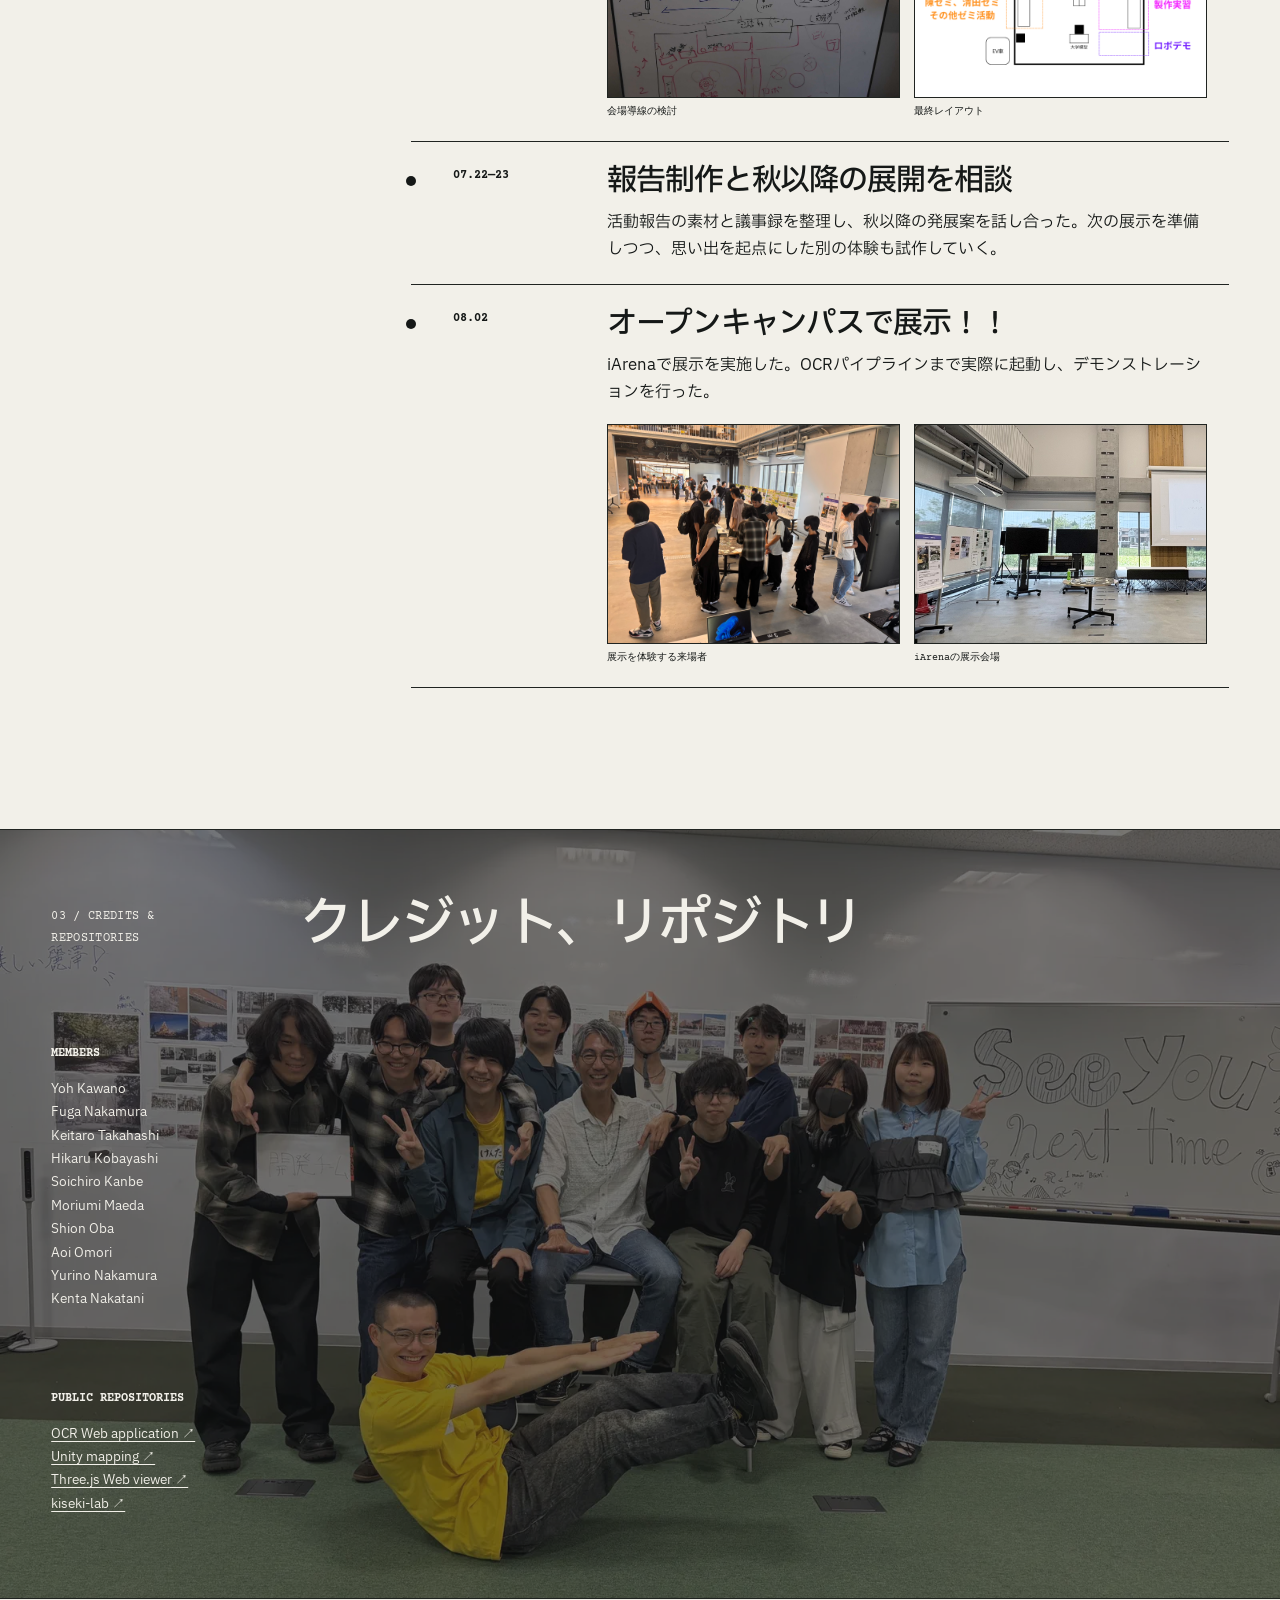
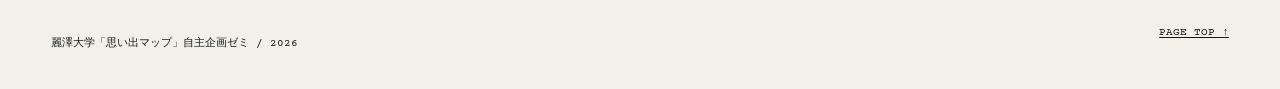
==== commit bcd6d241: "Update memory map report presentation" ====
--- a/index.html
+++ b/index.html
@@ -20,13 +20,15 @@
       <a class="brand" href="#top"><span>REITAKU UNIVERSITY</span><strong>MEMORY MAP / 2026</strong></a>
       <nav aria-label="ページ内ナビゲーション">
         <a href="#timeline">活動記録</a>
-        <a href="#outputs">成果物</a>
         <a href="#credits">クレジット</a>
       </nav>
     </header>
 
     <main id="main">
       <section id="top" class="cover" aria-labelledby="cover-title">
+        <video class="section-background-video" autoplay muted loop playsinline preload="metadata" poster="./assets/carousel/2_当日/IMG_8439-poster.jpg" aria-hidden="true" tabindex="-1">
+          <source src="./assets/carousel/2_当日/IMG_8439-web.mp4" type="video/mp4" />
+        </video>
         <p class="eyebrow">麗澤大学 2026年度春 / 自主企画ゼミ活動報告</p>
         <h1 id="cover-title">思い出マップ</h1>
         <p class="supervisor"><span>SUPERVISOR</span> Yoh Kawano</p>
@@ -89,7 +91,7 @@
         </div>
 
         <div class="date-rail" aria-label="活動日を選ぶ">
-          <span>MAR—JUN</span>
+          <span>MAR—AUG</span>
           <button type="button" data-target="entry-0328">03.28</button>
           <button type="button" data-target="entry-0415">04.15</button>
           <button type="button" data-target="entry-0422">04.22</button>
@@ -113,6 +115,14 @@
           <button type="button" data-target="entry-made-0618">06.18</button>
           <button type="button" data-target="entry-made-0619-bgm">06.19</button>
           <button type="button" data-target="entry-made-0620">06.20</button>
+          <button type="button" data-target="entry-made-0624">06.24</button>
+          <button type="button" data-target="entry-made-0701">07.01</button>
+          <button type="button" data-target="entry-made-0703">07.03</button>
+          <button type="button" data-target="entry-made-0706">07.06</button>
+          <button type="button" data-target="entry-made-0708">07.08</button>
+          <button type="button" data-target="entry-made-0715">07.15</button>
+          <button type="button" data-target="entry-made-0722">07.22—23</button>
+          <button type="button" data-target="entry-made-0802">08.02</button>
         </div>
 
         <div class="timeline-layout">
@@ -143,17 +153,27 @@
             <article id="entry-made-0618" class="timeline-entry media-entry" data-date="06.18"><p class="entry-meta"><time datetime="2026-06-18">06.18</time></p><h3>アニメーションも改良</h3><p>どんどん改良されていく！！</p><figure class="entry-media"><video controls playsinline preload="metadata" poster="./assets/timeline/0618-animation-poster.jpg"><source src="./assets/timeline/0618-animation.mp4" type="video/mp4" /></video><figcaption>改良中のアニメーション</figcaption></figure></article>
             <article id="entry-made-0619-bgm" class="timeline-entry media-entry" data-date="06.19"><p class="entry-meta"><time datetime="2026-06-19">06.19</time></p><h3>BGMの作成</h3><p>ビートメイクができるメンバーがブース内BGMとオープニングアニメーションのSEを制作。</p><div class="entry-audio pair"><figure><audio controls preload="metadata"><source src="./assets/timeline/0619-bgm-short.mp3" type="audio/mpeg" /></audio><figcaption>オープニングアニメーションのSE</figcaption></figure><figure><audio controls preload="metadata"><source src="./assets/timeline/0619-bgm-campanella.mp3" type="audio/mpeg" /></audio><figcaption>ブース内BGM</figcaption></figure></div></article>
             <article id="entry-made-0619-guide" class="timeline-entry media-entry" data-date="06.19"><p class="entry-meta"><time datetime="2026-06-19">06.19</time></p><h3>来訪者用のガイドの作成</h3><p>HCDの来訪者用の、思い出作成のガイドを作成。ジャンル分けについても色分けしつつ提示。</p><div class="entry-media triple"><figure><img src="./assets/timeline/0619-guide-writing.jpg" alt="思い出カードの付箋の書き方ガイド" loading="lazy" /><figcaption>付箋の書き方</figcaption></figure><figure><img src="./assets/timeline/0619-guide-sticking.jpg" alt="思い出カードの付箋の貼り方ガイド" loading="lazy" /><figcaption>付箋の貼り方</figcaption></figure><figure><img src="./assets/timeline/0619-genres.jpg" alt="思い出のジャンルを色分けしたガイド" loading="lazy" /><figcaption>思い出のジャンル</figcaption></figure></div></article>
-            <article id="entry-made-0620" class="timeline-entry compact" data-date="06.20"><p class="entry-meta"><time datetime="2026-06-20">06.20</time></p><h3>HCD当日</h3></article>
+            <article id="entry-made-0620" class="timeline-entry" data-date="06.20"><p class="entry-meta"><time datetime="2026-06-20">06.20</time></p><h3>ホームカミングデーで展示！！</h3><p>麗澤大学ホームカミングデー2026で展示を実施した。卒業生に麗澤大学での思い出を書いてもらい、アナログマップとデジタルマップを使ってブースを立ち上げた。データパイプラインは不具合なく動き、卒業生からも大好評！</p></article>
+            <article id="entry-made-0624" class="timeline-entry" data-date="06.24"><p class="entry-meta"><time datetime="2026-06-24">06.24</time></p><h3>振り返り</h3><p>役割分担とシステム稼働はうまくいったが、一方で参加方法の説明、進捗共有、昔の校舎についての知識不足など、改善の余地もあった。</p></article>
+            <article id="entry-made-0701" class="timeline-entry" data-date="07.01"><p class="entry-meta"><time datetime="2026-07-01">07.01</time></p><h3>次の展示についての検討</h3><p>オープンキャンパスでの展示を検討し、対象者や体験について話し合った。</p></article>
+            <article id="entry-made-0703" class="timeline-entry compact" data-date="07.03"><p class="entry-meta"><time datetime="2026-07-03">07.03</time></p><h3>活動報告サイトの構成を相談</h3><p>活動報告サイト（このWebサイト）で何を見せるか、構成と役割を相談してプロトタイプを作成。</p></article>
+            <article id="entry-made-0706" class="timeline-entry media-entry" data-date="07.06"><p class="entry-meta"><time datetime="2026-07-06">07.06</time></p><h3>Webの思い出ビューワーを開発</h3><p>Three.jsでUnityの展示を再現し、いつでも閲覧できる思い出サイトを開発した。OpenStreetMapの建物データを用いたワイヤーフレームや、思い出の色分けを追加実装した。</p><figure class="entry-media"><img src="./assets/viewer-hero.jpg" alt="麗澤大学の航空写真に建物のワイヤーフレームと色分けされた思い出を重ねたWebビューア" loading="lazy" /><figcaption>Three.jsで開発したWebの思い出ビューワー</figcaption></figure></article>
+            <article id="entry-made-0708" class="timeline-entry" data-date="07.08"><p class="entry-meta"><time datetime="2026-07-08">07.08</time></p><h3>GitHubのOrganizationを作り、アーカイブ環境を整える</h3><p>kiseki-lab（<a href="https://github.com/kiseki-lab" target="_blank" rel="noreferrer">github.com/kiseki-lab ↗</a>）を作り、メンバーを招待。この半年の活動を記録する準備を始めた。</p></article>
+            <article id="entry-made-0715" class="timeline-entry media-entry" data-date="07.15"><p class="entry-meta"><time datetime="2026-07-15">07.15</time></p><h3>オープンキャンパスの導線を設計</h3><p>会場レイアウト、参加者の動線を検討した（HCDの反省を活かして）。</p><div class="entry-media pair"><figure><img src="./assets/timeline/0715-oc-layout.jpg" alt="オープンキャンパスの会場導線をホワイトボードで検討した様子" loading="lazy" /><figcaption>会場導線の検討</figcaption></figure><figure><img src="./assets/timeline/0715-final-layout.png" alt="オープンキャンパスの最終会場レイアウト図" loading="lazy" /><figcaption>最終レイアウト</figcaption></figure></div></article>
+            <article id="entry-made-0722" class="timeline-entry" data-date="07.22"><p class="entry-meta"><time datetime="2026-07-22">07.22—23</time></p><h3>報告制作と秋以降の展開を相談</h3><p>活動報告の素材と議事録を整理し、秋以降の発展案を話し合った。次の展示を準備しつつ、思い出を起点にした別の体験も試作していく。</p></article>
+            <article id="entry-made-0802" class="timeline-entry media-entry" data-date="08.02"><p class="entry-meta"><time datetime="2026-08-02">08.02</time></p><h3>オープンキャンパスで展示！！</h3><p>iArenaで展示を実施した。OCRパイプラインまで実際に起動し、デモンストレーションを行った。</p><div class="entry-media pair"><figure><img src="./assets/timeline/0802-oc-exhibition.jpg" alt="オープンキャンパスで思い出マップの展示を体験する来場者" loading="lazy" /><figcaption>展示を体験する来場者</figcaption></figure><figure><img src="./assets/timeline/0802-oc-venue.jpg" alt="iArenaに思い出マップの展示とモニターを設置した会場" loading="lazy" /><figcaption>iArenaの展示会場</figcaption></figure></div></article>
           </div>
 
-          <aside class="calendar-panel" aria-label="2026年3月から6月の活動カレンダー">
-            <div class="calendar-head"><span>2026</span><small>MAR—JUN</small></div>
+          <aside class="calendar-panel" aria-label="2026年3月から8月の活動カレンダー">
+            <div class="calendar-head"><span>2026</span><small>MAR—AUG</small></div>
             <div class="calendar-weekdays" aria-hidden="true"><span>日</span><span>月</span><span>火</span><span>水</span><span>木</span><span>金</span><span>土</span></div>
             <div class="calendar-months">
               <section class="mini-month" data-month="3" aria-label="2026年3月"><h3><span>03</span> MAR</h3><div class="days"><span>1</span><span>2</span><span>3</span><span>4</span><span>5</span><span>6</span><span>7</span><span>8</span><span>9</span><span>10</span><span>11</span><span>12</span><span>13</span><span>14</span><span>15</span><span>16</span><span>17</span><span>18</span><span>19</span><span>20</span><span>21</span><span>22</span><span>23</span><span>24</span><span>25</span><span>26</span><span>27</span><button data-target="entry-0328">28</button><span>29</span><span>30</span><span>31</span></div></section>
               <section class="mini-month" data-month="4" aria-label="2026年4月"><h3><span>04</span> APR</h3><div class="days"><i></i><i></i><i></i><span>1</span><span>2</span><span>3</span><span>4</span><span>5</span><span>6</span><span>7</span><span>8</span><span>9</span><span>10</span><span>11</span><span>12</span><span>13</span><span>14</span><button data-target="entry-0415">15</button><span>16</span><span>17</span><span>18</span><span>19</span><span>20</span><span>21</span><button data-target="entry-0422">22</button><span>23</span><span>24</span><span>25</span><span>26</span><span>27</span><span>28</span><button data-target="entry-0429">29</button><span>30</span></div></section>
               <section class="mini-month" data-month="5" aria-label="2026年5月"><h3><span>05</span> MAY</h3><div class="days"><i></i><i></i><i></i><i></i><i></i><span>1</span><button data-target="entry-0502">2</button><span>3</span><span>4</span><span>5</span><span>6</span><span>7</span><span>8</span><span>9</span><span>10</span><span>11</span><span>12</span><button data-target="entry-0513">13</button><span>14</span><span>15</span><span>16</span><span>17</span><span>18</span><span>19</span><button data-target="entry-0520">20</button><span>21</span><span>22</span><span>23</span><span>24</span><span>25</span><span>26</span><button data-target="entry-0527">27</button><button data-target="entry-0528">28</button><button data-target="entry-0529">29</button><span>30</span><span>31</span></div></section>
-              <section class="mini-month" data-month="6" aria-label="2026年6月"><h3><span>06</span> JUN</h3><div class="days"><i></i><span>1</span><span>2</span><button data-target="entry-made-0603">3</button><button data-target="entry-made-0604">4</button><button data-target="entry-made-0605">5</button><span>6</span><span>7</span><span>8</span><button data-target="entry-made-0609">9</button><button data-target="entry-made-0610">10</button><span>11</span><button data-target="entry-made-0612-ocr">12</button><button data-target="entry-made-0613">13</button><span>14</span><button data-target="entry-made-0615-shopping">15</button><button data-target="entry-made-0616">16</button><button data-target="entry-made-0617-site">17</button><button data-target="entry-made-0618">18</button><button data-target="entry-made-0619-bgm">19</button><button class="event-day" data-target="entry-made-0620">20</button><span>21</span><span>22</span><span>23</span><span>24</span><span>25</span><span>26</span><span>27</span><span>28</span><span>29</span><span>30</span></div></section>
+              <section class="mini-month" data-month="6" aria-label="2026年6月"><h3><span>06</span> JUN</h3><div class="days"><i></i><span>1</span><span>2</span><button data-target="entry-made-0603">3</button><button data-target="entry-made-0604">4</button><button data-target="entry-made-0605">5</button><span>6</span><span>7</span><span>8</span><button data-target="entry-made-0609">9</button><button data-target="entry-made-0610">10</button><span>11</span><button data-target="entry-made-0612-ocr">12</button><button data-target="entry-made-0613">13</button><span>14</span><button data-target="entry-made-0615-shopping">15</button><button data-target="entry-made-0616">16</button><button data-target="entry-made-0617-site">17</button><button data-target="entry-made-0618">18</button><button data-target="entry-made-0619-bgm">19</button><button class="event-day" data-target="entry-made-0620">20</button><span>21</span><span>22</span><span>23</span><button data-target="entry-made-0624">24</button><span>25</span><span>26</span><span>27</span><span>28</span><span>29</span><span>30</span></div></section>
+              <section class="mini-month" data-month="7" aria-label="2026年7月"><h3><span>07</span> JUL</h3><div class="days"><i></i><i></i><i></i><button data-target="entry-made-0701">1</button><span>2</span><button data-target="entry-made-0703">3</button><span>4</span><span>5</span><button data-target="entry-made-0706">6</button><span>7</span><button data-target="entry-made-0708">8</button><span>9</span><span>10</span><span>11</span><span>12</span><span>13</span><span>14</span><button data-target="entry-made-0715">15</button><span>16</span><span>17</span><span>18</span><span>19</span><span>20</span><span>21</span><button data-target="entry-made-0722">22</button><span>23</span><span>24</span><span>25</span><span>26</span><span>27</span><span>28</span><span>29</span><span>30</span><span>31</span></div></section>
+              <section class="mini-month" data-month="8" aria-label="2026年8月"><h3><span>08</span> AUG</h3><div class="days"><i></i><i></i><i></i><i></i><i></i><i></i><span>1</span><button class="event-day" data-target="entry-made-0802">2</button><span>3</span><span>4</span><span>5</span><span>6</span><span>7</span><span>8</span><span>9</span><span>10</span><span>11</span><span>12</span><span>13</span><span>14</span><span>15</span><span>16</span><span>17</span><span>18</span><span>19</span><span>20</span><span>21</span><span>22</span><span>23</span><span>24</span><span>25</span><span>26</span><span>27</span><span>28</span><span>29</span><span>30</span><span>31</span></div></section>
             </div>
           </aside>
 
@@ -162,7 +182,7 @@
         </div>
       </section>
 
-      <section id="outputs" class="outputs" aria-labelledby="outputs-title">
+      <section id="outputs" class="outputs" aria-labelledby="outputs-title" hidden>
         <div class="section-heading outputs-heading"><p class="chapter">02 / OUTPUTS</p><h2 id="outputs-title">成果物</h2><div class="outputs-heading-control"><p>制作中の成果物を開く</p><button class="outputs-toggle" type="button" aria-expanded="false" aria-controls="outputs-panel"><span>表示する</span><span aria-hidden="true">＋</span></button></div></div>
 
         <div id="outputs-panel" class="outputs-panel" hidden>
--- a/styles.css
+++ b/styles.css
@@ -33,15 +33,18 @@
 .site-header nav a { text-decoration: none; border-bottom: 1px solid transparent; }
 .site-header nav a:hover { border-color: currentColor; }
 
-.cover { min-height: calc(100svh - 76px); padding: clamp(60px, 9vw, 130px) var(--gutter) clamp(70px, 9vw, 120px); display: grid; grid-template-columns: minmax(0, 1fr); align-content: center; text-align: center; border-bottom: 1px solid var(--line); }
+.cover { position: relative; isolation: isolate; min-height: calc(100svh - 76px); padding: clamp(60px, 9vw, 130px) var(--gutter) clamp(70px, 9vw, 120px); display: grid; grid-template-columns: minmax(0, 1fr); align-content: center; text-align: center; color: var(--paper); border-bottom: 1px solid var(--line); overflow: hidden; }
+.cover::after, .credits::after { content: ""; position: absolute; z-index: -1; inset: 0; background: rgba(21, 24, 23, .58); }
+.section-background-video { position: absolute; z-index: -2; inset: 0; width: 100%; height: 100%; object-fit: cover; object-position: center; background: var(--ink); }
+.cover > :not(.section-background-video), .credits > :not(.section-background-video) { position: relative; z-index: 1; }
 .eyebrow, .supervisor, .members { font-family: var(--mono); }
 .eyebrow { margin: 0 0 30px; font-size: 13px; letter-spacing: .05em; }
 .cover h1 { margin: 0; font-size: clamp(56px, 10vw, 150px); font-weight: 500; line-height: .92; letter-spacing: -.07em; }
 .supervisor { margin: 36px 0 12px; font-size: 14px; }
-.supervisor span { margin-right: 16px; color: var(--muted); font-size: 11px; }
+.supervisor span { margin-right: 16px; color: rgba(242, 240, 233, .72); font-size: 11px; }
 .members { margin: 0 auto; max-width: 1060px; font-size: clamp(12px, 1.35vw, 18px); line-height: 2.2; }
-.members span { color: var(--line-soft); margin: 0 .4em; }
-.introduction { max-width: 1040px; margin: clamp(55px, 7vw, 92px) auto 0; padding-top: 34px; border-top: 1px solid var(--line); column-count: 2; column-gap: clamp(36px, 6vw, 92px); text-align: left; font-size: clamp(15px, 1.25vw, 18px); line-height: 2.05; }
+.members span { color: rgba(242, 240, 233, .58); margin: 0 .4em; }
+.introduction { max-width: 1040px; margin: clamp(55px, 7vw, 92px) auto 0; padding-top: 34px; border-top: 1px solid rgba(242, 240, 233, .72); column-count: 2; column-gap: clamp(36px, 6vw, 92px); text-align: left; font-size: clamp(15px, 1.25vw, 18px); line-height: 2.05; }
 .introduction p { margin: 0; break-inside: avoid; }
 .drop-cap::first-letter { float: left; font-family: var(--mono); font-size: 7.2em; font-weight: 700; line-height: .68; padding: .11em .1em 0 0; }
 
@@ -150,7 +153,6 @@
 .calendar-weekdays { padding: 8px 0; border-bottom: 1px solid var(--line-soft); font-size: 9px; flex-shrink: 0; position: relative; z-index: 1; }
 .mini-month { padding: 17px 0 21px; border-bottom: 1px solid var(--line); opacity: .48; transition: opacity .15s linear; position: relative; z-index: 1; }
 .mini-month.active { opacity: 1; }
-.mini-month[data-month="7"], .mini-month[data-month="8"] { display: none; }
 .mini-month h3 { margin: 0 0 9px; display: flex; gap: 12px; align-items: baseline; font-size: 11px; font-weight: 400; position: relative; z-index: 1; }
 .mini-month h3 span { font-size: 22px; font-weight: 700; }
 .days { gap: 2px; font-size: 10px; line-height: 1; }
@@ -225,6 +227,8 @@
 .entry-media img { display: block; width: 100%; height: auto; max-height: 420px; object-fit: contain; object-position: center; background: var(--paper-bright); border: 1px solid var(--line); }
 .entry-media video { display: block; width: 100%; height: auto; max-height: 320px; object-fit: contain; background: var(--ink); border: 1px solid var(--line); }
 .entry-media.pair img, .entry-media.pair video { width: 100%; height: auto; max-height: none; object-fit: contain; }
+#entry-made-0715 .entry-media.pair img { aspect-ratio: 1408 / 1080; object-fit: cover; }
+#entry-made-0802 .entry-media.pair img { aspect-ratio: 1477 / 1108; object-fit: cover; }
 .media-entry--portrait { grid-template-columns: 142px minmax(0, 1fr) minmax(230px, .65fr); }
 .media-entry--portrait h3, .media-entry--portrait > p { min-width: 0; overflow-wrap: anywhere; }
 .media-entry--portrait .entry-media { grid-column: 3; grid-row: 1 / span 3; justify-self: end; width: min(100%, 230px); margin-top: 0; align-self: start; }
@@ -290,8 +294,8 @@
 .reflection-columns ul { margin: 0; padding-left: 1.2em; }
 .reflection-columns li { margin-bottom: 16px; }
 
-.credits { max-width: var(--content); margin: 0 auto; padding: clamp(90px, 11vw, 150px) var(--gutter); }
-.credits-grid { display: grid; grid-template-columns: .7fr 1fr; gap: clamp(30px, 6vw, 90px); margin-top: 70px; border-top: 2px solid var(--line); padding-top: 24px; }
+.credits { position: relative; isolation: isolate; min-height: 60vw; max-width: none; margin: 0; padding: clamp(42px, 5vw, 80px) max(var(--gutter), calc((100vw - var(--content)) / 2 + var(--gutter))); color: var(--paper); background: url("./assets/credits-thank-you.webp") center / 100% auto no-repeat; background-color: var(--ink); overflow: hidden; }
+.credits-grid { display: grid; grid-template-columns: 1fr; gap: clamp(32px, 4vw, 64px); margin-top: 70px; padding-top: 0; }
 .credits-grid h3 { font-family: var(--mono); font-size: 12px; }
 .credits-grid p { font-size: 13px; }
 .credits .section-heading h2 { white-space: nowrap; font-size: clamp(30px, 4.2vw, 54px); }
@@ -330,7 +334,8 @@
   .carousel-row--production { padding-left: 48px; }
   .carousel-row figure { flex-basis: 72vw; }
   .carousel-row figure.wide { flex-basis: 88vw; }
-  .technical-materials, .reflection, .credits { padding-inline: 20px; }
+  .technical-materials, .reflection { padding-inline: 20px; }
+  .credits { min-height: 0; padding-inline: 20px; background-size: cover; }
   .timeline-section { padding-inline: 20px; }
   .date-rail { display: flex; position: relative; gap: 8px; overflow-x: auto; margin: 0 -20px 35px; padding: 12px 20px; border-top: 1px solid var(--line); border-bottom: 1px solid var(--line); background: var(--paper); font-family: var(--mono); scrollbar-width: none; }
   .date-rail span, .date-rail button { flex: 0 0 auto; padding: 7px 9px; border: 0; background: transparent; font-size: 11px; }
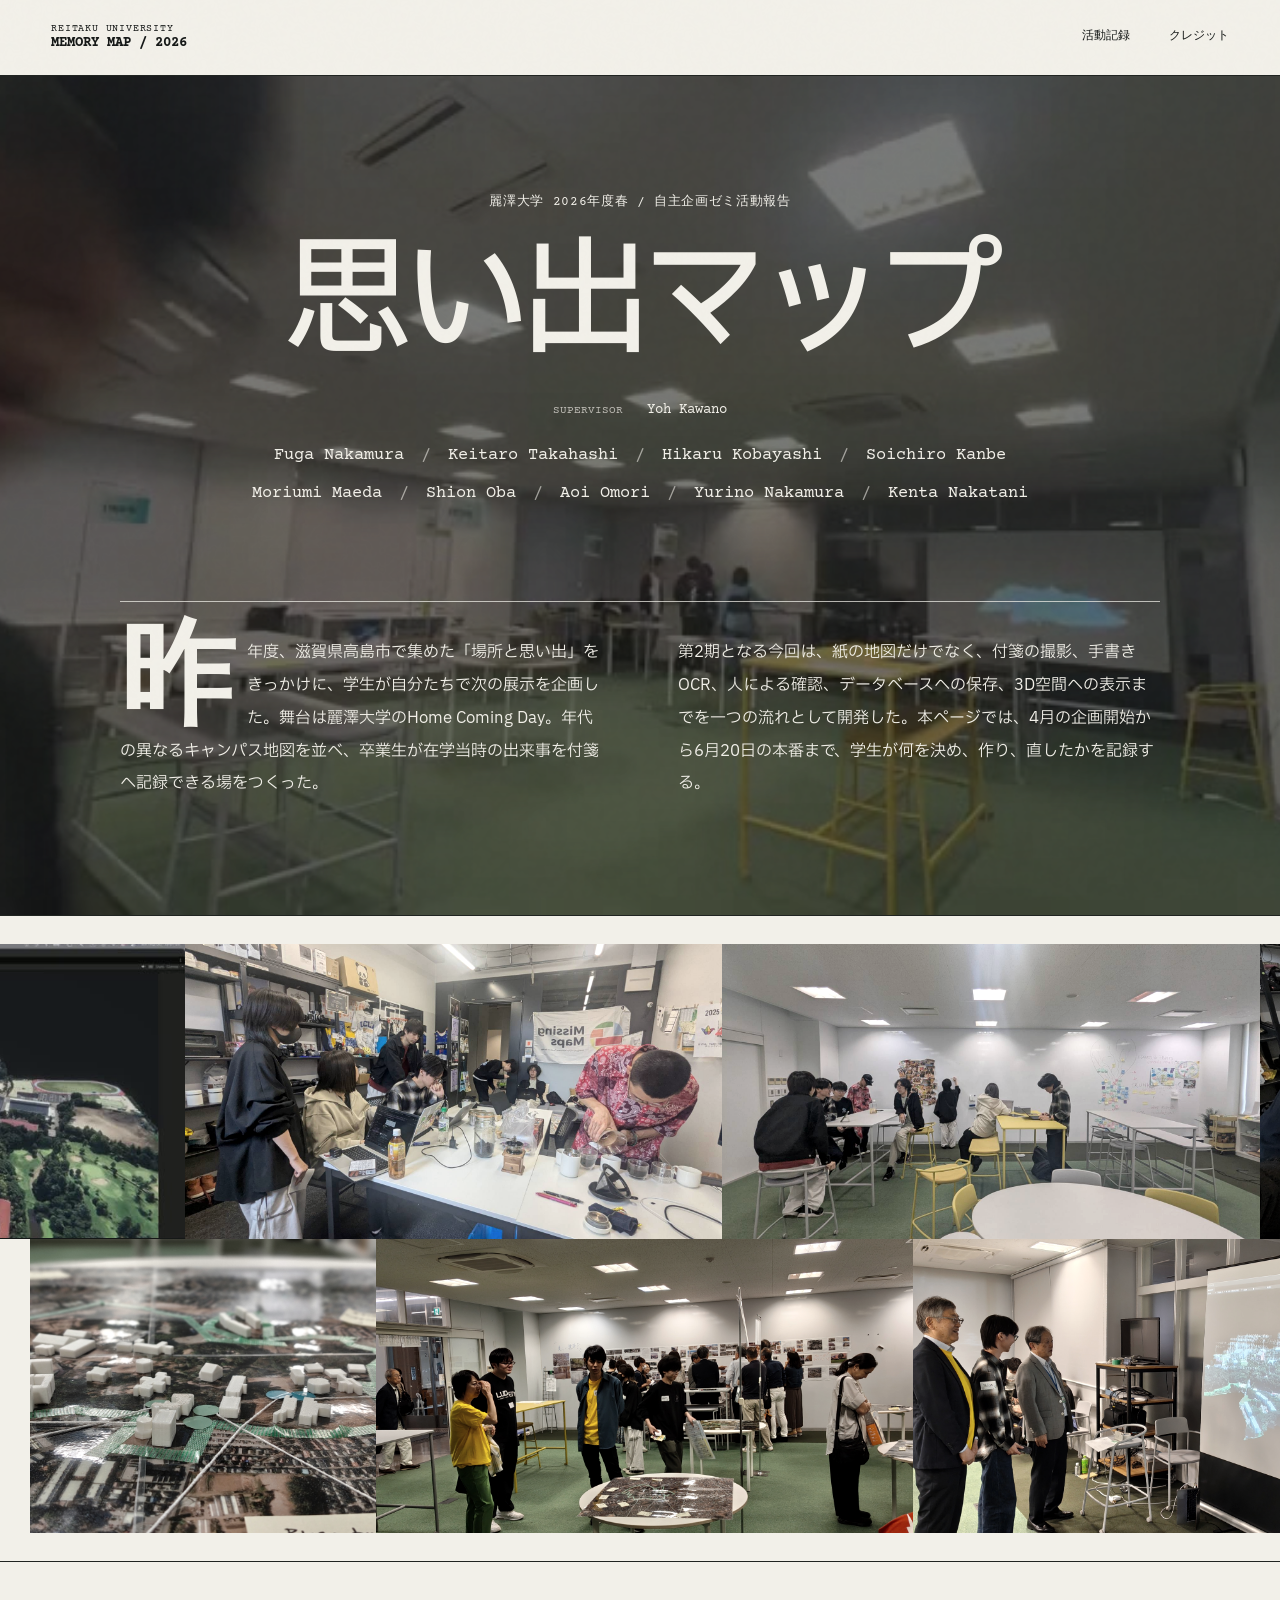
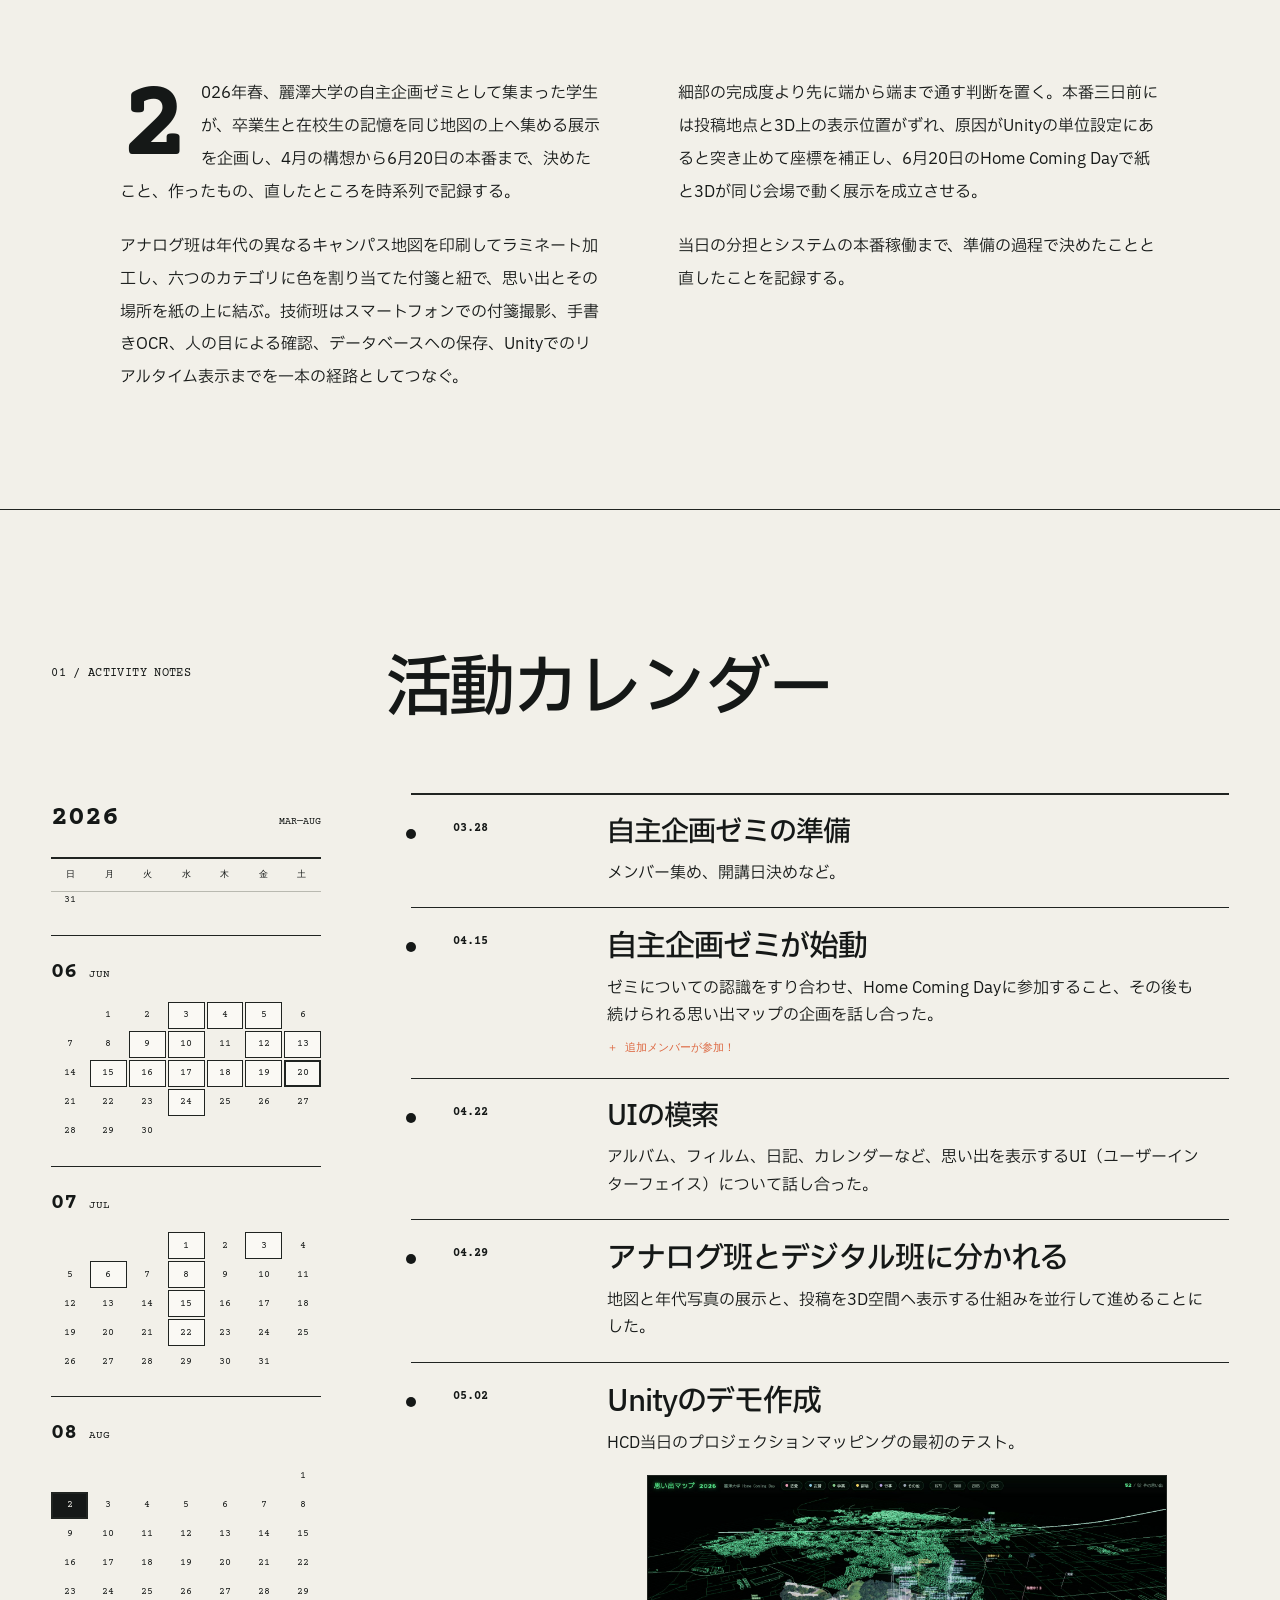
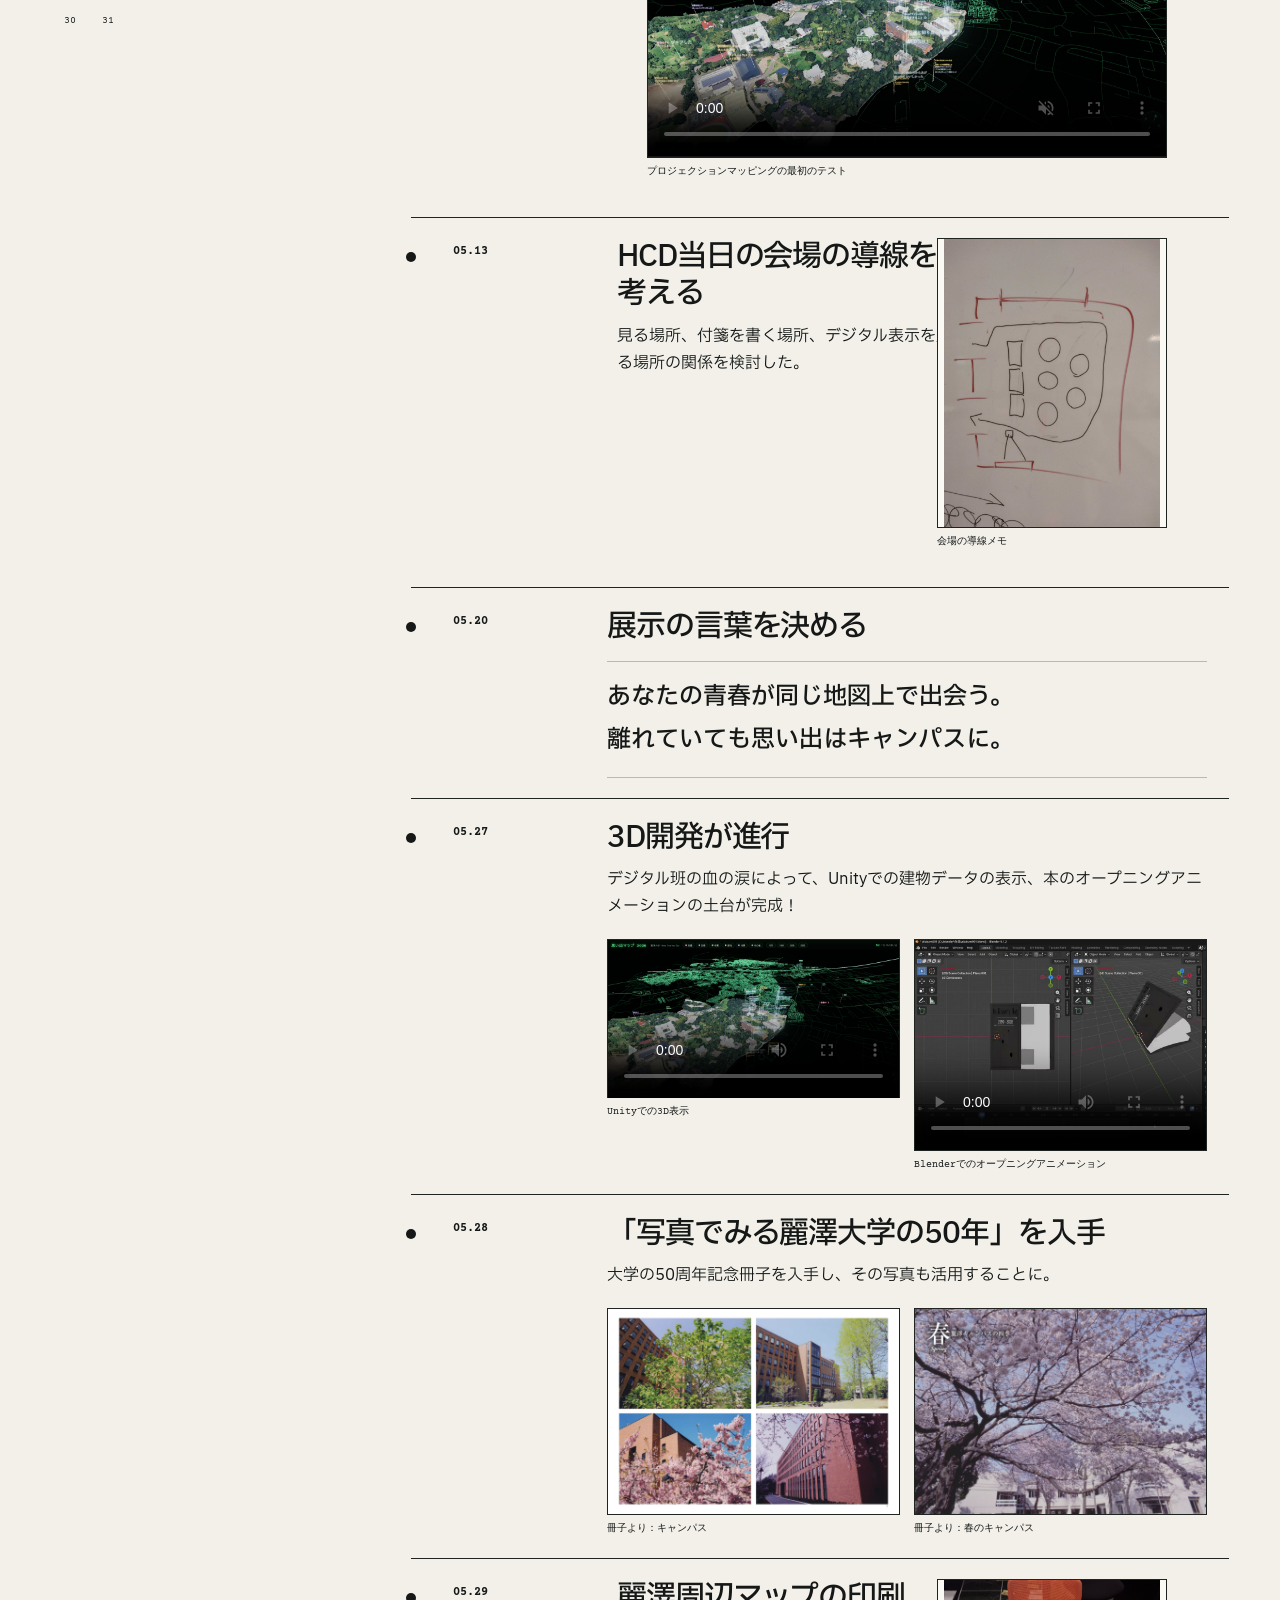
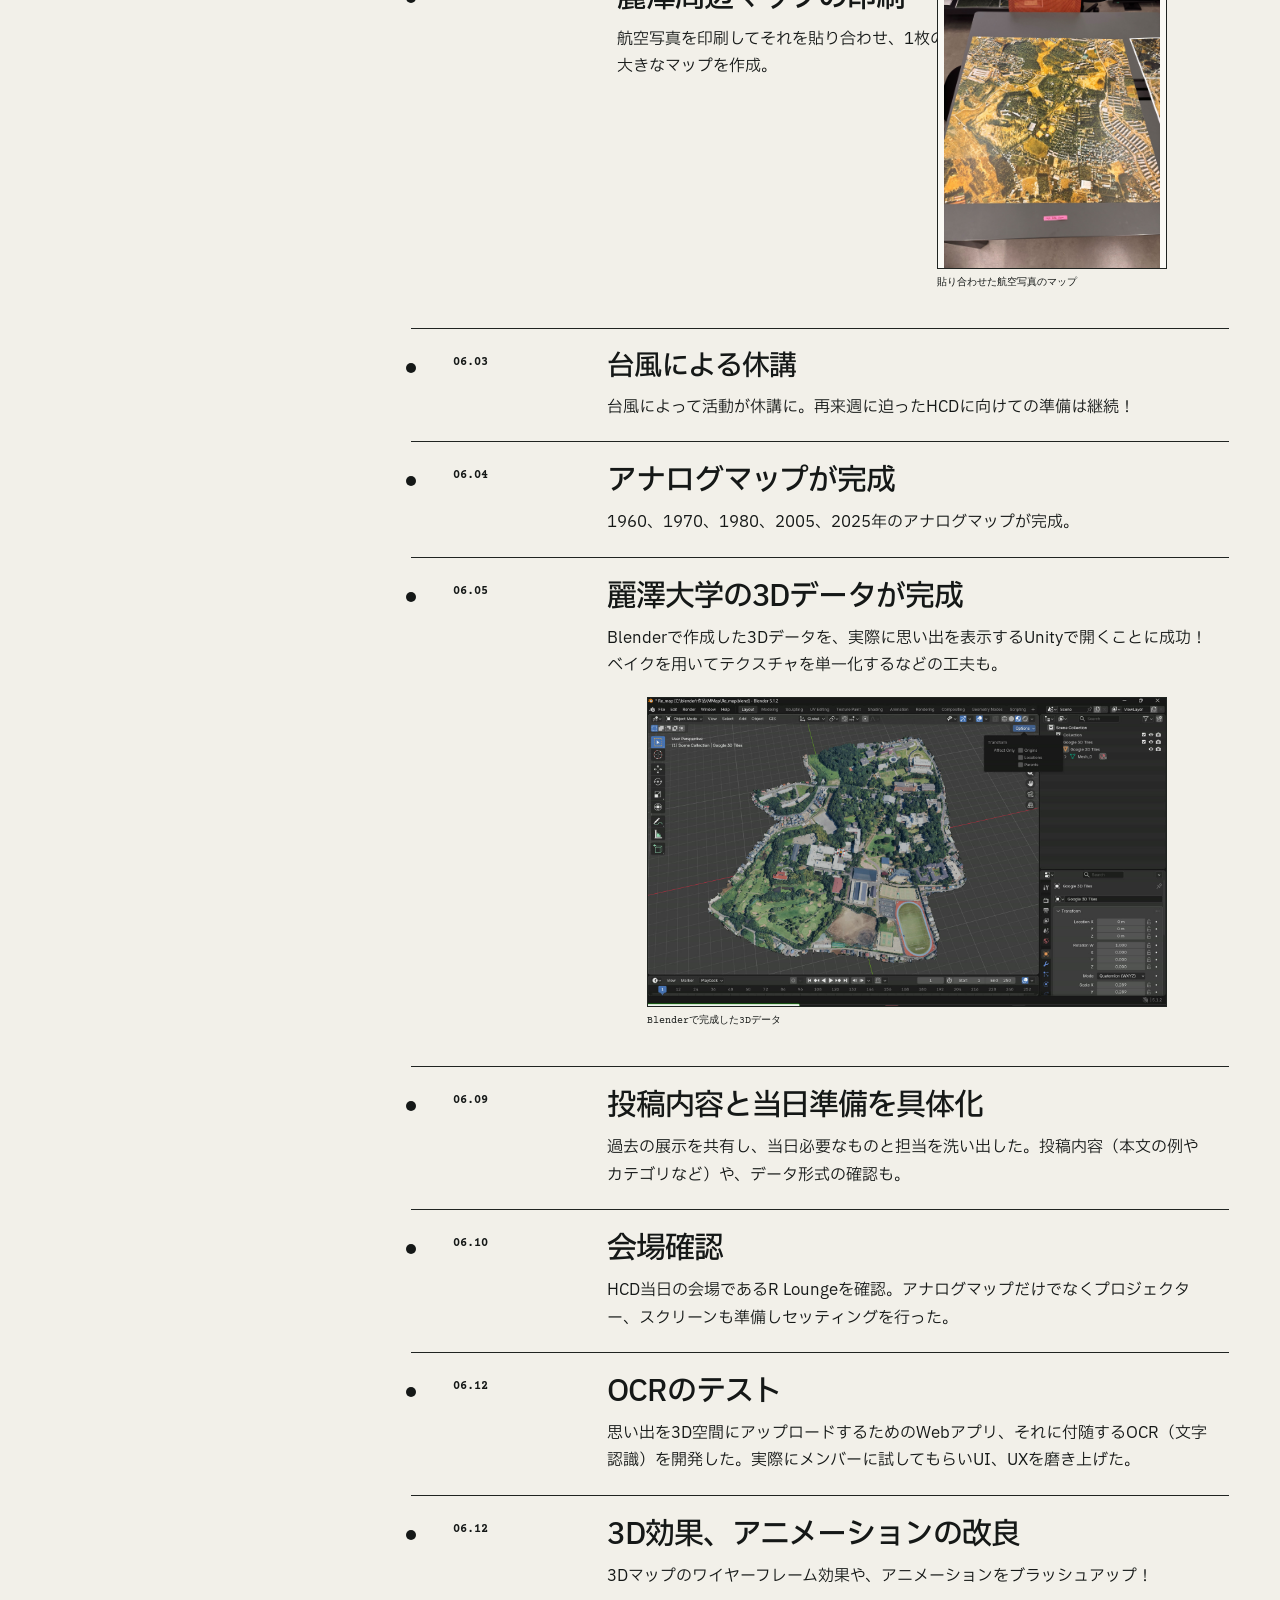
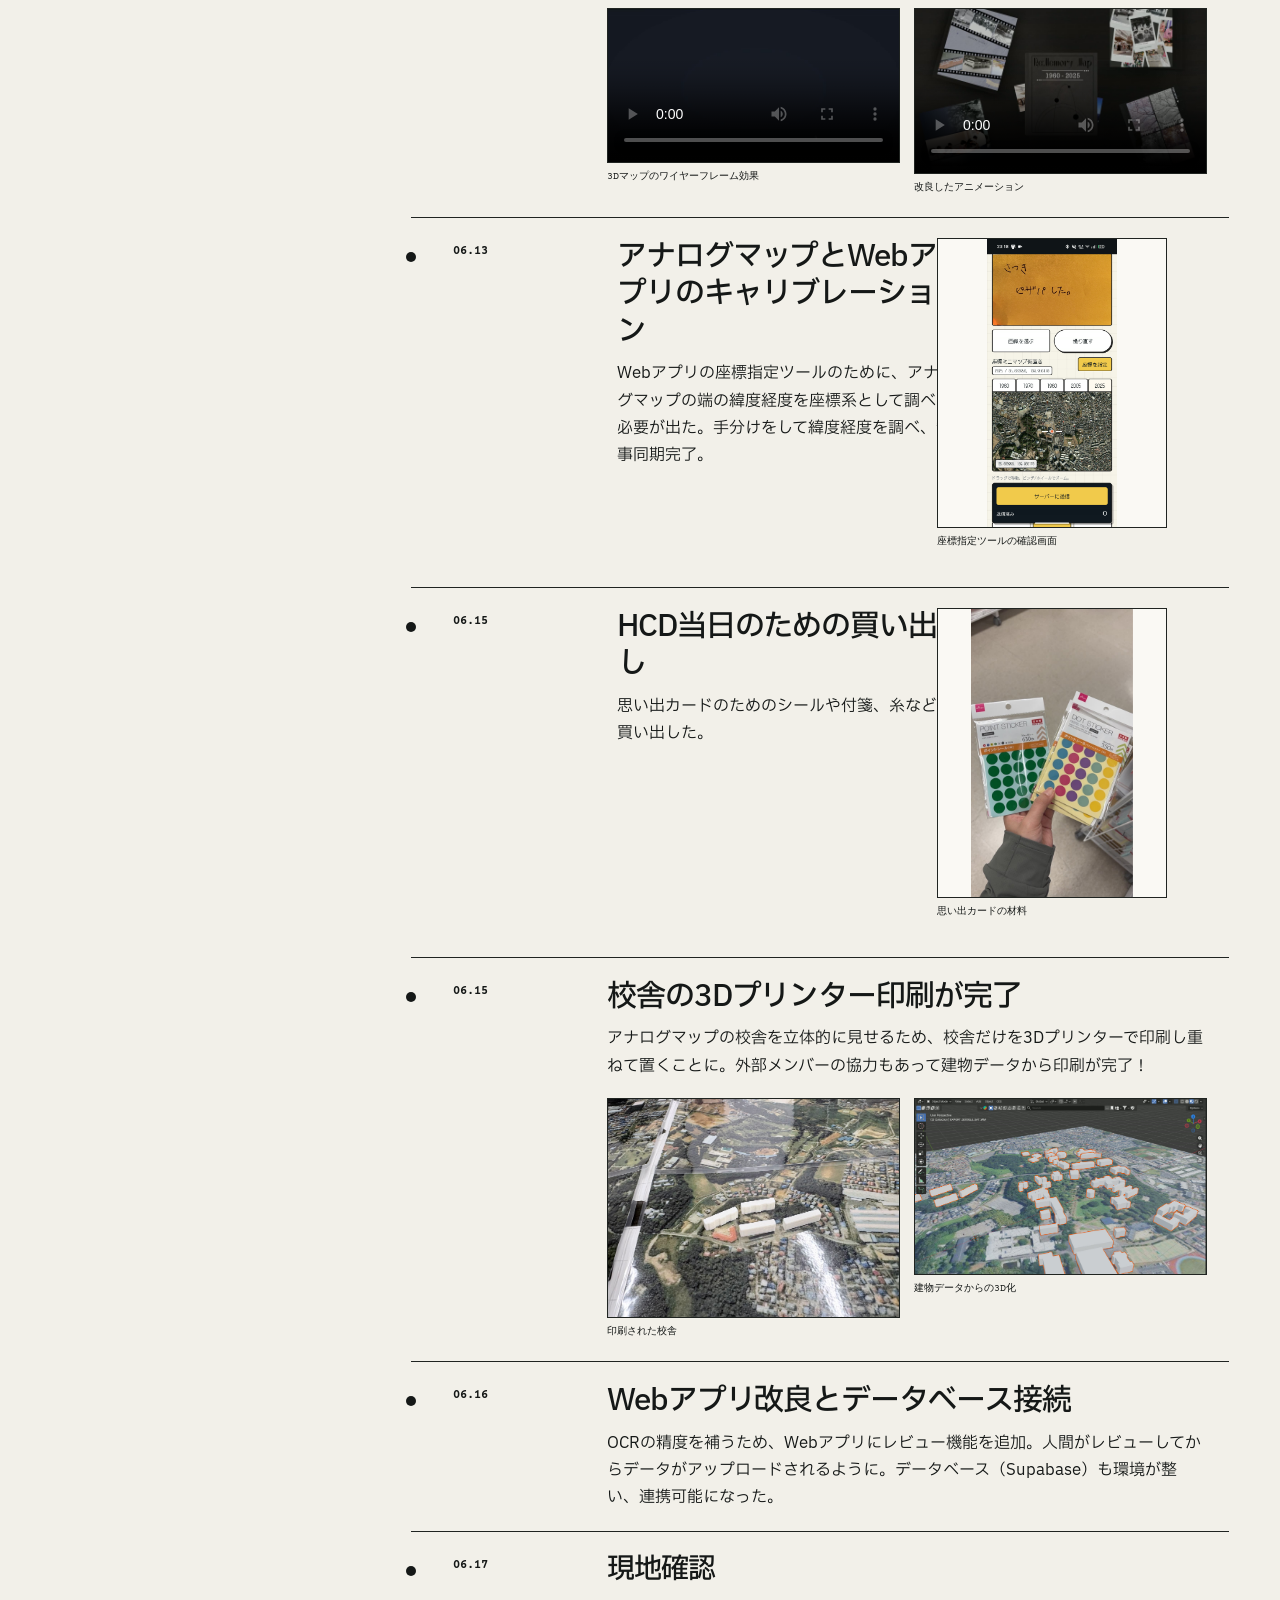
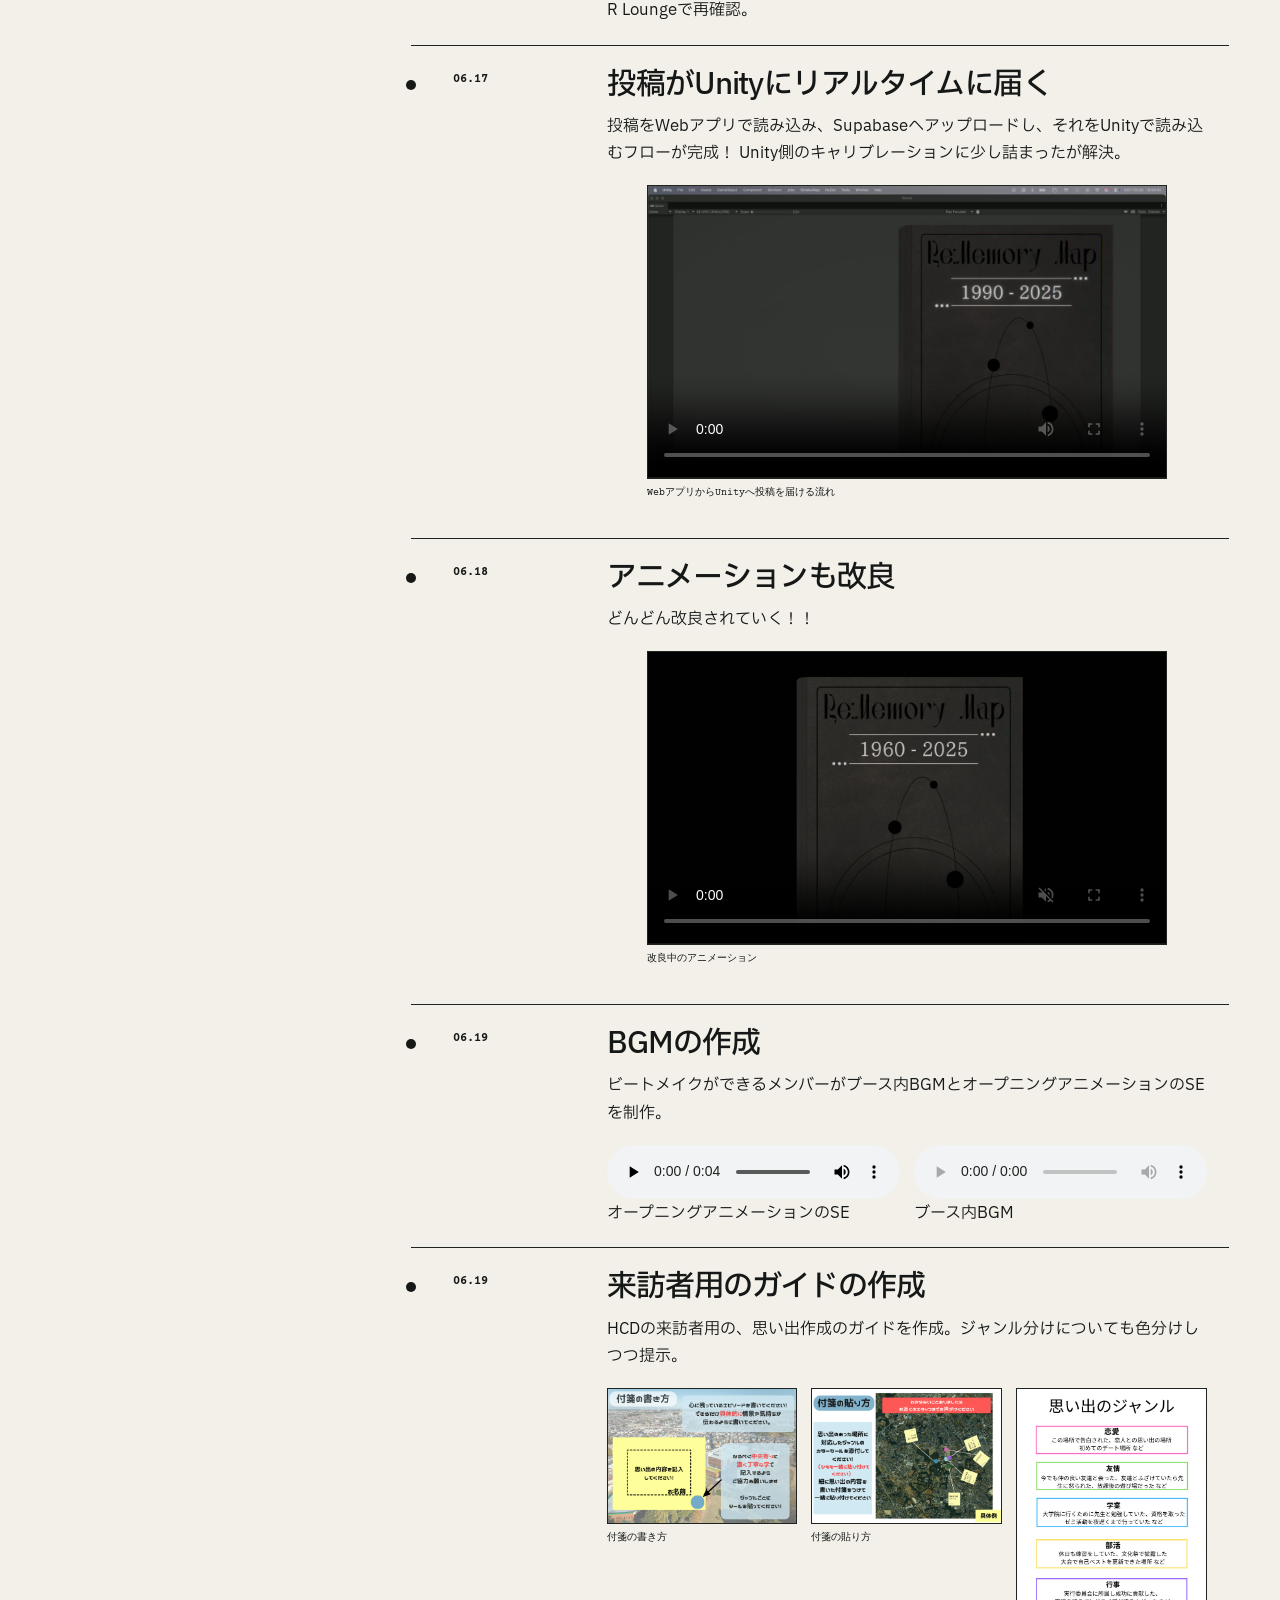
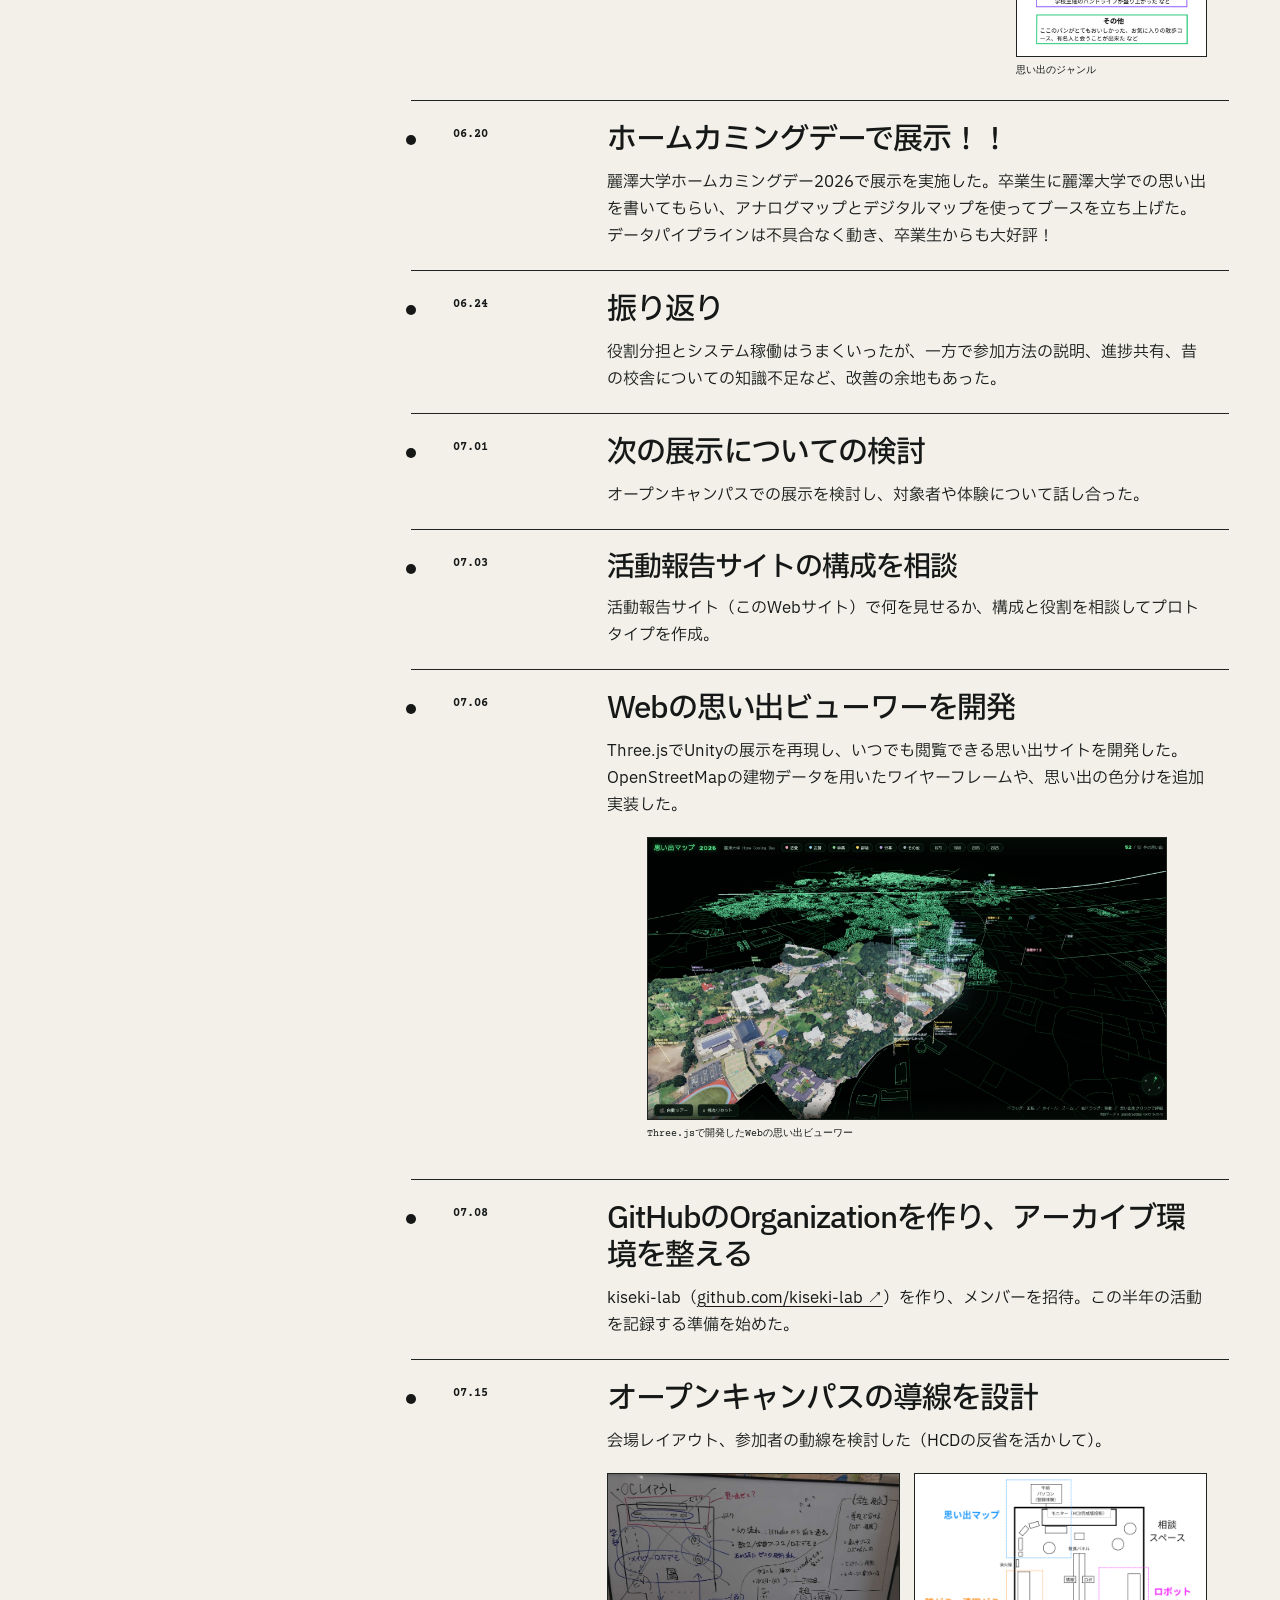
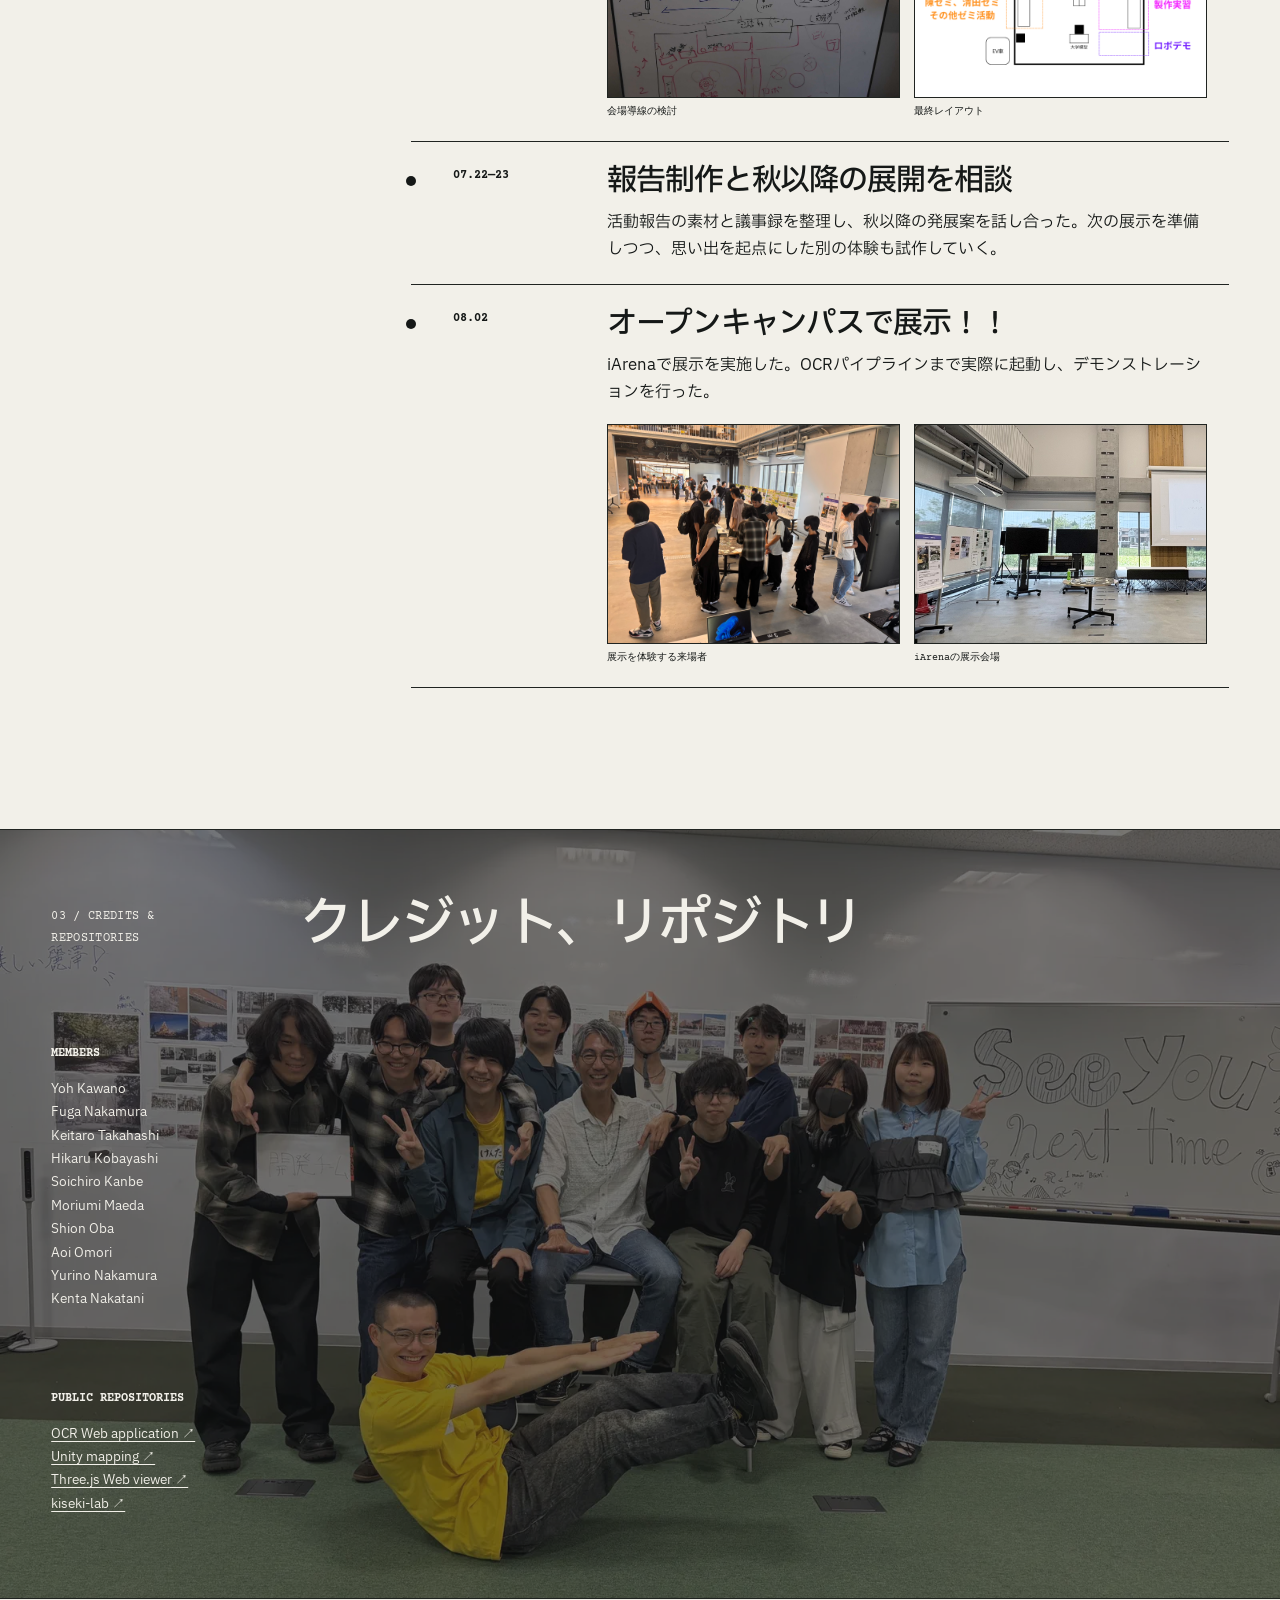
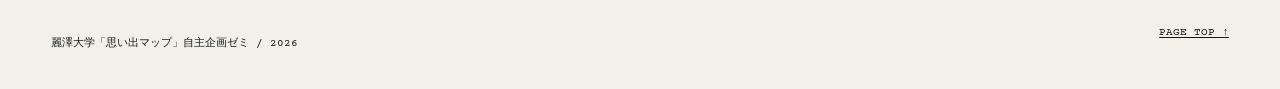
==== commit 65f1aa14: "fix: force desktop layout on mobile" ====
--- a/index.html
+++ b/index.html
@@ -2,7 +2,7 @@
 <html lang="ja">
   <head>
     <meta charset="utf-8" />
-    <meta name="viewport" content="width=device-width, initial-scale=1" />
+    <meta name="viewport" content="width=1280" />
     <meta name="theme-color" content="#f2f0e9" />
     <link rel="icon" href="./assets/kiseki-lab.jpeg" type="image/jpeg" />
     <title>思い出マップ自主企画ゼミ｜2026年 活動報告</title>
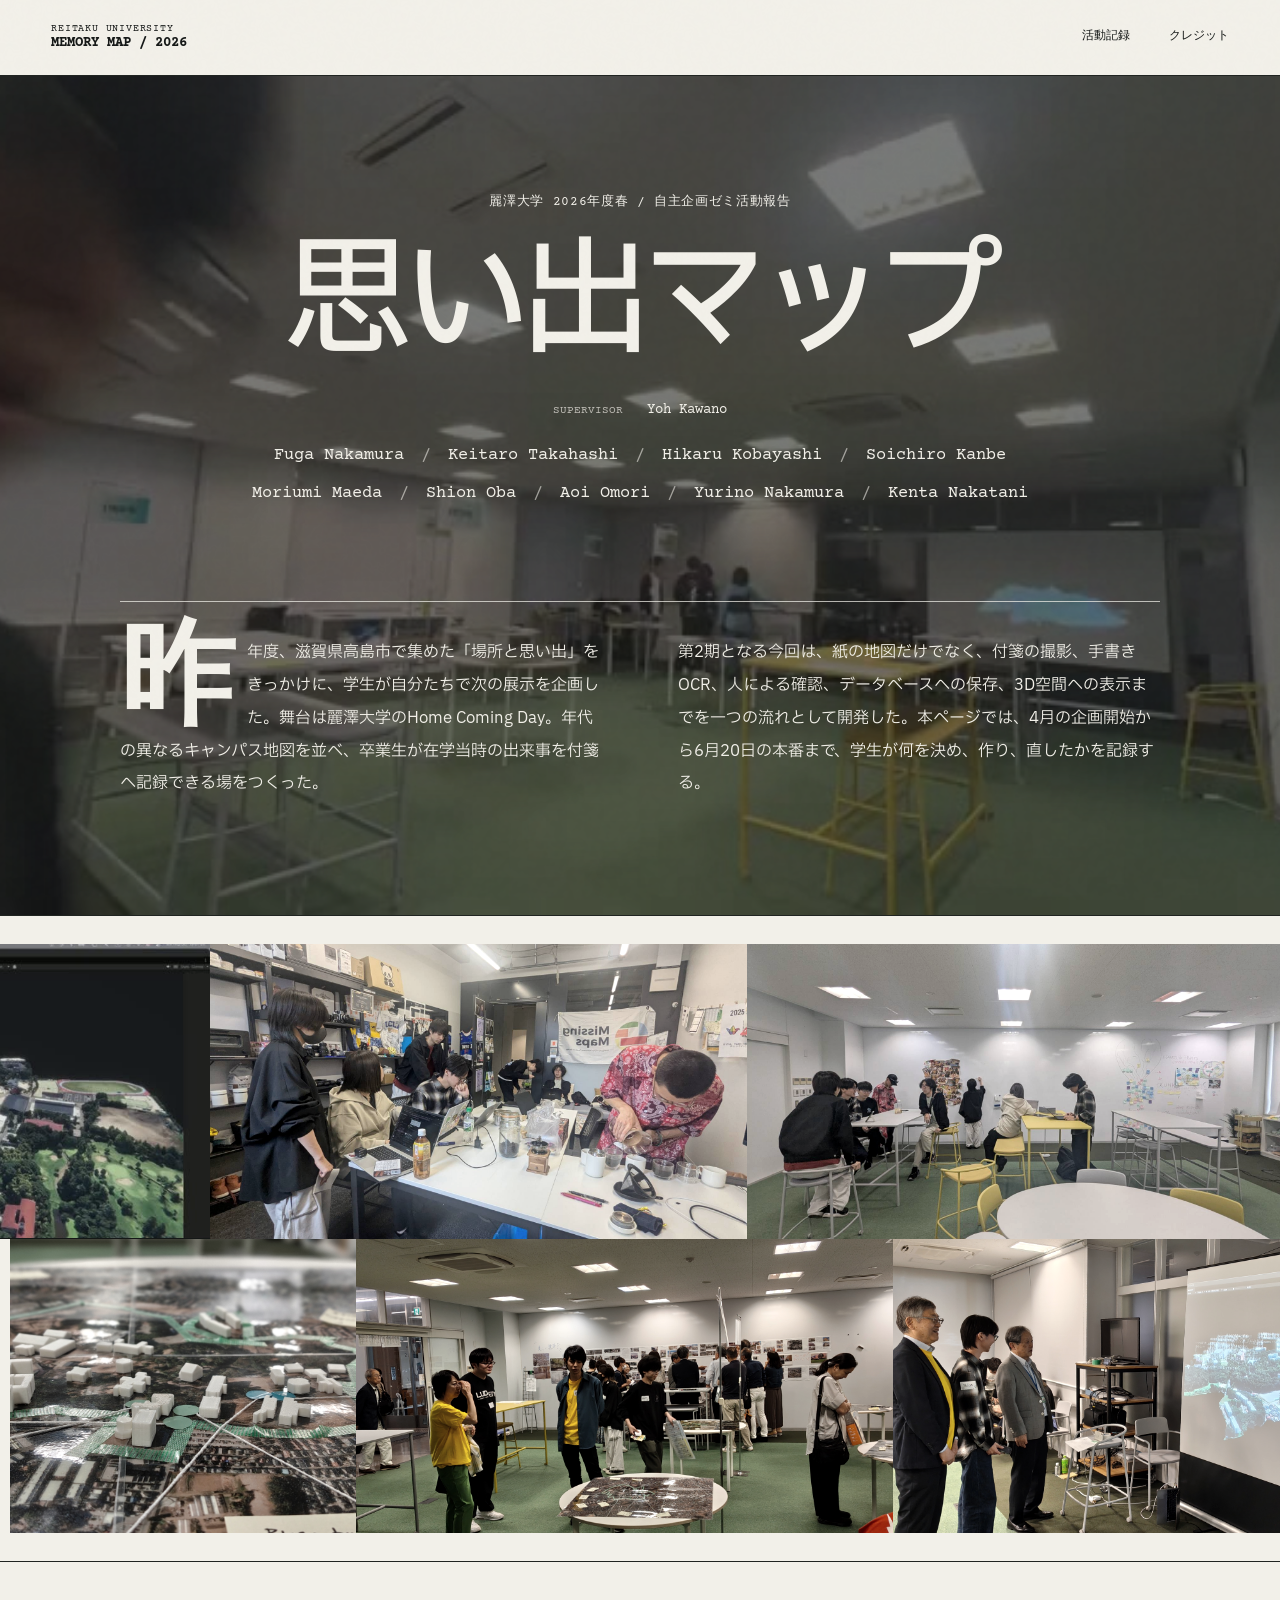
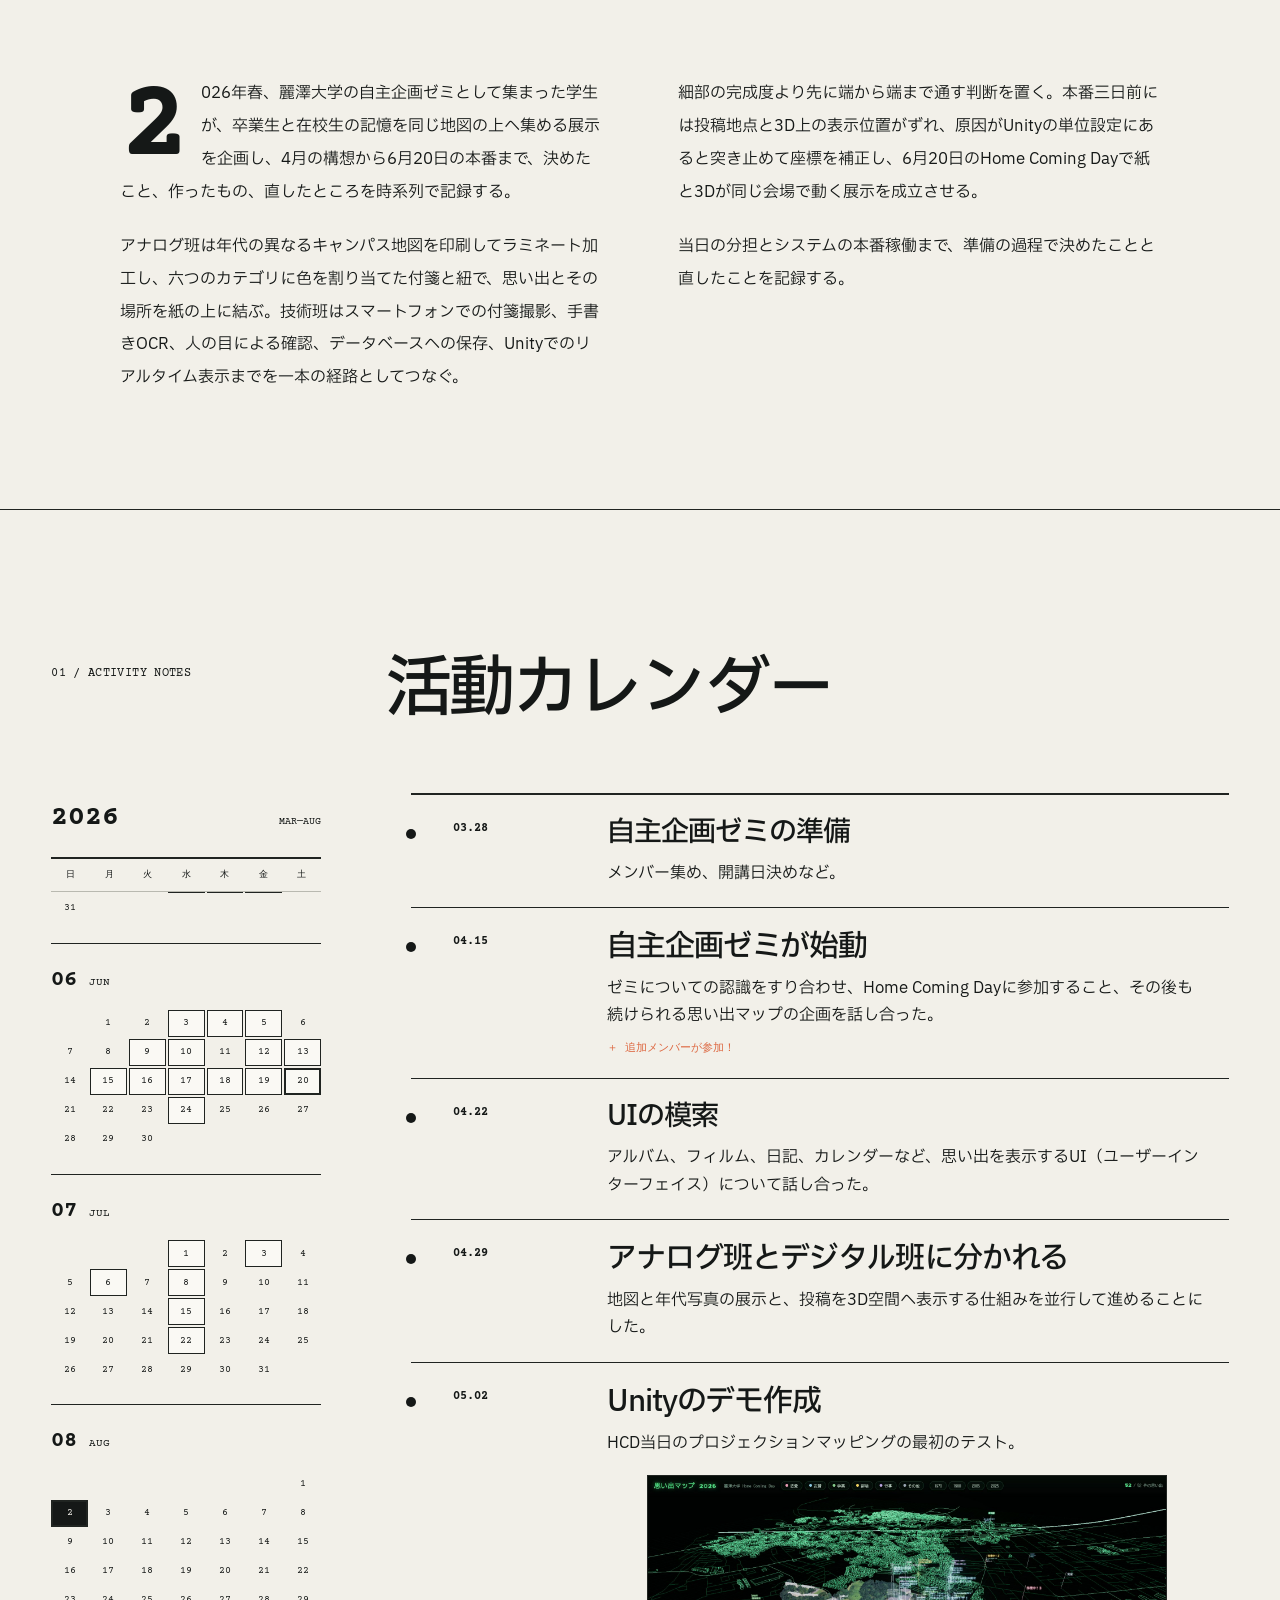
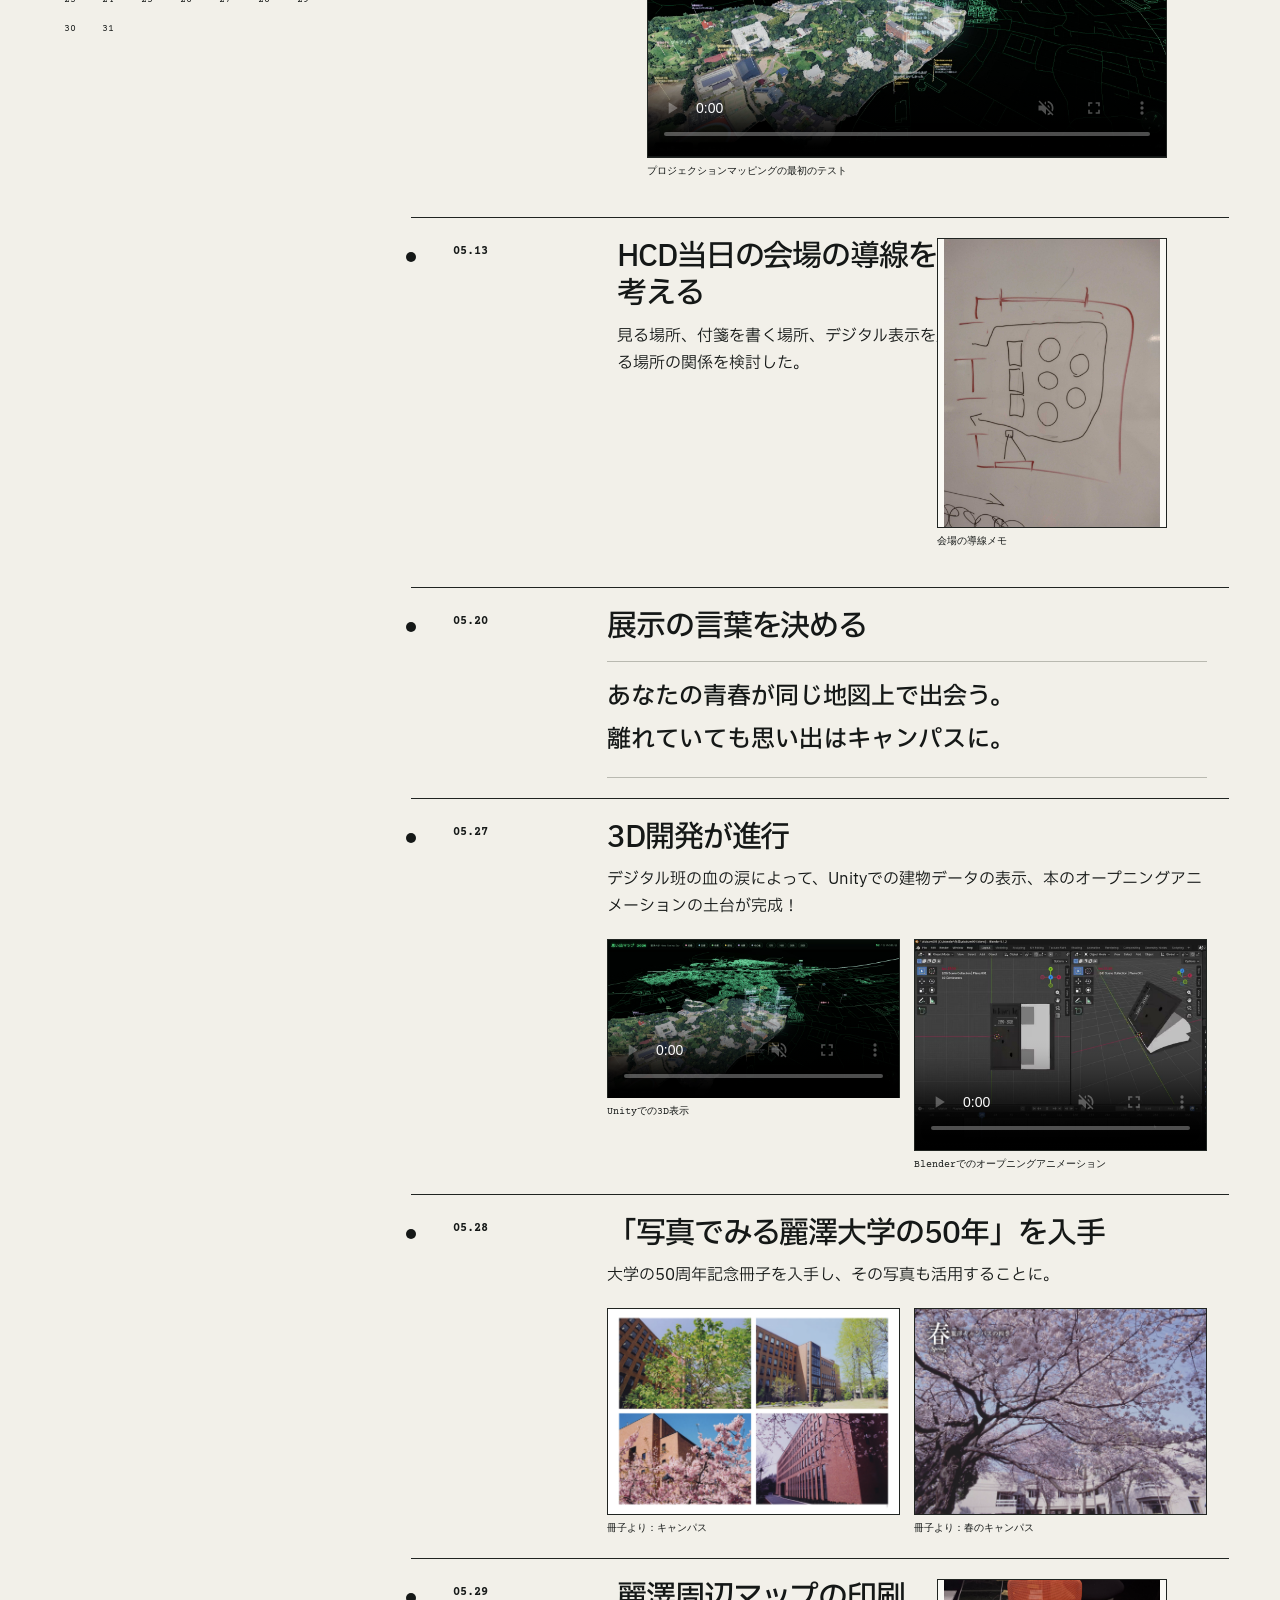
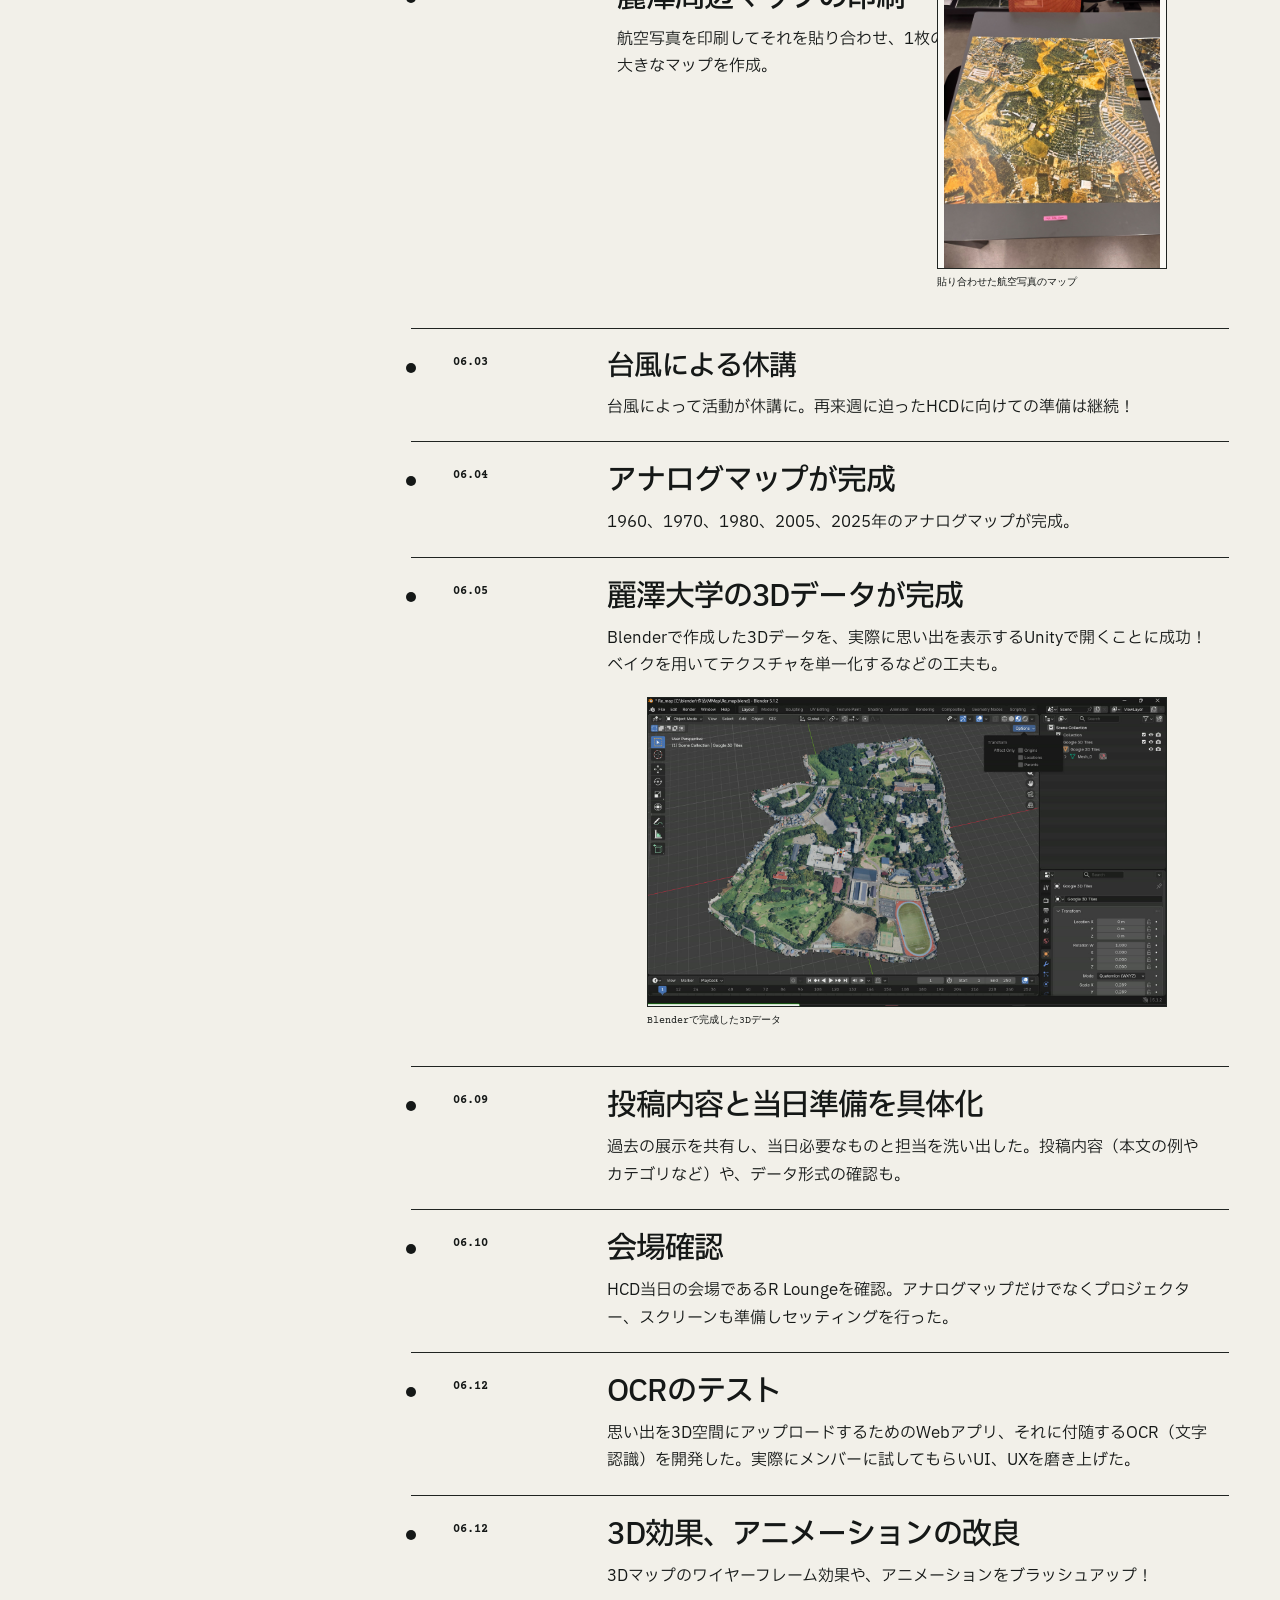
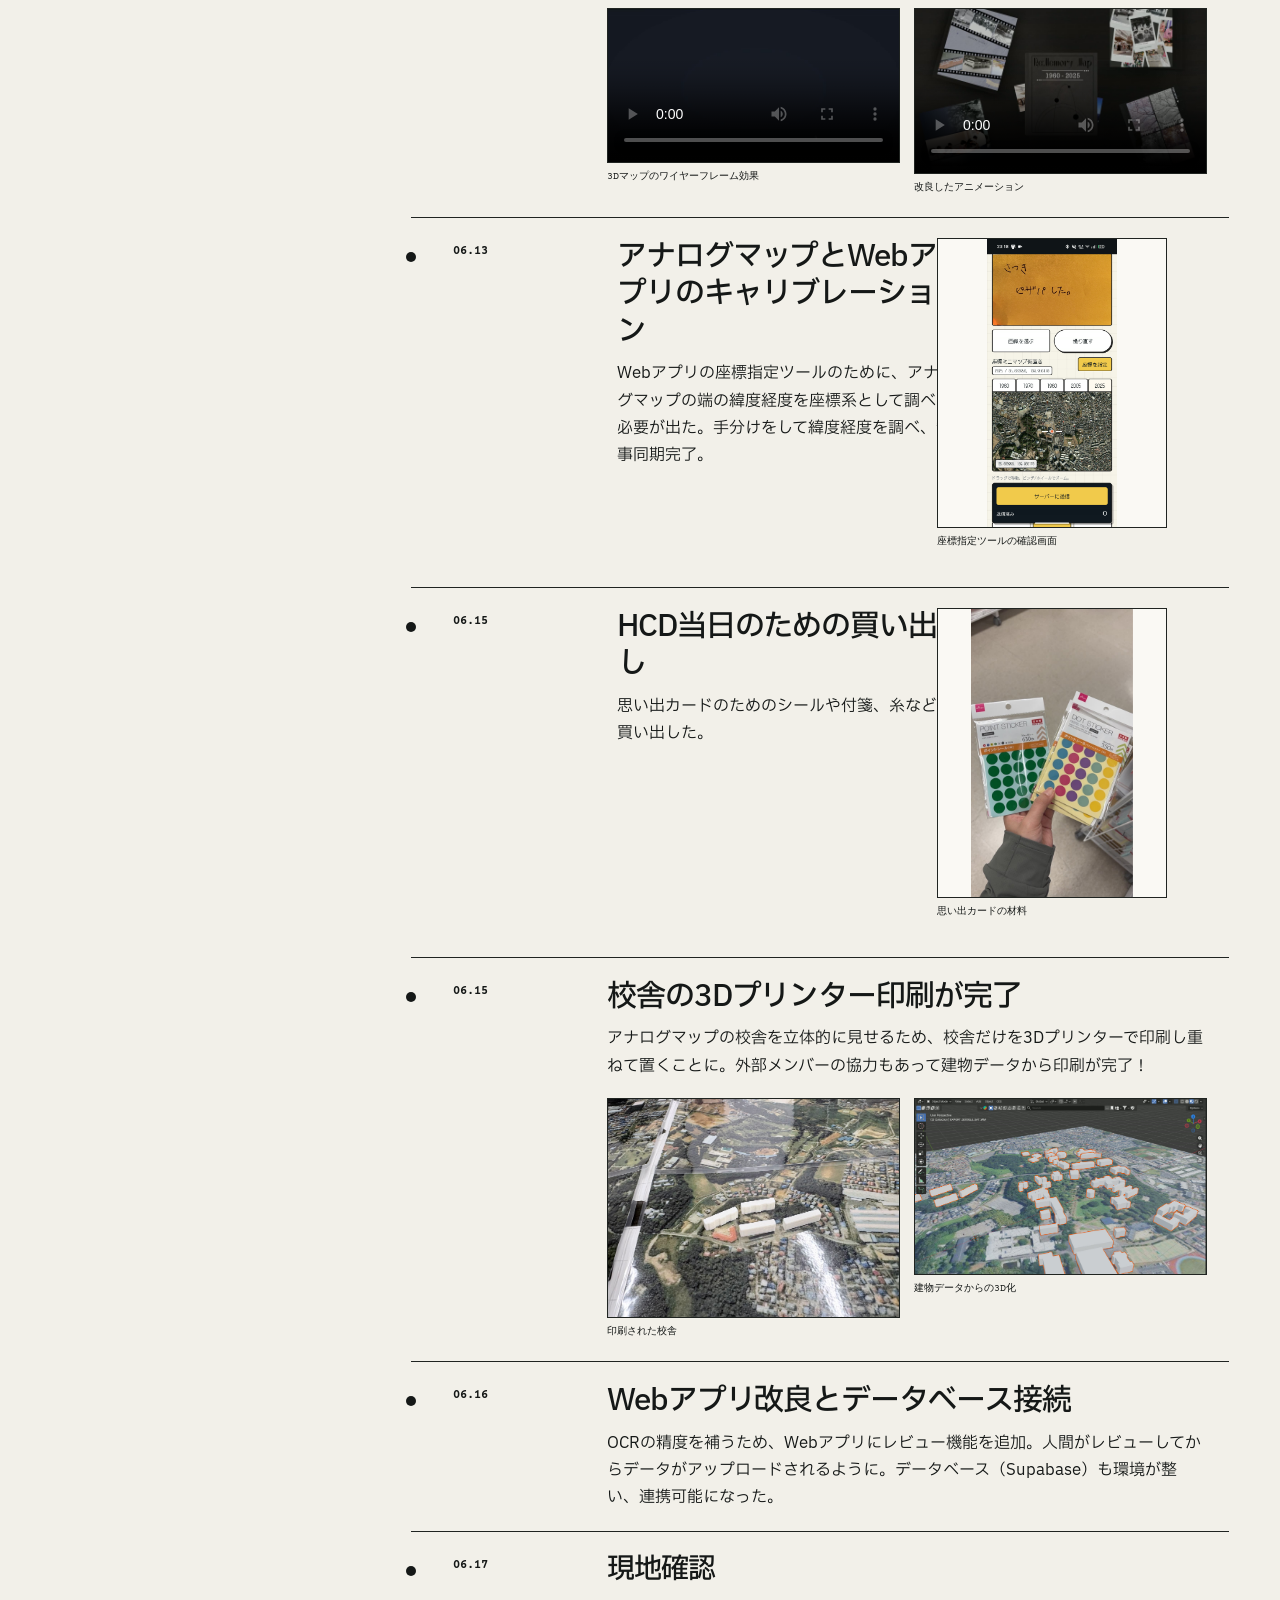
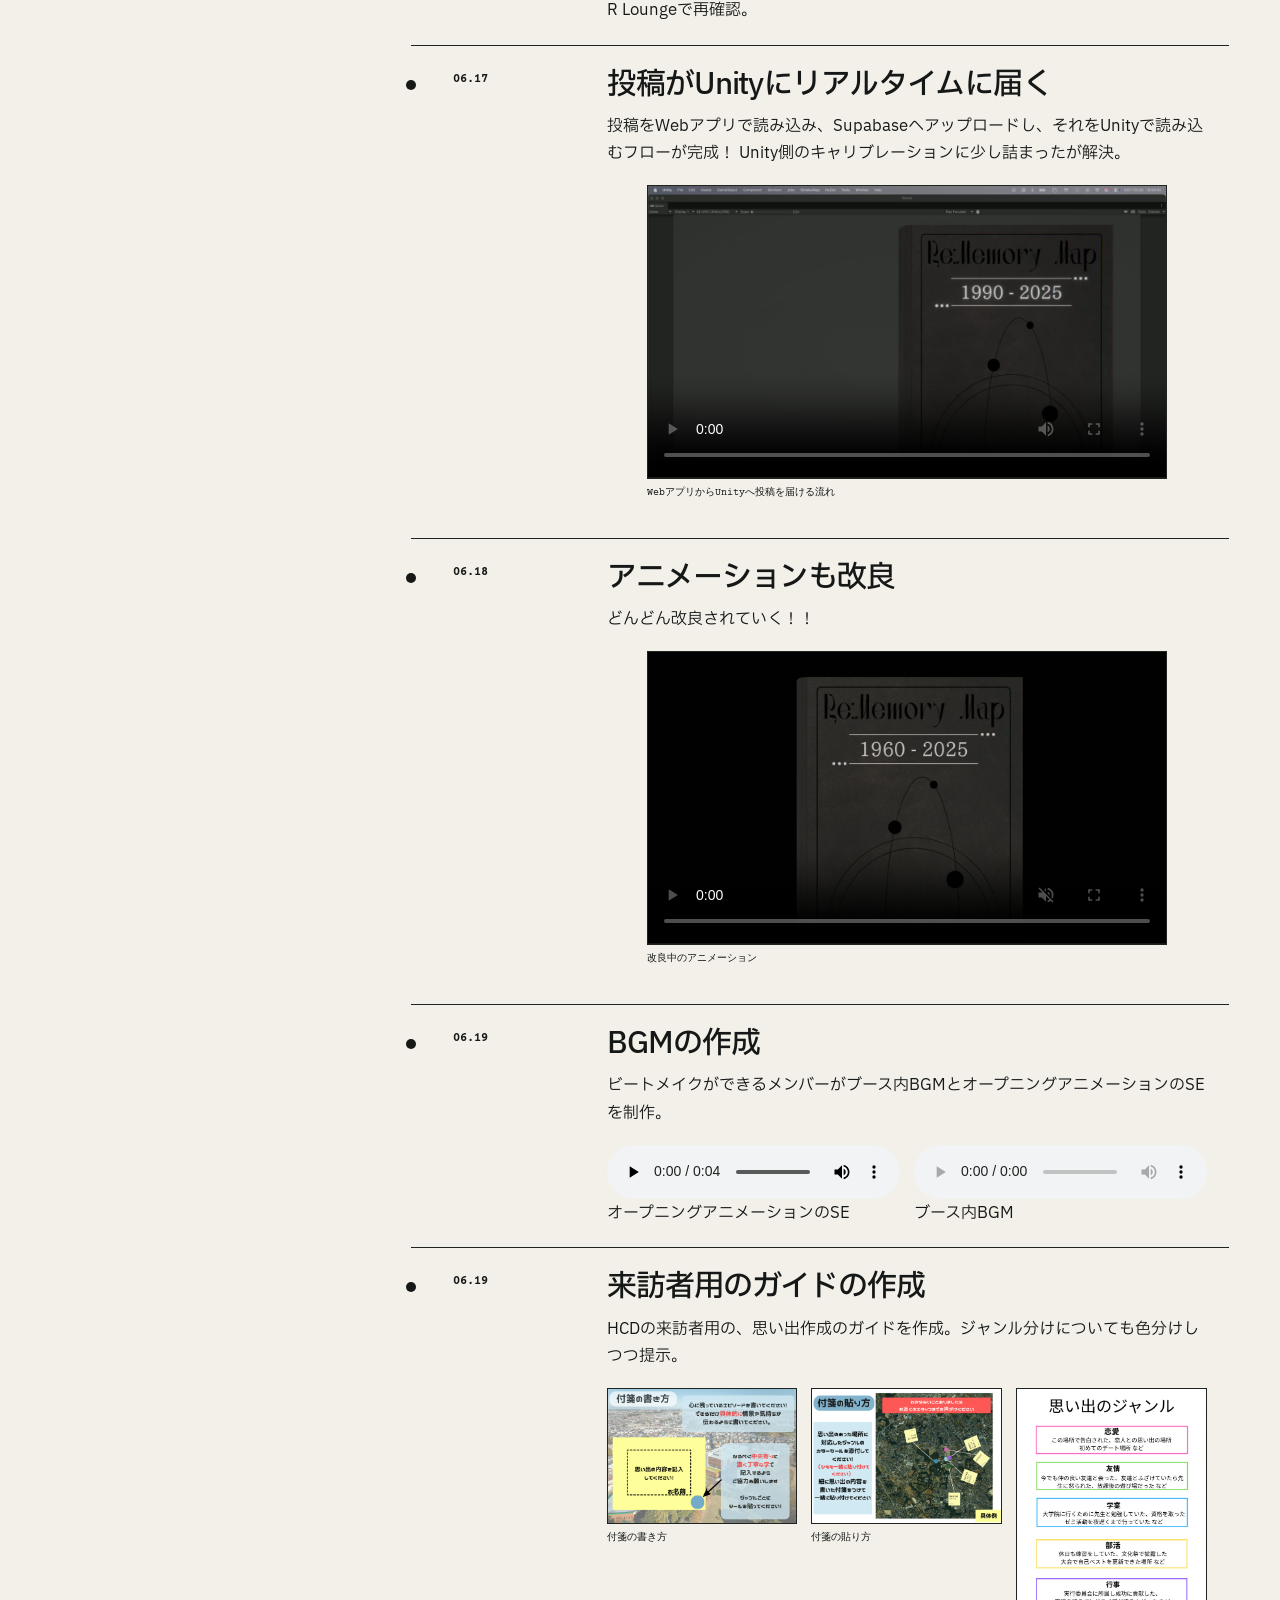
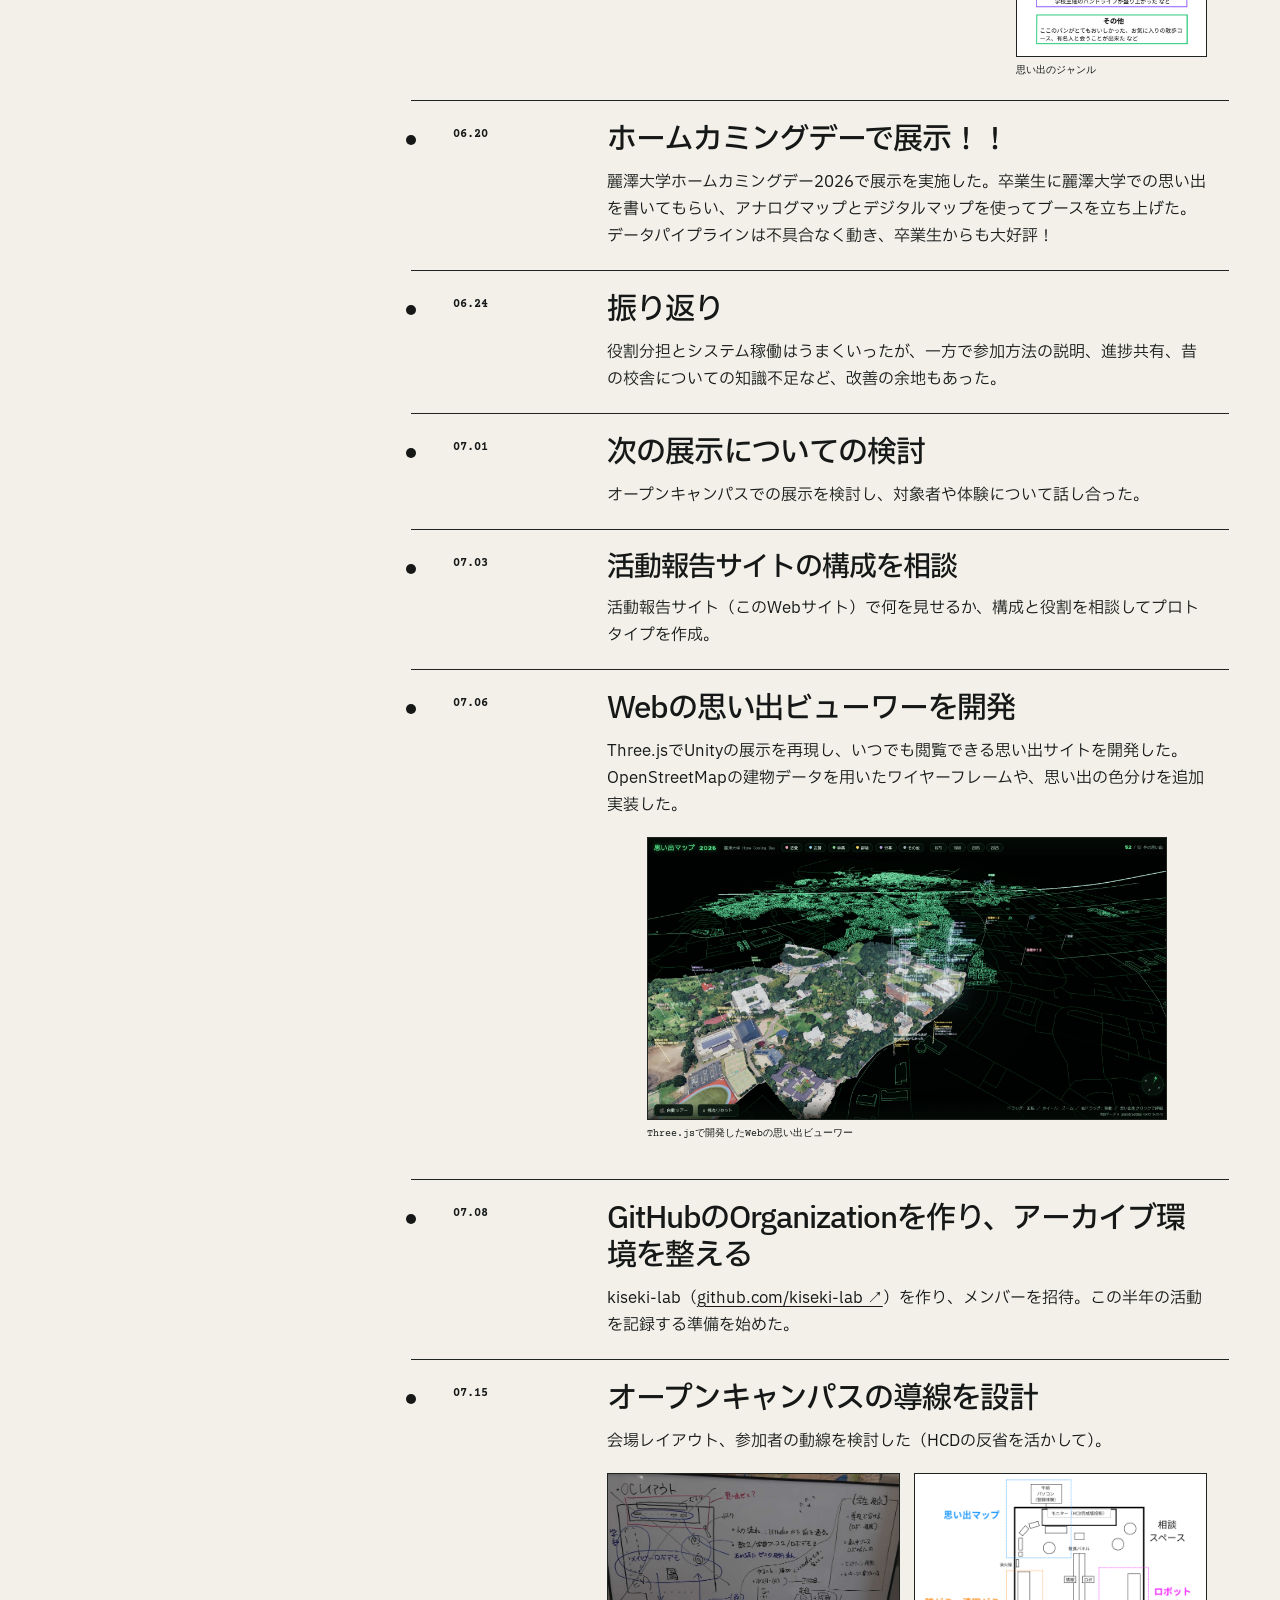
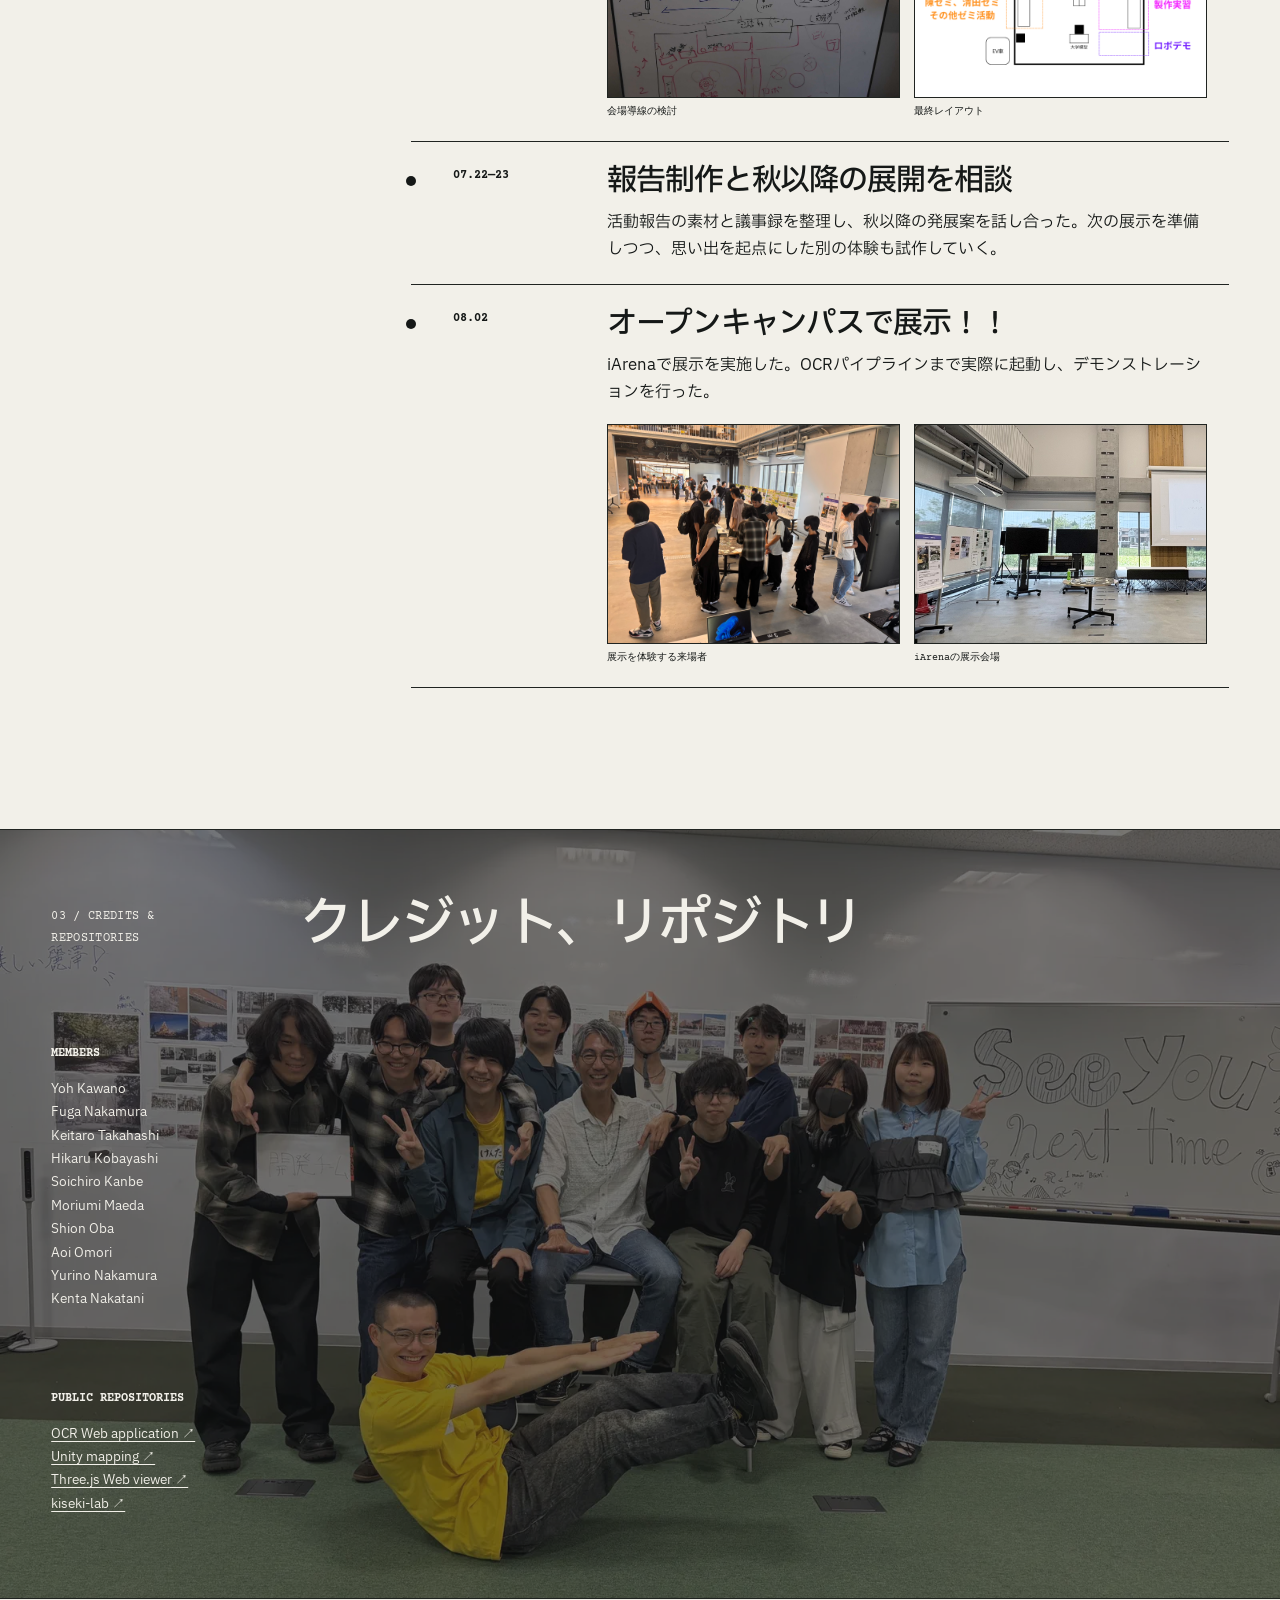
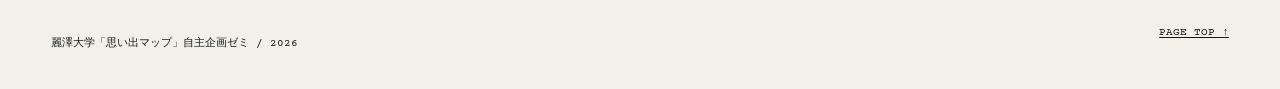
==== commit 0ba2166b: "perf: defer and compress carousel videos" ====
--- a/index.html
+++ b/index.html
@@ -26,8 +26,8 @@
 
     <main id="main">
       <section id="top" class="cover" aria-labelledby="cover-title">
-        <video class="section-background-video" autoplay muted loop playsinline preload="metadata" poster="./assets/carousel/2_当日/IMG_8439-poster.jpg" aria-hidden="true" tabindex="-1">
-          <source src="./assets/carousel/2_当日/IMG_8439-web.mp4" type="video/mp4" />
+        <video class="section-background-video" muted loop playsinline preload="none" poster="./assets/carousel/2_当日/IMG_8439-poster.jpg" aria-hidden="true" tabindex="-1" data-hero-video>
+          <source data-src="./assets/carousel/2_当日/IMG_8439-web.mp4" type="video/mp4" />
         </video>
         <p class="eyebrow">麗澤大学 2026年度春 / 自主企画ゼミ活動報告</p>
         <h1 id="cover-title">思い出マップ</h1>
@@ -54,8 +54,8 @@
           <figure><img src="./assets/carousel/1_開発・準備/capture-form.png" alt="開発・準備の記録：付箋をスマートフォンで撮影する入力画面" /></figure>
           <figure><img src="./assets/carousel/1_開発・準備/IMG_20260616_223334887.jpg" alt="開発・準備の記録：開発中の作業風景" /></figure>
           <figure><img src="./assets/carousel/1_開発・準備/IMG_8695.jpg" alt="開発・準備の記録：地図を使った検討の様子" /></figure>
-          <figure class="wide"><video autoplay muted loop playsinline preload="metadata" poster="./assets/carousel/1_開発・準備/パターン-1-ノーマル-poster.jpg" aria-label="開発・準備の記録：3D地図の表示動画"><source src="./assets/carousel/1_開発・準備/パターン-1-ノーマル-web.mp4" type="video/mp4" /></video></figure>
-          <figure class="wide"><video autoplay muted loop playsinline preload="metadata" poster="./assets/carousel/1_開発・準備/画面収録-0616-poster.jpg" aria-label="開発・準備の記録：開発画面の収録動画"><source src="./assets/carousel/1_開発・準備/画面収録-0616-web.mp4" type="video/mp4" /></video></figure>
+          <figure class="wide"><video muted loop playsinline preload="none" poster="./assets/carousel/1_開発・準備/パターン-1-ノーマル-poster.jpg" aria-label="開発・準備の記録：3D地図の表示動画" data-lazy-video><source data-src="./assets/carousel/1_開発・準備/パターン-1-ノーマル-web.mp4" type="video/mp4" /></video></figure>
+          <figure class="wide"><video muted loop playsinline preload="none" poster="./assets/carousel/1_開発・準備/画面収録-0616-poster.jpg" aria-label="開発・準備の記録：開発画面の収録動画" data-lazy-video><source data-src="./assets/carousel/1_開発・準備/画面収録-0616-web.mp4" type="video/mp4" /></video></figure>
         </div>
         <div class="carousel-row carousel-row--production" data-carousel>
           <figure><img src="./assets/carousel/2_当日/IMG_20260620_121825438.jpg" alt="当日の記録：Home Coming Dayの会場風景" /></figure>
@@ -64,10 +64,10 @@
           <figure class="wide"><img src="./assets/carousel/2_当日/IMG_3581.jpg" alt="当日の記録：会場での活動風景" /></figure>
           <figure class="wide"><img src="./assets/carousel/2_当日/PXL_20260610_021032908.MP.jpg" alt="当日の記録：展示の準備風景" /></figure>
           <figure class="wide"><img src="./assets/carousel/2_当日/PXL_20260610_023759696.MP.jpg" alt="当日の記録：会場での展示風景" /></figure>
-          <figure class="wide"><video autoplay muted loop playsinline preload="metadata" poster="./assets/carousel/2_当日/IMG_3564-poster.jpg" aria-label="当日の記録：会場の動画"><source src="./assets/carousel/2_当日/IMG_3564-web.mp4" type="video/mp4" /></video></figure>
-          <figure class="wide"><video autoplay muted loop playsinline preload="metadata" poster="./assets/carousel/2_当日/IMG_3732-poster.jpg" aria-label="当日の記録：展示の動画"><source src="./assets/carousel/2_当日/IMG_3732-web.mp4" type="video/mp4" /></video></figure>
-          <figure class="wide"><video autoplay muted loop playsinline preload="metadata" poster="./assets/carousel/2_当日/IMG_8439-poster.jpg" aria-label="当日の記録：会場の動画"><source src="./assets/carousel/2_当日/IMG_8439-web.mp4" type="video/mp4" /></video></figure>
-          <figure class="wide"><video autoplay muted loop playsinline preload="metadata" poster="./assets/carousel/2_当日/VID_20260620_164912173-poster.jpg" aria-label="当日の記録：本番の記録動画"><source src="./assets/carousel/2_当日/VID_20260620_164912173-web.mp4" type="video/mp4" /></video></figure>
+          <figure class="wide"><video muted loop playsinline preload="none" poster="./assets/carousel/2_当日/IMG_3564-poster.jpg" aria-label="当日の記録：会場の動画" data-lazy-video><source data-src="./assets/carousel/2_当日/IMG_3564-web.mp4" type="video/mp4" /></video></figure>
+          <figure class="wide"><video muted loop playsinline preload="none" poster="./assets/carousel/2_当日/IMG_3732-poster.jpg" aria-label="当日の記録：展示の動画" data-lazy-video><source data-src="./assets/carousel/2_当日/IMG_3732-web.mp4" type="video/mp4" /></video></figure>
+          <figure class="wide"><video muted loop playsinline preload="none" poster="./assets/carousel/2_当日/IMG_8439-poster.jpg" aria-label="当日の記録：会場の動画" data-lazy-video><source data-src="./assets/carousel/2_当日/IMG_8439-web.mp4" type="video/mp4" /></video></figure>
+          <figure class="wide"><video muted loop playsinline preload="none" poster="./assets/carousel/2_当日/VID_20260620_164912173-poster.jpg" aria-label="当日の記録：本番の記録動画" data-lazy-video><source data-src="./assets/carousel/2_当日/VID_20260620_164912173-web.mp4" type="video/mp4" /></video></figure>
         </div>
       </section>
 
